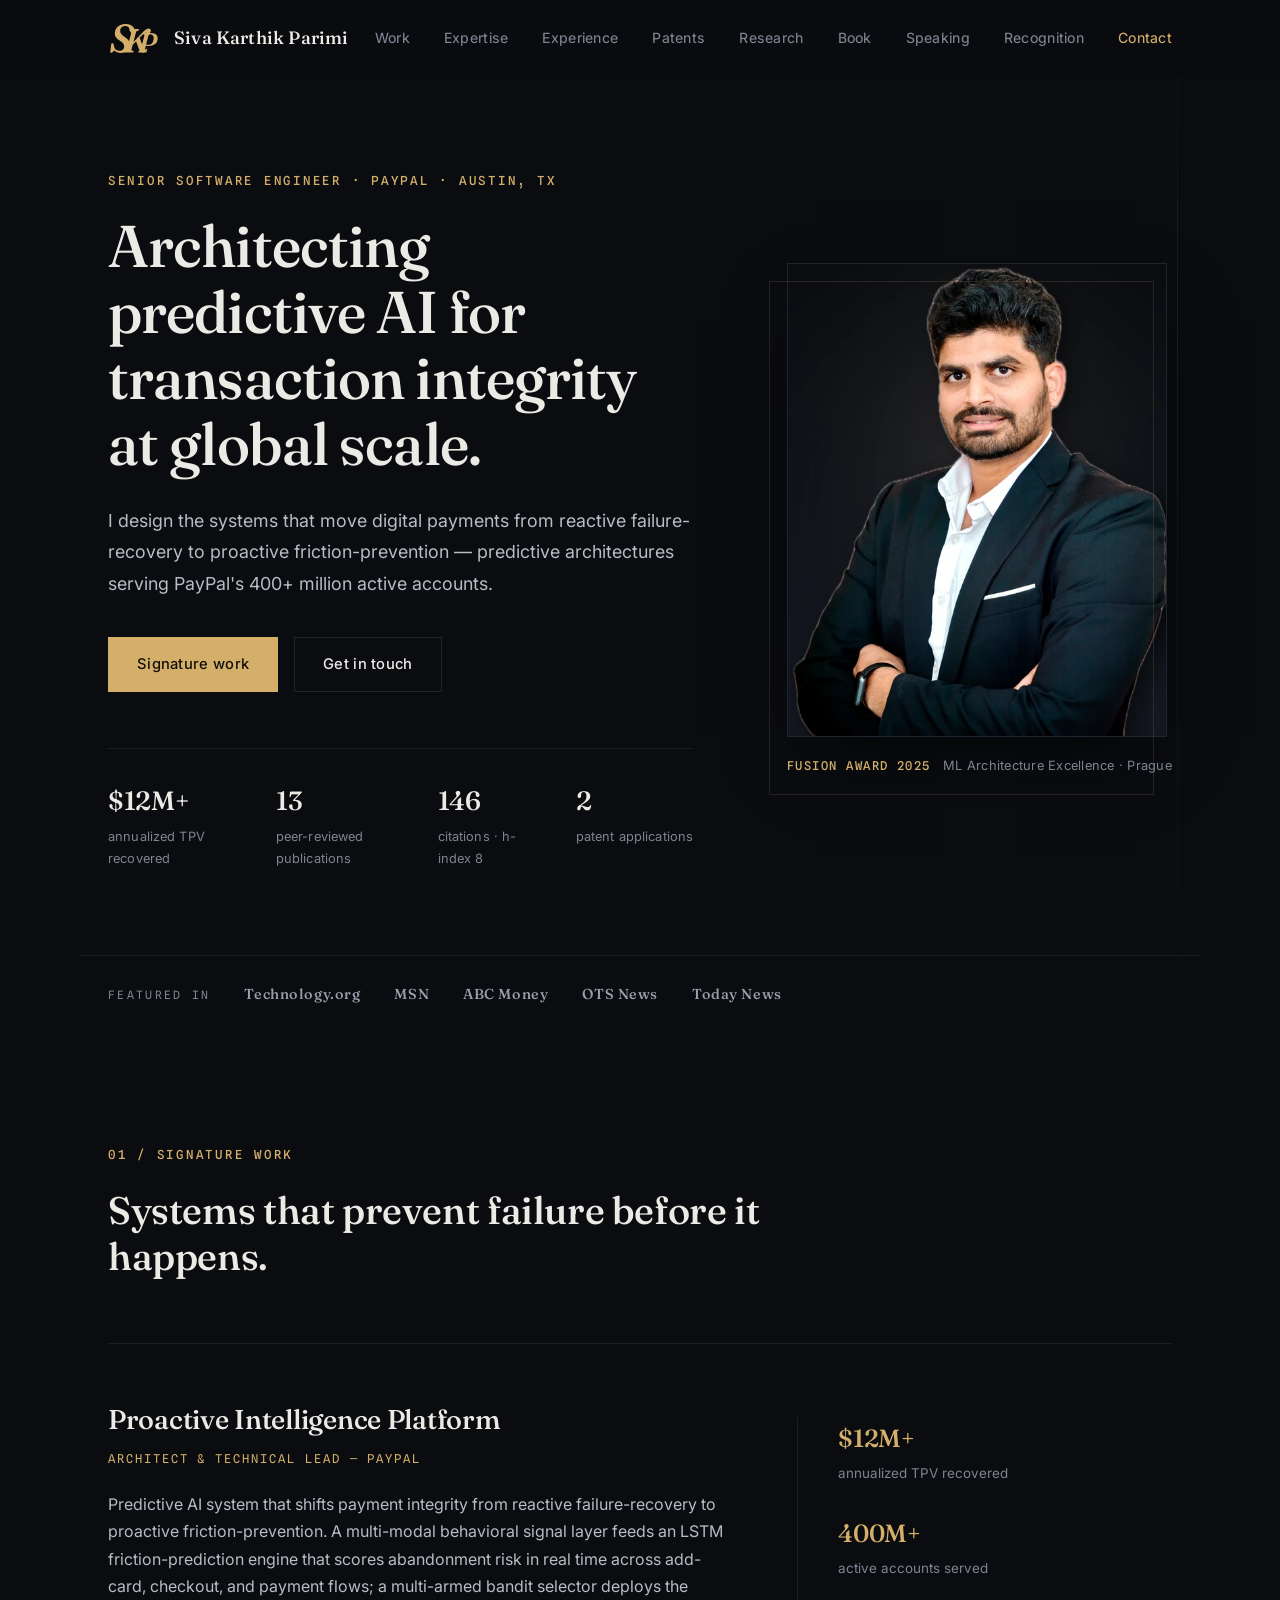
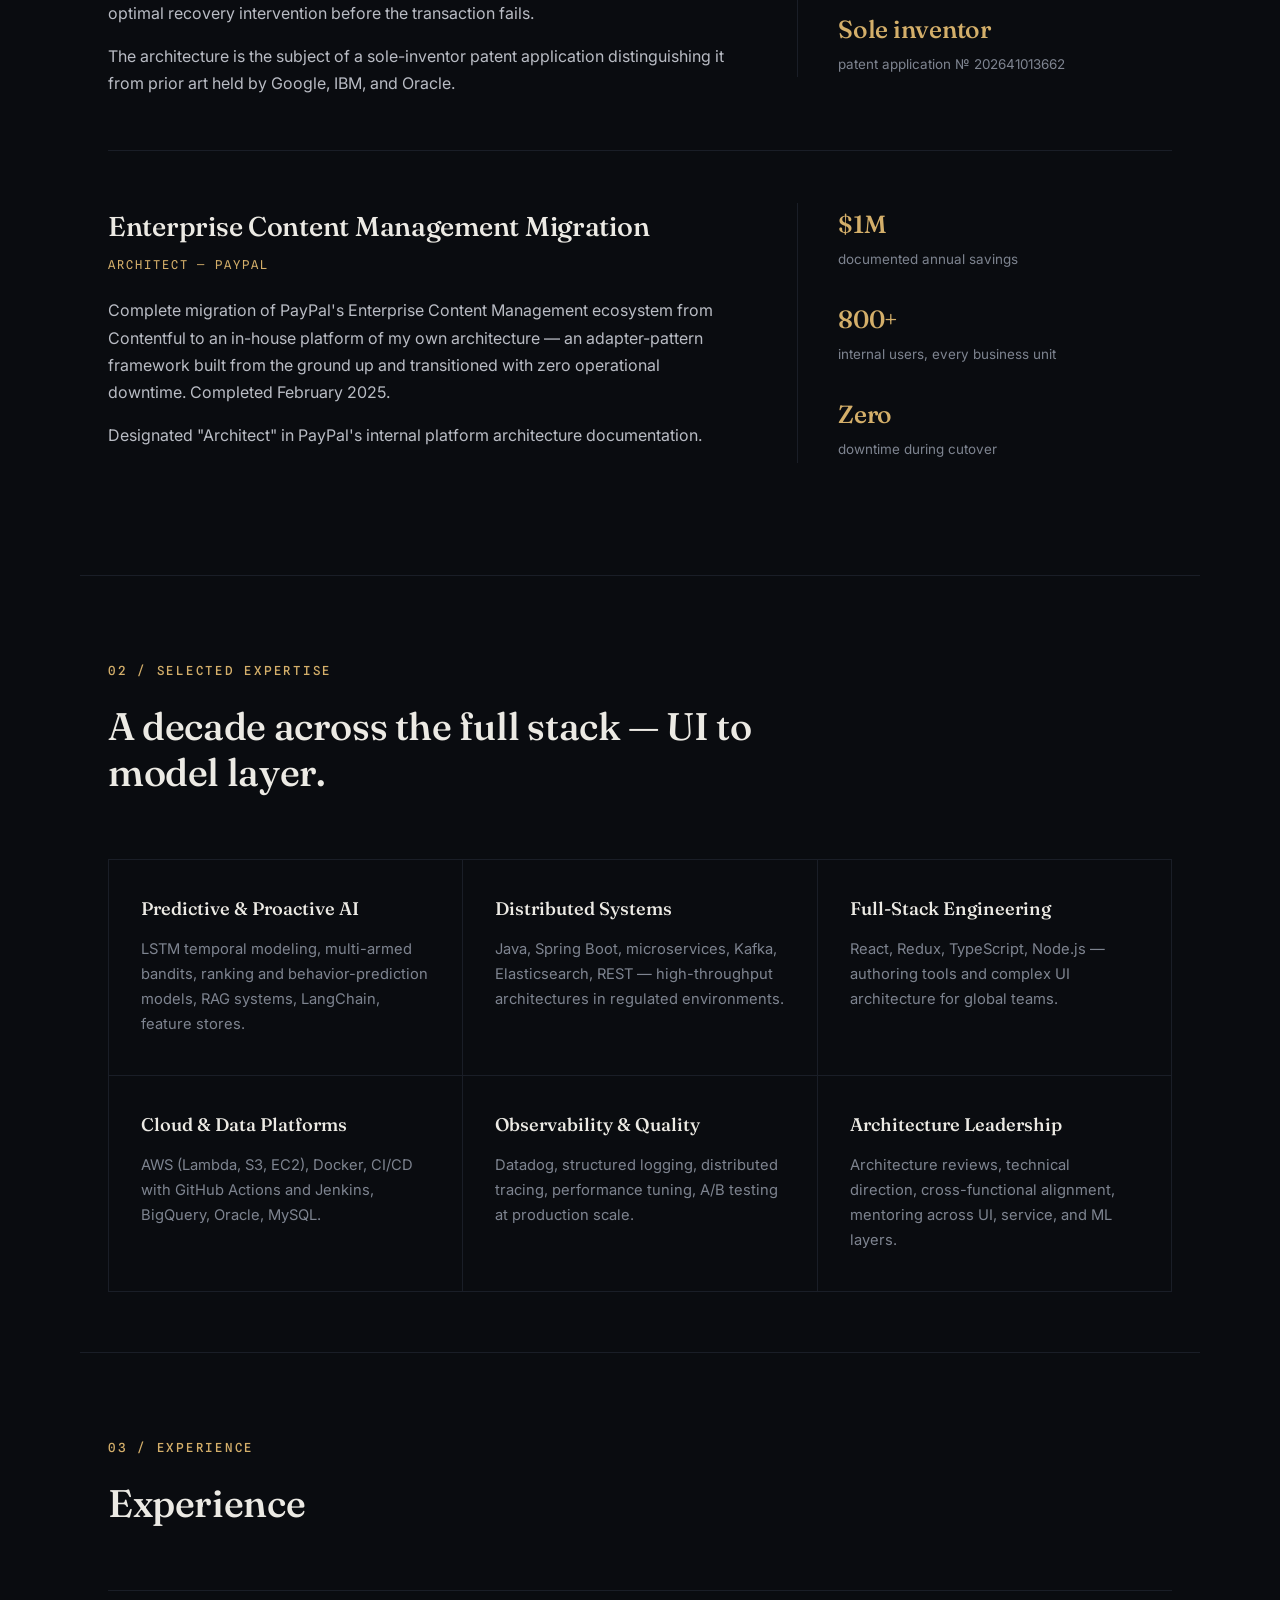
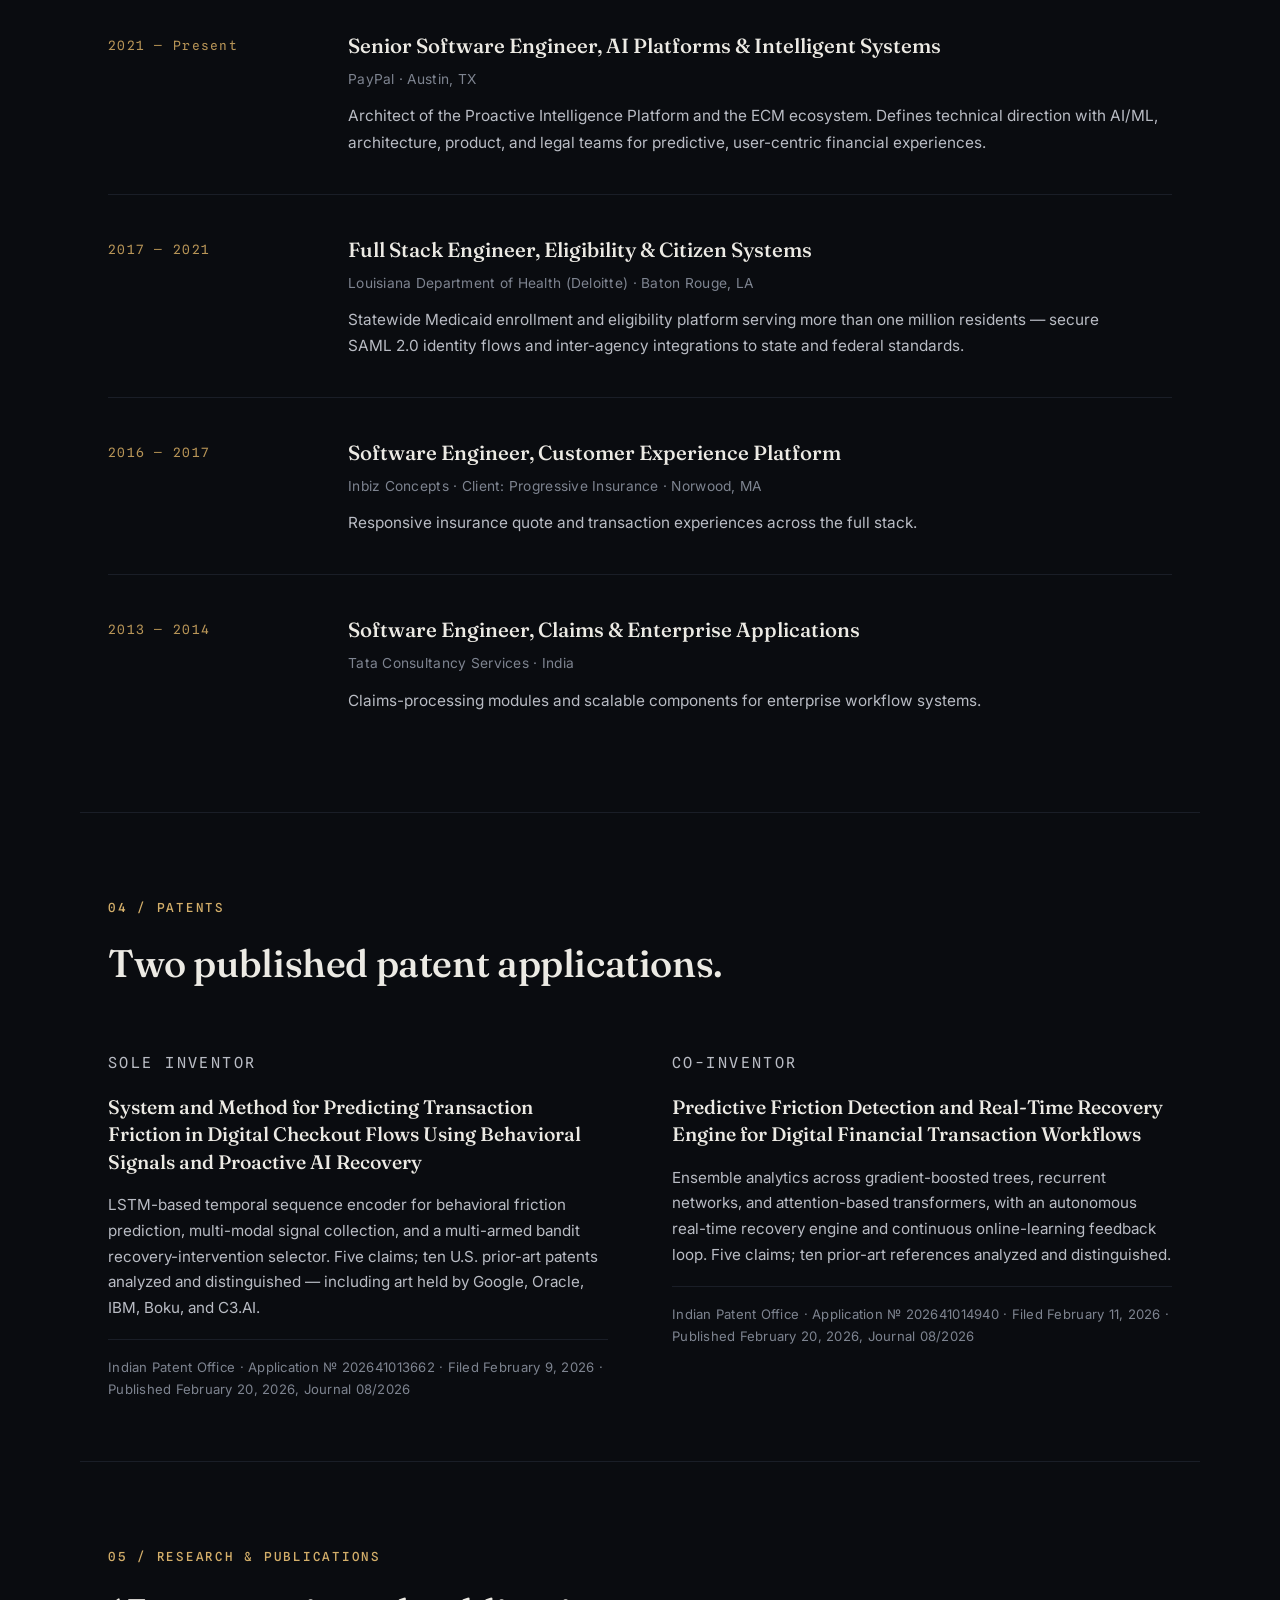
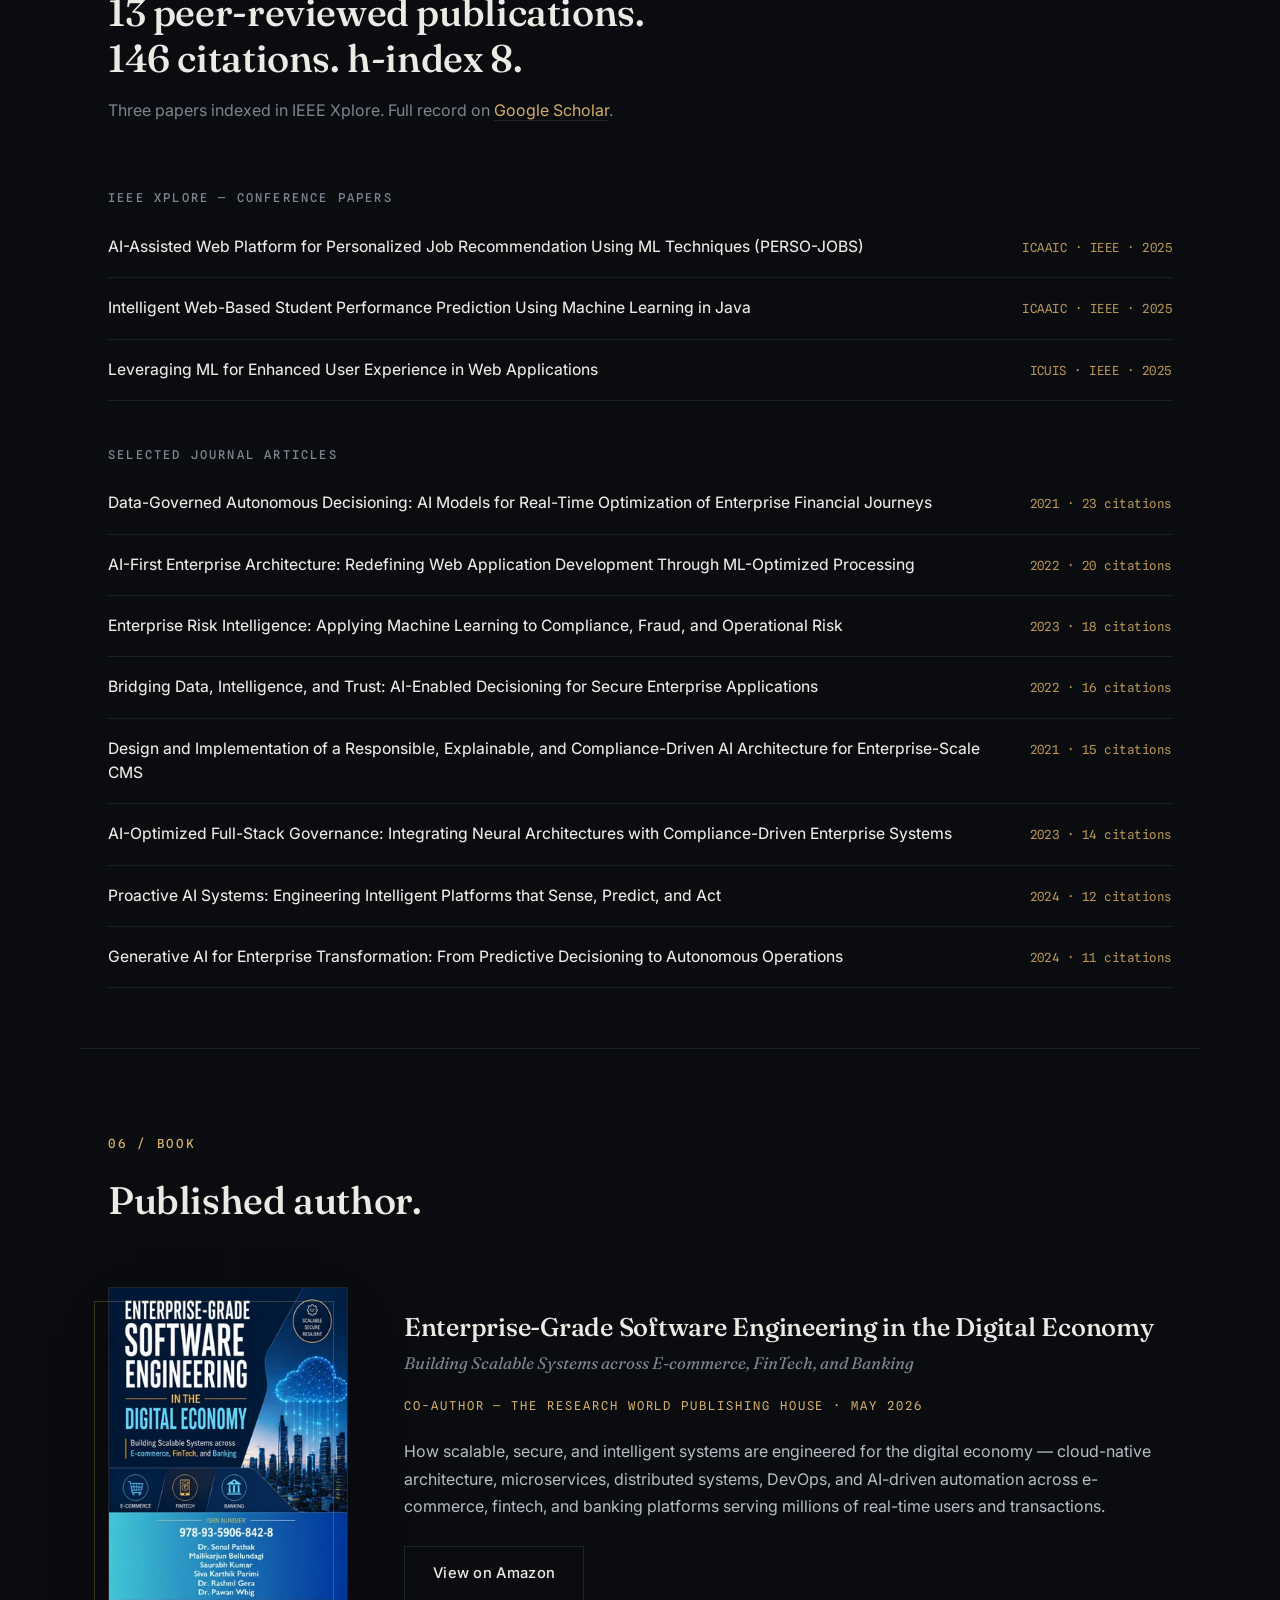
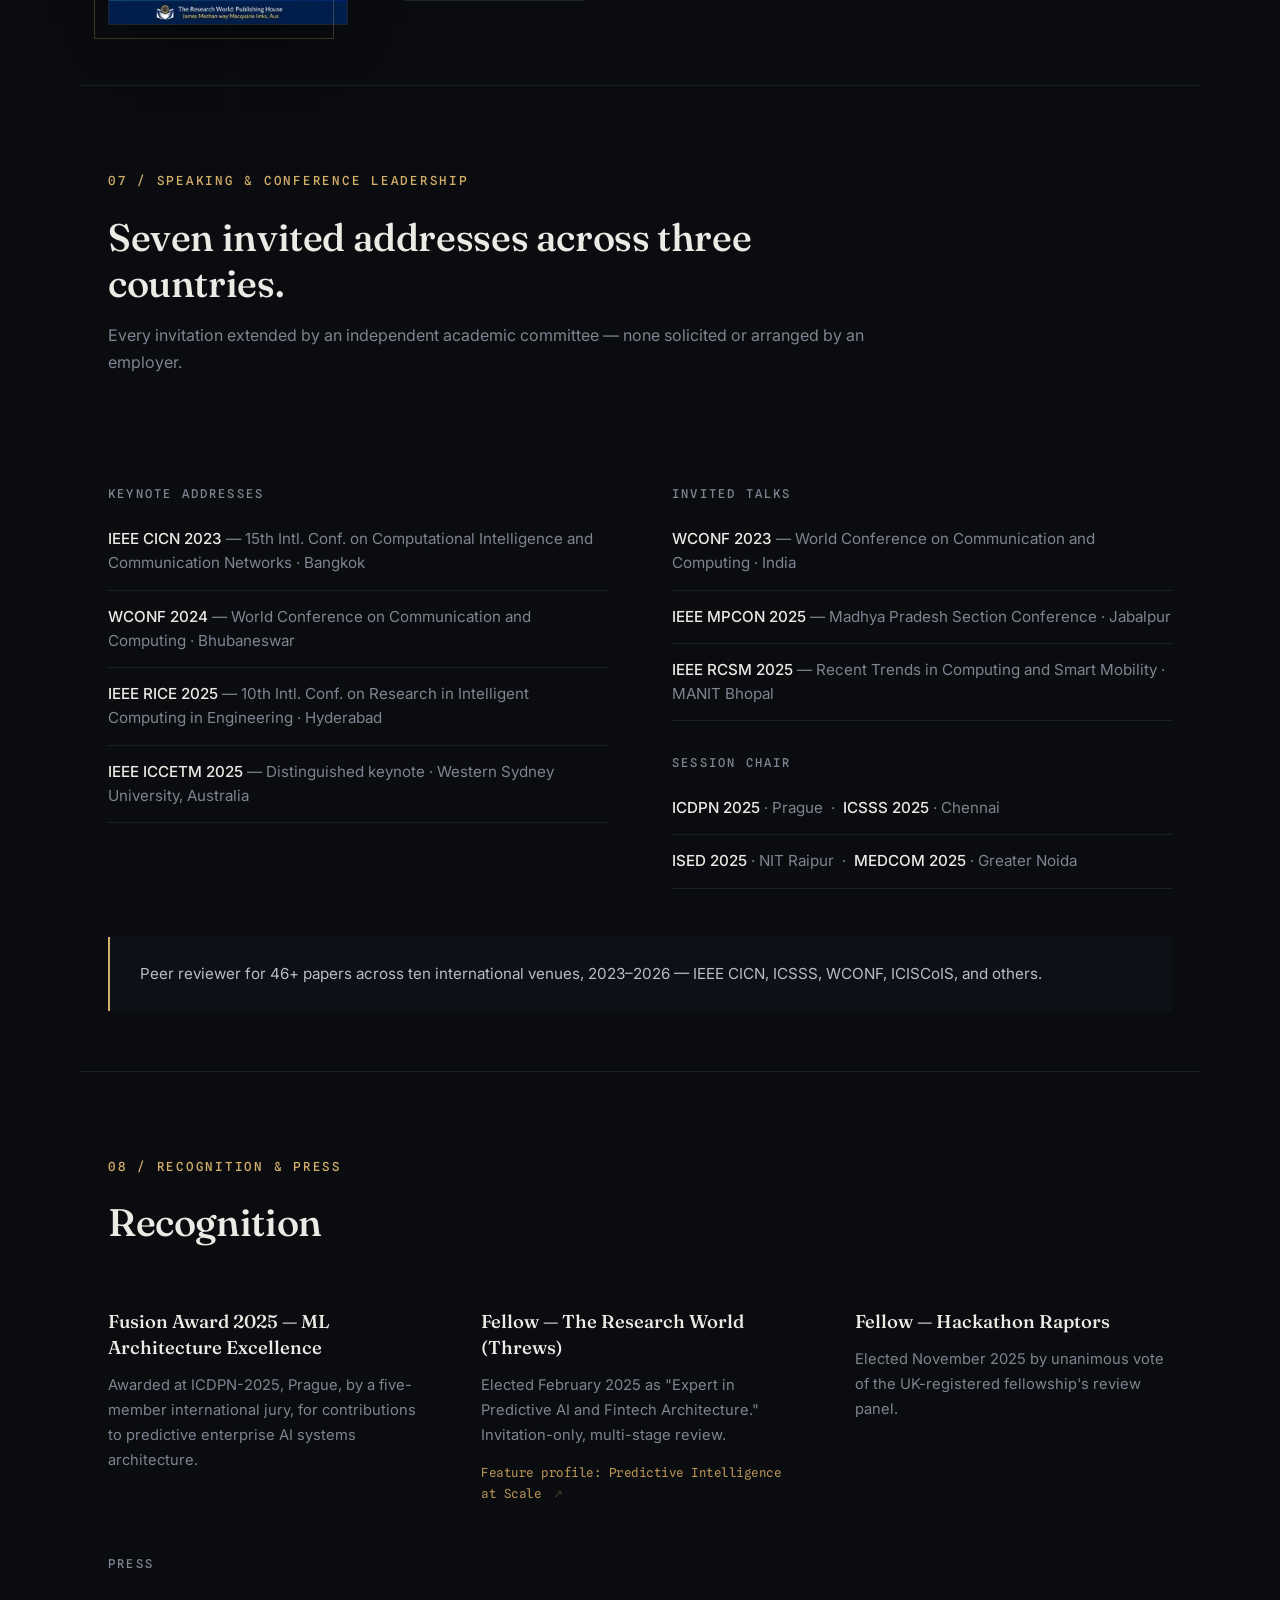
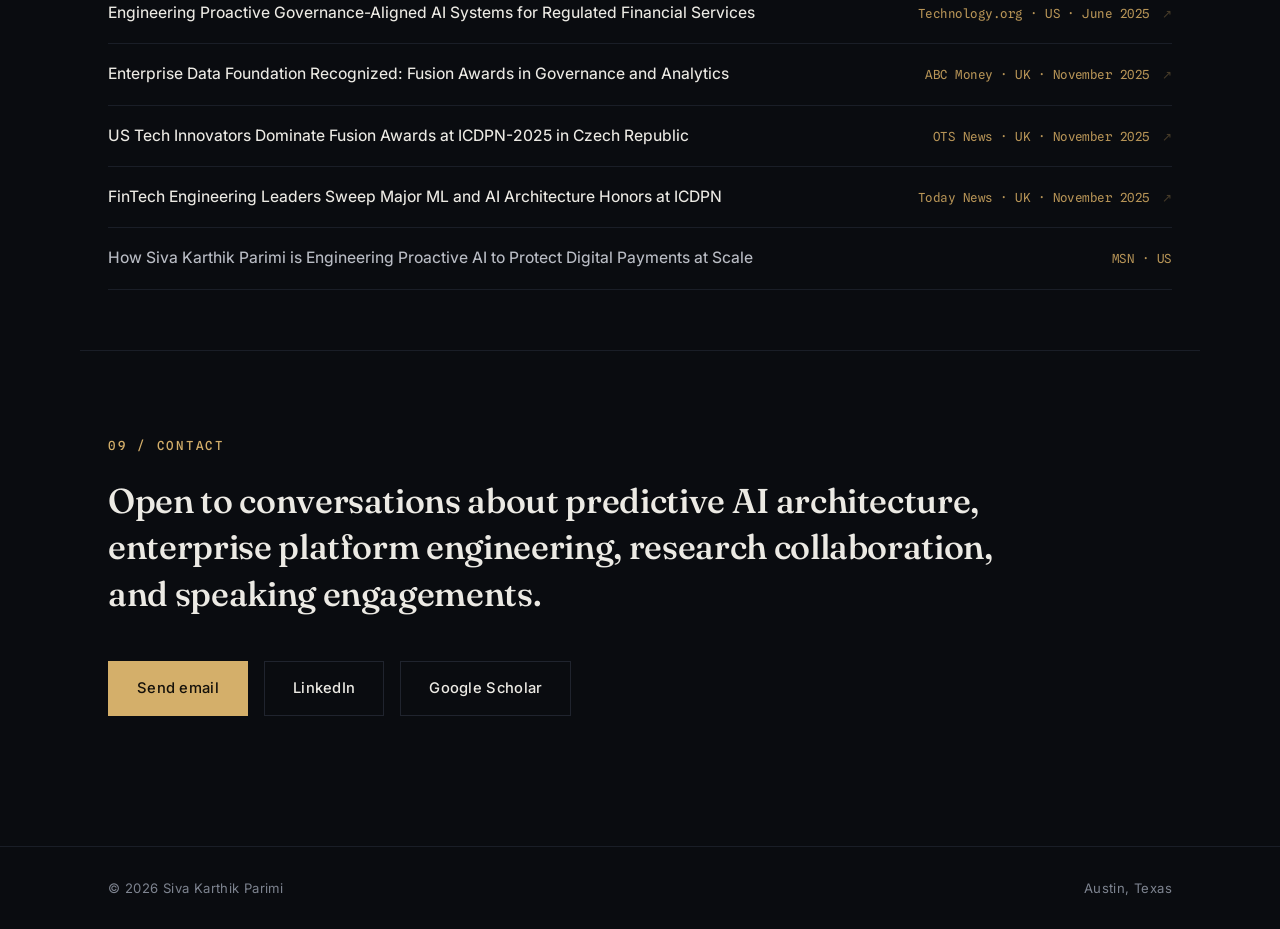
==== index.html @ 46753957 "Logo: seamless single-character SKP fusion — solid union of glyph outlines, no separation lines; fav" ====
<!DOCTYPE html>
<html lang="en">
<head>
  <meta charset="UTF-8" />
  <meta name="viewport" content="width=device-width, initial-scale=1.0" />

  <!-- Primary SEO -->
  <title>Siva Karthik Parimi — Senior Software Engineer &amp; AI Platforms Architect</title>
  <meta name="description" content="Siva Karthik Parimi architects predictive AI for transaction integrity in global payments at PayPal. 13 peer-reviewed publications, 146 citations, 2 patent applications, Fusion Award 2025 for ML Architecture Excellence." />
  <meta name="author" content="Siva Karthik Parimi" />
  <meta name="keywords" content="Siva Karthik Parimi, AI architect, predictive AI, machine learning architecture, PayPal engineer, fintech AI, LSTM, proactive intelligence, enterprise AI, software engineer Austin" />
  <link rel="canonical" href="https://sivakarthikparimi.com/" />
  <meta name="robots" content="index, follow" />
  <meta name="theme-color" content="#0a0c10" />

  <!-- Open Graph -->
  <meta property="og:type" content="profile" />
  <meta property="og:title" content="Siva Karthik Parimi — Senior Software Engineer &amp; AI Platforms Architect" />
  <meta property="og:description" content="Architecting predictive AI for transaction integrity at global scale. 13 publications · 146 citations · 2 patents · Fusion Award 2025." />
  <meta property="og:url" content="https://sivakarthikparimi.com/" />
  <meta property="og:image" content="https://sivakarthikparimi.com/assets/img/og-image.jpg" />
  <meta property="og:image:width" content="1200" />
  <meta property="og:image:height" content="630" />
  <meta property="og:site_name" content="Siva Karthik Parimi" />
  <meta property="profile:first_name" content="Siva Karthik" />
  <meta property="profile:last_name" content="Parimi" />

  <!-- Twitter -->
  <meta name="twitter:card" content="summary_large_image" />
  <meta name="twitter:title" content="Siva Karthik Parimi — Senior Software Engineer &amp; AI Platforms Architect" />
  <meta name="twitter:description" content="Architecting predictive AI for transaction integrity at global scale. 13 publications · 146 citations · 2 patents · Fusion Award 2025." />
  <meta name="twitter:image" content="https://sivakarthikparimi.com/assets/img/og-image.jpg" />

  <!-- Icons / manifest -->
  <link rel="icon" type="image/png" sizes="32x32" href="/assets/img/favicon-32.png" />
  <link rel="apple-touch-icon" href="/assets/img/icon-180.png" />
  <link rel="manifest" href="/site.webmanifest" />

  <!-- Fonts: editorial serif display + neutral grotesque body -->
  <link rel="preconnect" href="https://fonts.googleapis.com" />
  <link rel="preconnect" href="https://fonts.gstatic.com" crossorigin />
  <link href="https://fonts.googleapis.com/css2?family=Fraunces:opsz,wght@9..144,420;9..144,520;9..144,600&family=Inter:wght@400;450;500;600&family=Spline+Sans+Mono:wght@400;500&display=swap" rel="stylesheet" />

  <link rel="stylesheet" href="/assets/css/styles.css" />

  <!-- Structured data: Person (drives Google knowledge panel) -->
  <script type="application/ld+json">
  {
    "@context": "https://schema.org",
    "@type": "Person",
    "name": "Siva Karthik Parimi",
    "givenName": "Siva Karthik",
    "familyName": "Parimi",
    "url": "https://sivakarthikparimi.com/",
    "image": "https://sivakarthikparimi.com/assets/img/headshot-800.jpg",
    "jobTitle": "Senior Software Engineer (Engineering Architecture Capacity)",
    "description": "AI platforms architect specializing in predictive AI systems for financial transaction integrity and digital payment platforms.",
    "worksFor": { "@type": "Organization", "name": "PayPal" },
    "homeLocation": { "@type": "Place", "name": "Austin, Texas, USA" },
    "alumniOf": [
      { "@type": "CollegeOrUniversity", "name": "Sacred Heart University", "location": "Fairfield, Connecticut, USA" },
      { "@type": "CollegeOrUniversity", "name": "Vignan University", "location": "Andhra Pradesh, India" }
    ],
    "knowsAbout": [
      "Predictive AI", "Machine Learning Architecture", "LSTM Neural Networks",
      "Multi-Armed Bandit Algorithms", "Distributed Systems", "Enterprise AI Governance",
      "Full-Stack Engineering", "Digital Payments", "Fintech"
    ],
    "award": [
      "Fusion Award 2025 — ML Architecture Excellence (ICDPN-2025, Prague)",
      "Threws Fellow Membership",
      "Hackathon Raptors Fellowship"
    ],
    "sameAs": [
      "https://www.linkedin.com/in/sivakarthikparimi/",
      "https://scholar.google.com/citations?user=XLJHBDgAAAAJ"
    ]
  }
  </script>
  <script type="application/ld+json">
  {
    "@context": "https://schema.org",
    "@type": "Book",
    "name": "Enterprise-Grade Software Engineering in the Digital Economy: Building Scalable Systems across E-commerce, FinTech, and Banking",
    "author": [
      { "@type": "Person", "name": "Dr. Sonal Pathak" },
      { "@type": "Person", "name": "Mallikarjun Bellundagi" },
      { "@type": "Person", "name": "Saurabh Kumar" },
      { "@type": "Person", "name": "Siva Karthik Parimi", "url": "https://sivakarthikparimi.com/" },
      { "@type": "Person", "name": "Dr. Rashmi Gera" },
      { "@type": "Person", "name": "Dr. Pawan Whig" }
    ],
    "publisher": { "@type": "Organization", "name": "The Research World Publishing House" },
    "datePublished": "2026-05-18",
    "numberOfPages": 116,
    "bookFormat": "https://schema.org/EBook",
    "url": "https://www.amazon.com/dp/B0GX32PMPD",
    "image": "https://sivakarthikparimi.com/assets/img/book-cover-480.jpg"
  }
  </script>
</head>
<body>
  <a class="skip-link" href="#main">Skip to content</a>

  <!-- NAV -->
  <header class="nav" id="nav">
    <div class="container nav__inner">
      <a class="nav__brand" href="#top" aria-label="Siva Karthik Parimi — home">
        <svg class="nav__logo" width="52" height="35" viewBox="0 0 92 62" role="img" aria-hidden="true"><g transform="translate(2.0 -0.6) scale(0.7036)"><path d="M29.0 81.2Q24.7 81.2 21.8 80.3Q18.9 79.5 17.1 78.4Q15.4 77.3 14.3 76.5Q13.3 75.7 12.7 75.7Q12.0 75.7 11.2 76.5Q10.3 77.2 9.4 78.2Q8.4 79.2 7.5 80.0Q6.5 80.8 5.6 80.8Q4.1 80.8 3.4 80.0Q2.7 79.2 2.9 77.5L5.0 60.0Q5.1 58.2 5.9 57.4Q6.8 56.5 8.0 56.5Q9.2 56.5 10.0 57.3Q10.8 58.1 11.4 59.8L12.5 64.8Q13.4 70.3 17.2 73.2Q20.9 76.0 26.1 76.0Q29.2 76.0 31.7 74.9Q34.1 73.8 35.7 71.6Q37.2 69.5 37.6 66.7Q38.4 62.5 36.1 58.7Q33.9 55.0 27.2 50.8Q19.7 46.1 16.5 41.1Q13.4 36.2 14.2 29.5Q14.8 23.9 18.1 19.2Q21.4 14.5 27.3 11.6Q33.2 8.7 41.7 8.7Q48.9 8.7 53.8 11.0Q58.8 13.3 61.2 16.9Q63.7 20.6 63.6 24.6Q63.5 27.4 62.0 29.2Q60.5 31.1 58.0 31.1Q55.9 31.1 54.5 29.9Q53.2 28.8 52.4 26.0L51.4 22.2Q50.2 17.8 47.4 15.5Q44.7 13.3 40.8 13.3Q37.1 13.3 34.2 14.8Q31.5 16.3 29.8 18.7Q28.2 21.2 27.8 24.2Q27.1 28.8 29.5 32.6Q31.9 36.4 38.2 40.8Q44.3 44.8 47.5 48.3Q50.8 51.8 51.8 55.4Q52.9 59.0 52.4 63.2Q51.9 68.6 48.8 72.6Q45.7 76.7 40.6 78.9Q35.5 81.2 29.0 81.2Z M56.3 72.9Q56.1 73.9 56.4 74.5Q56.8 75.0 57.7 75.3L59.8 75.9Q60.6 76.2 61.1 76.6Q61.5 77.1 61.5 77.9Q61.5 78.9 60.8 79.4Q60.0 80.0 58.7 80.0H39.7Q38.2 80.0 37.7 79.5Q37.2 79.0 37.2 78.2Q37.2 77.3 37.8 76.7Q38.3 76.2 39.2 75.9L41.6 75.4Q42.7 75.1 43.3 74.4Q43.9 73.7 44.4 72.4Q44.8 70.9 45.6 68.1Q46.3 65.4 47.3 61.9Q48.3 58.3 49.3 54.4Q50.4 50.5 51.4 46.5Q52.4 42.6 53.4 39.0Q54.3 35.5 55.0 32.7Q55.6 29.9 56.0 28.3Q56.2 27.2 55.9 26.6Q55.5 26.0 54.6 25.7L52.4 25.2Q51.5 24.9 51.1 24.5Q50.7 24.0 50.7 23.3Q50.7 22.3 51.5 21.8Q52.3 21.2 53.8 21.2H73.0Q74.1 21.2 74.7 21.7Q75.2 22.2 75.2 23.0Q75.2 23.9 74.6 24.3Q74.0 24.8 72.9 25.2L70.6 25.9Q69.6 26.1 69.0 26.7Q68.4 27.2 68.0 28.5Q67.5 30.2 66.6 33.1Q65.8 36.1 64.8 39.9Q63.7 43.8 62.6 47.9Q61.5 52.0 60.5 56.1Q59.4 60.1 58.5 63.6Q57.6 67.1 57.1 69.5Q56.5 72.0 56.3 72.9ZM66.9 50.1 76.1 41.9 86.3 68.5Q87.1 70.7 87.9 71.8Q88.7 72.9 90.1 72.9Q90.9 72.9 91.5 72.5Q92.2 72.1 92.8 71.3Q93.8 70.4 94.9 70.7Q95.4 70.8 95.8 71.5Q96.1 72.2 95.6 73.4Q94.6 75.8 92.9 77.5Q91.2 79.2 89.0 80.1Q86.7 81.1 84.2 81.1Q80.9 81.1 79.1 79.5Q77.3 77.9 76.1 74.3ZM57.0 63.1 55.8 59.3 87.0 26.8Q89.4 24.4 91.4 22.9Q93.3 21.4 95.2 20.7Q97.1 20.0 99.1 20.0Q102.1 20.0 103.7 21.7Q105.3 23.4 105.0 25.9Q104.8 28.6 103.0 30.0Q101.2 31.3 98.6 31.3Q96.9 31.3 95.5 30.8Q94.1 30.3 92.5 30.3Q90.8 30.3 89.0 31.2Q87.2 32.2 85.2 34.3Z M121.9 48.1Q121.2 51.8 119.3 54.7Q117.4 57.7 114.5 59.7Q111.6 61.8 108.1 62.8Q104.5 63.9 100.4 63.9Q96.7 63.9 94.3 63.3Q91.8 62.7 89.4 61.5L90.8 58.4Q92.5 59.5 94.5 60.1Q96.4 60.6 98.6 60.6Q102.0 60.6 104.7 59.2Q107.4 57.7 109.3 54.7Q111.1 51.8 111.8 47.4Q112.5 42.9 111.6 40.0Q110.7 37.2 108.6 35.8Q106.5 34.4 103.5 34.4Q101.5 34.4 100.4 35.3Q99.2 36.3 98.6 38.3Q98.5 38.8 98.0 40.6Q97.6 42.5 96.8 45.3Q96.1 48.1 95.3 51.5Q94.4 54.8 93.5 58.3Q92.7 61.7 91.9 64.8Q91.1 67.9 90.5 70.2Q89.9 72.5 89.6 73.5Q89.2 74.8 89.5 75.4Q89.8 76.0 90.5 76.2L93.3 76.7Q94.0 76.8 94.4 77.2Q94.7 77.6 94.7 78.2Q94.7 79.0 94.1 79.5Q93.5 80.0 92.4 80.0H75.1Q74.0 80.0 73.6 79.6Q73.1 79.1 73.1 78.4Q73.1 77.7 73.7 77.3Q74.2 76.8 74.9 76.6L76.6 76.2Q77.7 76.0 78.2 75.4Q78.7 74.9 79.1 73.8Q79.4 72.8 80.1 70.4Q80.7 68.1 81.6 65.0Q82.4 61.9 83.3 58.4Q84.2 54.9 85.1 51.4Q86.0 47.9 86.8 44.9Q87.6 41.9 88.1 39.8Q88.6 37.7 88.8 36.9Q88.9 36.0 88.7 35.5Q88.4 35.0 87.7 34.8L85.7 34.3Q85.0 34.1 84.7 33.7Q84.4 33.4 84.4 32.8Q84.4 31.9 85.0 31.5Q85.6 31.0 86.8 31.0H105.3Q109.7 31.0 113.0 32.2Q116.4 33.5 118.6 35.7Q120.9 38.0 121.7 41.1Q122.6 44.3 121.9 48.1Z" fill="#d4af6a"/></g></svg>
        <span>Siva Karthik Parimi</span>
      </a>
      <nav class="nav__links" id="navLinks" aria-label="Primary">
        <a href="#work">Work</a>
        <a href="#expertise">Expertise</a>
        <a href="#experience">Experience</a>
        <a href="#patents">Patents</a>
        <a href="#research">Research</a>
        <a href="#book">Book</a>
        <a href="#speaking">Speaking</a>
        <a href="#recognition">Recognition</a>
        <a href="#contact" class="nav__contact">Contact</a>
      </nav>
      <button class="nav__toggle" id="navToggle" aria-label="Toggle menu" aria-expanded="false">
        <span></span><span></span>
      </button>
    </div>
  </header>

  <main id="main">
    <!-- HERO -->
    <section class="hero" id="top">
      <div class="container hero__inner">
        <div class="hero__text reveal">
          <p class="kicker">Senior Software Engineer · PayPal · Austin, TX</p>
          <h1 class="hero__title">Architecting predictive&nbsp;AI for transaction integrity at global scale.</h1>
          <p class="hero__lead">
            I design the systems that move digital payments from reactive failure-recovery to
            proactive friction-prevention — predictive architectures serving PayPal's
            400+&nbsp;million active accounts.
          </p>
          <div class="hero__actions">
            <a class="btn btn--solid" href="#work">Signature work</a>
            <a class="btn btn--line" href="#contact">Get in touch</a>
          </div>
          <dl class="hero__stats">
            <div><dt>$12M+</dt><dd>annualized TPV recovered</dd></div>
            <div><dt>13</dt><dd>peer-reviewed publications</dd></div>
            <div><dt>146</dt><dd>citations · h-index 8</dd></div>
            <div><dt>2</dt><dd>patent applications</dd></div>
          </dl>
        </div>
        <figure class="hero__photo reveal">
          <picture>
            <source type="image/webp"
              srcset="/assets/img/portrait-560.webp 560w, /assets/img/portrait-800.webp 800w, /assets/img/portrait-1120.webp 1120w"
              sizes="(max-width: 700px) 72vw, 380px" />
            <img src="/assets/img/portrait-800.jpg"
              srcset="/assets/img/portrait-560.jpg 560w, /assets/img/portrait-800.jpg 800w, /assets/img/portrait-1120.jpg 1120w"
              sizes="(max-width: 700px) 72vw, 380px"
              width="800" height="1000"
              alt="Siva Karthik Parimi" fetchpriority="high" />
          </picture>
          <figcaption class="hero__caption">
            <span>Fusion Award 2025</span> ML Architecture Excellence · Prague
          </figcaption>
        </figure>
      </div>
      <div class="container hero__press reveal" aria-label="Featured in">
        <span class="hero__press-label">Featured in</span>
        <a href="https://www.technology.org/2025/06/26/siva-karthik-parimi-on-engineering-proactive-governance-aligned-ai-systems-for-regulated-financial-services/" target="_blank" rel="noopener">Technology.org</a>
        <span>MSN</span>
        <a href="https://www.abcmoney.co.uk/2025/11/enterprise-data-foundation-recognized-leaders-in-finance-and-insurance-earn-fusion-awards-in-governance-and-analytics-the-hidden-pillars-of-responsible-ai/" target="_blank" rel="noopener">ABC Money</a>
        <a href="https://www.otsnews.co.uk/us-tech-innovators-dominate-fusion-awards-at-icdpn-2025-in-czech-republic-setting-the-global-benchmark-for-ai-and-data-excellence/" target="_blank" rel="noopener">OTS News</a>
        <a href="https://todaynews.co.uk/2025/11/25/fintech-engineering-leaders-sweep-major-ml-and-ai-architecture-honors-at-prestigious-icdpn-conference-a-deep-dive-into-fintech-mlops-mastery/" target="_blank" rel="noopener">Today News</a>
      </div>
    </section>

    <!-- WORK -->
    <section class="section" id="work">
      <div class="container">
        <header class="section__head reveal">
          <p class="kicker">01 / Signature Work</p>
          <h2 class="section__title">Systems that prevent failure before it happens.</h2>
        </header>

        <article class="feature reveal">
          <div class="feature__main">
            <h3>Proactive Intelligence Platform</h3>
            <p class="feature__role">Architect &amp; technical lead — PayPal</p>
            <p>
              Predictive AI system that shifts payment integrity from reactive failure-recovery to
              proactive friction-prevention. A multi-modal behavioral signal layer feeds an
              LSTM friction-prediction engine that scores abandonment risk in real time across
              add-card, checkout, and payment flows; a multi-armed bandit selector deploys the
              optimal recovery intervention before the transaction fails.
            </p>
            <p>
              The architecture is the subject of a sole-inventor patent application distinguishing
              it from prior art held by Google, IBM, and Oracle.
            </p>
          </div>
          <aside class="feature__facts">
            <div><strong>$12M+</strong><span>annualized TPV recovered</span></div>
            <div><strong>400M+</strong><span>active accounts served</span></div>
            <div><strong>Sole inventor</strong><span>patent application №&nbsp;202641013662</span></div>
          </aside>
        </article>

        <article class="feature reveal">
          <div class="feature__main">
            <h3>Enterprise Content Management Migration</h3>
            <p class="feature__role">Architect — PayPal</p>
            <p>
              Complete migration of PayPal's Enterprise Content Management ecosystem from
              Contentful to an in-house platform of my own architecture — an adapter-pattern
              framework built from the ground up and transitioned with zero operational downtime.
              Completed February 2025.
            </p>
            <p>
              Designated "Architect" in PayPal's internal platform architecture documentation.
            </p>
          </div>
          <aside class="feature__facts">
            <div><strong>$1M</strong><span>documented annual savings</span></div>
            <div><strong>800+</strong><span>internal users, every business unit</span></div>
            <div><strong>Zero</strong><span>downtime during cutover</span></div>
          </aside>
        </article>
      </div>
    </section>

    <!-- EXPERTISE -->
    <section class="section section--rule" id="expertise">
      <div class="container">
        <header class="section__head reveal">
          <p class="kicker">02 / Selected Expertise</p>
          <h2 class="section__title">A decade across the full stack — UI to model layer.</h2>
        </header>
        <dl class="expertise reveal">
          <div>
            <dt>Predictive &amp; Proactive AI</dt>
            <dd>LSTM temporal modeling, multi-armed bandits, ranking and behavior-prediction models, RAG systems, LangChain, feature stores.</dd>
          </div>
          <div>
            <dt>Distributed Systems</dt>
            <dd>Java, Spring Boot, microservices, Kafka, Elasticsearch, REST — high-throughput architectures in regulated environments.</dd>
          </div>
          <div>
            <dt>Full-Stack Engineering</dt>
            <dd>React, Redux, TypeScript, Node.js — authoring tools and complex UI architecture for global teams.</dd>
          </div>
          <div>
            <dt>Cloud &amp; Data Platforms</dt>
            <dd>AWS (Lambda, S3, EC2), Docker, CI/CD with GitHub Actions and Jenkins, BigQuery, Oracle, MySQL.</dd>
          </div>
          <div>
            <dt>Observability &amp; Quality</dt>
            <dd>Datadog, structured logging, distributed tracing, performance tuning, A/B testing at production scale.</dd>
          </div>
          <div>
            <dt>Architecture Leadership</dt>
            <dd>Architecture reviews, technical direction, cross-functional alignment, mentoring across UI, service, and ML layers.</dd>
          </div>
        </dl>
      </div>
    </section>

    <!-- EXPERIENCE -->
    <section class="section section--rule" id="experience">
      <div class="container">
        <header class="section__head reveal">
          <p class="kicker">03 / Experience</p>
          <h2 class="section__title">Experience</h2>
        </header>
        <ol class="xp reveal">
          <li>
            <div class="xp__when">2021 — Present</div>
            <div class="xp__what">
              <h3>Senior Software Engineer, AI Platforms &amp; Intelligent Systems</h3>
              <p class="xp__org">PayPal · Austin, TX</p>
              <p>Architect of the Proactive Intelligence Platform and the ECM ecosystem. Defines technical direction with AI/ML, architecture, product, and legal teams for predictive, user-centric financial experiences.</p>
            </div>
          </li>
          <li>
            <div class="xp__when">2017 — 2021</div>
            <div class="xp__what">
              <h3>Full Stack Engineer, Eligibility &amp; Citizen Systems</h3>
              <p class="xp__org">Louisiana Department of Health (Deloitte) · Baton Rouge, LA</p>
              <p>Statewide Medicaid enrollment and eligibility platform serving more than one million residents — secure SAML&nbsp;2.0 identity flows and inter-agency integrations to state and federal standards.</p>
            </div>
          </li>
          <li>
            <div class="xp__when">2016 — 2017</div>
            <div class="xp__what">
              <h3>Software Engineer, Customer Experience Platform</h3>
              <p class="xp__org">Inbiz Concepts · Client: Progressive Insurance · Norwood, MA</p>
              <p>Responsive insurance quote and transaction experiences across the full stack.</p>
            </div>
          </li>
          <li>
            <div class="xp__when">2013 — 2014</div>
            <div class="xp__what">
              <h3>Software Engineer, Claims &amp; Enterprise Applications</h3>
              <p class="xp__org">Tata Consultancy Services · India</p>
              <p>Claims-processing modules and scalable components for enterprise workflow systems.</p>
            </div>
          </li>
        </ol>
      </div>
    </section>

    <!-- PATENTS -->
    <section class="section section--rule" id="patents">
      <div class="container">
        <header class="section__head reveal">
          <p class="kicker">04 / Patents</p>
          <h2 class="section__title">Two published patent applications.</h2>
        </header>
        <div class="patents reveal">
          <article class="patent">
            <p class="patent__role patent__role--sole">Sole inventor</p>
            <h3>System and Method for Predicting Transaction Friction in Digital Checkout Flows Using Behavioral Signals and Proactive AI Recovery</h3>
            <p>LSTM-based temporal sequence encoder for behavioral friction prediction, multi-modal signal collection, and a multi-armed bandit recovery-intervention selector. Five claims; ten U.S. prior-art patents analyzed and distinguished — including art held by Google, Oracle, IBM, Boku, and C3.AI.</p>
            <p class="patent__cite">Indian Patent Office · Application №&nbsp;202641013662 · Filed February&nbsp;9, 2026 · Published February&nbsp;20, 2026, Journal&nbsp;08/2026</p>
          </article>
          <article class="patent">
            <p class="patent__role">Co-inventor</p>
            <h3>Predictive Friction Detection and Real-Time Recovery Engine for Digital Financial Transaction Workflows</h3>
            <p>Ensemble analytics across gradient-boosted trees, recurrent networks, and attention-based transformers, with an autonomous real-time recovery engine and continuous online-learning feedback loop. Five claims; ten prior-art references analyzed and distinguished.</p>
            <p class="patent__cite">Indian Patent Office · Application №&nbsp;202641014940 · Filed February&nbsp;11, 2026 · Published February&nbsp;20, 2026, Journal&nbsp;08/2026</p>
          </article>
        </div>
      </div>
    </section>

    <!-- RESEARCH -->
    <section class="section section--rule" id="research">
      <div class="container">
        <header class="section__head reveal">
          <p class="kicker">05 / Research &amp; Publications</p>
          <h2 class="section__title">13 peer-reviewed publications. 146&nbsp;citations. h-index&nbsp;8.</h2>
          <p class="section__sub">Three papers indexed in IEEE&nbsp;Xplore. Full record on <a href="https://scholar.google.com/citations?user=XLJHBDgAAAAJ" target="_blank" rel="noopener">Google&nbsp;Scholar</a>.</p>
        </header>

        <h3 class="rgroup reveal">IEEE Xplore — conference papers</h3>
        <ol class="pubs reveal">
          <li><span class="pubs__t">AI-Assisted Web Platform for Personalized Job Recommendation Using ML Techniques (PERSO-JOBS)</span><span class="pubs__m">ICAAIC · IEEE · 2025</span></li>
          <li><span class="pubs__t">Intelligent Web-Based Student Performance Prediction Using Machine Learning in Java</span><span class="pubs__m">ICAAIC · IEEE · 2025</span></li>
          <li><span class="pubs__t">Leveraging ML for Enhanced User Experience in Web Applications</span><span class="pubs__m">ICUIS · IEEE · 2025</span></li>
        </ol>

        <h3 class="rgroup reveal">Selected journal articles</h3>
        <ol class="pubs reveal">
          <li><span class="pubs__t">Data-Governed Autonomous Decisioning: AI Models for Real-Time Optimization of Enterprise Financial Journeys</span><span class="pubs__m">2021 · 23 citations</span></li>
          <li><span class="pubs__t">AI-First Enterprise Architecture: Redefining Web Application Development Through ML-Optimized Processing</span><span class="pubs__m">2022 · 20 citations</span></li>
          <li><span class="pubs__t">Enterprise Risk Intelligence: Applying Machine Learning to Compliance, Fraud, and Operational Risk</span><span class="pubs__m">2023 · 18 citations</span></li>
          <li><span class="pubs__t">Bridging Data, Intelligence, and Trust: AI-Enabled Decisioning for Secure Enterprise Applications</span><span class="pubs__m">2022 · 16 citations</span></li>
          <li><span class="pubs__t">Design and Implementation of a Responsible, Explainable, and Compliance-Driven AI Architecture for Enterprise-Scale CMS</span><span class="pubs__m">2021 · 15 citations</span></li>
          <li><span class="pubs__t">AI-Optimized Full-Stack Governance: Integrating Neural Architectures with Compliance-Driven Enterprise Systems</span><span class="pubs__m">2023 · 14 citations</span></li>
          <li><span class="pubs__t">Proactive AI Systems: Engineering Intelligent Platforms that Sense, Predict, and Act</span><span class="pubs__m">2024 · 12 citations</span></li>
          <li><span class="pubs__t">Generative AI for Enterprise Transformation: From Predictive Decisioning to Autonomous Operations</span><span class="pubs__m">2024 · 11 citations</span></li>
        </ol>
      </div>
    </section>


    <!-- BOOK -->
    <section class="section section--rule" id="book">
      <div class="container">
        <header class="section__head reveal">
          <p class="kicker">06 / Book</p>
          <h2 class="section__title">Published author.</h2>
        </header>
        <div class="book reveal">
          <a class="book__cover" href="https://www.amazon.com/dp/B0GX32PMPD" target="_blank" rel="noopener" aria-label="View the book on Amazon">
            <picture>
              <source type="image/webp" srcset="/assets/img/book-cover-320.webp 320w, /assets/img/book-cover-480.webp 480w" sizes="(max-width: 680px) 60vw, 240px" />
              <img src="/assets/img/book-cover-320.jpg" srcset="/assets/img/book-cover-320.jpg 320w, /assets/img/book-cover-480.jpg 480w" sizes="(max-width: 680px) 60vw, 240px" width="320" height="453" alt="Book cover: Enterprise-Grade Software Engineering in the Digital Economy" />
            </picture>
          </a>
          <div class="book__body">
            <h3>Enterprise-Grade Software Engineering in the Digital Economy</h3>
            <p class="book__sub">Building Scalable Systems across E-commerce, FinTech, and Banking</p>
            <p class="feature__role">Co-author &mdash; The Research World Publishing House &middot; May 2026</p>
            <p>
              How scalable, secure, and intelligent systems are engineered for the digital economy &mdash;
              cloud-native architecture, microservices, distributed systems, DevOps, and AI-driven
              automation across e-commerce, fintech, and banking platforms serving millions of
              real-time users and transactions.
            </p>
            <div class="book__actions">
              <a class="btn btn--line" href="https://www.amazon.com/dp/B0GX32PMPD" target="_blank" rel="noopener">View on Amazon</a>
            </div>
          </div>
        </div>
      </div>
    </section>

    <!-- SPEAKING -->
    <section class="section section--rule" id="speaking">
      <div class="container">
        <header class="section__head reveal">
          <p class="kicker">07 / Speaking &amp; Conference Leadership</p>
          <h2 class="section__title">Seven invited addresses across three countries.</h2>
          <p class="section__sub">Every invitation extended by an independent academic committee — none solicited or arranged by an employer.</p>
        </header>
        <div class="cols reveal">
          <div class="col">
            <h3 class="rgroup">Keynote addresses</h3>
            <ul class="rlist">
              <li><strong>IEEE CICN 2023</strong> — 15th Intl. Conf. on Computational Intelligence and Communication Networks · Bangkok</li>
              <li><strong>WCONF 2024</strong> — World Conference on Communication and Computing · Bhubaneswar</li>
              <li><strong>IEEE RICE 2025</strong> — 10th Intl. Conf. on Research in Intelligent Computing in Engineering · Hyderabad</li>
              <li><strong>IEEE ICCETM 2025</strong> — Distinguished keynote · Western Sydney University, Australia</li>
            </ul>
          </div>
          <div class="col">
            <h3 class="rgroup">Invited talks</h3>
            <ul class="rlist">
              <li><strong>WCONF 2023</strong> — World Conference on Communication and Computing · India</li>
              <li><strong>IEEE MPCON 2025</strong> — Madhya Pradesh Section Conference · Jabalpur</li>
              <li><strong>IEEE RCSM 2025</strong> — Recent Trends in Computing and Smart Mobility · MANIT Bhopal</li>
            </ul>
            <h3 class="rgroup" style="margin-top:2rem">Session chair</h3>
            <ul class="rlist">
              <li><strong>ICDPN 2025</strong> · Prague &nbsp;·&nbsp; <strong>ICSSS 2025</strong> · Chennai</li>
              <li><strong>ISED 2025</strong> · NIT Raipur &nbsp;·&nbsp; <strong>MEDCOM 2025</strong> · Greater Noida</li>
            </ul>
          </div>
        </div>
        <p class="note reveal">Peer reviewer for 46+ papers across ten international venues, 2023–2026 — IEEE CICN, ICSSS, WCONF, ICISCoIS, and others.</p>
      </div>
    </section>

    <!-- RECOGNITION -->
    <section class="section section--rule" id="recognition">
      <div class="container">
        <header class="section__head reveal">
          <p class="kicker">08 / Recognition &amp; Press</p>
          <h2 class="section__title">Recognition</h2>
        </header>
        <div class="honors reveal">
          <article class="honor">
            <h3>Fusion Award 2025 — ML Architecture Excellence</h3>
            <p>Awarded at ICDPN-2025, Prague, by a five-member international jury, for contributions to predictive enterprise AI systems architecture.</p>
          </article>
          <article class="honor">
            <h3>Fellow — The Research World (Threws)</h3>
            <p>Elected February 2025 as "Expert in Predictive AI and Fintech Architecture." Invitation-only, multi-stage review.</p>
            <a class="honor__link" href="https://threws.com/predictive-intelligence-at-scale-how-siva-karthik-parimi-is-advancing-trustworthy-ai-in-global-financial-technology/" target="_blank" rel="noopener">Feature profile: Predictive Intelligence at Scale <span class="press__arrow">&#8599;</span></a>
          </article>
          <article class="honor">
            <h3>Fellow — Hackathon Raptors</h3>
            <p>Elected November 2025 by unanimous vote of the UK-registered fellowship's review panel.</p>
          </article>
        </div>

        <h3 class="rgroup reveal" style="margin-top:3rem">Press</h3>
        <div class="press reveal">
          <a class="press__row" href="https://www.technology.org/2025/06/26/siva-karthik-parimi-on-engineering-proactive-governance-aligned-ai-systems-for-regulated-financial-services/" target="_blank" rel="noopener">
            <span class="press__t">Engineering Proactive Governance-Aligned AI Systems for Regulated Financial Services</span>
            <span class="press__m">Technology.org &middot; US &middot; June 2025 <span class="press__arrow">&#8599;</span></span>
          </a>
          
          <a class="press__row" href="https://www.abcmoney.co.uk/2025/11/enterprise-data-foundation-recognized-leaders-in-finance-and-insurance-earn-fusion-awards-in-governance-and-analytics-the-hidden-pillars-of-responsible-ai/" target="_blank" rel="noopener">
            <span class="press__t">Enterprise Data Foundation Recognized: Fusion Awards in Governance and Analytics</span>
            <span class="press__m">ABC Money &middot; UK &middot; November 2025 <span class="press__arrow">&#8599;</span></span>
          </a>
          <a class="press__row" href="https://www.otsnews.co.uk/us-tech-innovators-dominate-fusion-awards-at-icdpn-2025-in-czech-republic-setting-the-global-benchmark-for-ai-and-data-excellence/" target="_blank" rel="noopener">
            <span class="press__t">US Tech Innovators Dominate Fusion Awards at ICDPN-2025 in Czech Republic</span>
            <span class="press__m">OTS News &middot; UK &middot; November 2025 <span class="press__arrow">&#8599;</span></span>
          </a>
          <a class="press__row" href="https://todaynews.co.uk/2025/11/25/fintech-engineering-leaders-sweep-major-ml-and-ai-architecture-honors-at-prestigious-icdpn-conference-a-deep-dive-into-fintech-mlops-mastery/" target="_blank" rel="noopener">
            <span class="press__t">FinTech Engineering Leaders Sweep Major ML and AI Architecture Honors at ICDPN</span>
            <span class="press__m">Today News &middot; UK &middot; November 2025 <span class="press__arrow">&#8599;</span></span>
          </a>
          <div class="press__row press__row--static">
            <span class="press__t">How Siva Karthik Parimi is Engineering Proactive AI to Protect Digital Payments at Scale</span>
            <span class="press__m">MSN &middot; US</span>
          </div>
        </div>
      </div>
    </section>

    <!-- CONTACT -->
    <section class="section section--rule section--contact" id="contact">
      <div class="container reveal">
        <p class="kicker">09 / Contact</p>
        <h2 class="contact__title">Open to conversations about predictive AI architecture, enterprise platform engineering, research collaboration, and speaking engagements.</h2>
        <div class="contact__row">
          <a class="btn btn--solid" href="mailto:sivakarthik.parimi@gmail.com">Send email</a>
          <a class="btn btn--line" href="https://www.linkedin.com/in/sivakarthikparimi/" target="_blank" rel="noopener">LinkedIn</a>
          <a class="btn btn--line" href="https://scholar.google.com/citations?user=XLJHBDgAAAAJ" target="_blank" rel="noopener">Google Scholar</a>
        </div>
      </div>
    </section>
  </main>

  <footer class="footer">
    <div class="container footer__inner">
      <span>© <span id="year"></span> Siva Karthik Parimi</span>
      <span>Austin, Texas</span>
    </div>
  </footer>

  <script src="/assets/js/main.js" defer></script>
</body>
</html>
---- assets/css/styles.css ----
/* ============================================================
   Siva Karthik Parimi — executive editorial
   Palette: ink · warm ivory · muted gold
   Type:    Fraunces (display) · Inter (text) · Spline Sans Mono (labels)
   ============================================================ */
:root {
  --bg:        #0a0c10;
  --bg-soft:   #0d1016;
  --surface:   #12151d;
  --line:      #20242e;
  --line-soft: #1a1e27;
  --text:      #eceae4;
  --body:      #b9bcc4;
  --muted:     #82879273;
  --muted-2:   #7e8490;
  --gold:      #d4af6a;
  --gold-soft: #b89557;
  --gold-dim:  rgba(212, 175, 106, .14);
  --maxw:      1120px;
  --serif:     'Fraunces', Georgia, serif;
  --sans:      'Inter', system-ui, -apple-system, sans-serif;
  --mono:      'Spline Sans Mono', ui-monospace, monospace;
}

* { box-sizing: border-box; margin: 0; padding: 0; }
html { scroll-behavior: smooth; scroll-padding-top: 92px; }
body {
  font-family: var(--sans);
  font-weight: 400;
  background: var(--bg);
  color: var(--body);
  line-height: 1.7;
  font-size: 1.0rem;
  -webkit-font-smoothing: antialiased;
  text-rendering: optimizeLegibility;
  overflow-x: hidden;
}
a { color: inherit; text-decoration: none; }
img { max-width: 100%; height: auto; display: block; }
::selection { background: var(--gold); color: #14100a; }

.container { width: 100%; max-width: var(--maxw); margin: 0 auto; padding: 0 28px; }

.skip-link { position: absolute; left: -999px; top: 0; z-index: 100; background: var(--gold); color: #14100a; padding: 10px 16px; }
.skip-link:focus { left: 0; }

/* ---------- KICKER (mono section label) ---------- */
.kicker {
  font-family: var(--mono);
  font-size: .78rem;
  font-weight: 500;
  letter-spacing: .22em;
  text-transform: uppercase;
  color: var(--gold);
  margin-bottom: 22px;
}

/* ---------- NAV ---------- */
.nav {
  position: fixed; inset: 0 0 auto 0; z-index: 50;
  background: color-mix(in srgb, var(--bg) 86%, transparent);
  backdrop-filter: blur(16px) saturate(1.2);
  border-bottom: 1px solid transparent;
  transition: border-color .35s;
}
.nav.is-scrolled { border-bottom-color: var(--line-soft); }
.nav__inner { display: flex; align-items: center; justify-content: space-between; height: 76px; }
.nav__brand {
  display: flex; align-items: center; gap: 14px;
  font-family: var(--serif);
  font-weight: 520;
  font-size: 1.12rem;
  letter-spacing: .01em;
  color: var(--text);
}
.nav__logo { color: var(--gold); flex-shrink: 0; }
.nav__links { display: flex; align-items: center; gap: 34px; }
.nav__links a {
  font-size: .88rem; font-weight: 450; color: var(--muted-2);
  letter-spacing: .02em; transition: color .2s;
}
.nav__links a:hover { color: var(--text); }
.nav__contact { color: var(--gold) !important; }
.nav__contact:hover { color: var(--text) !important; }
.nav__toggle { display: none; flex-direction: column; gap: 6px; background: none; border: 0; cursor: pointer; padding: 8px; }
.nav__toggle span { width: 22px; height: 1.5px; background: var(--text); transition: .3s; }
.nav__toggle[aria-expanded="true"] span:nth-child(1) { transform: translateY(4px) rotate(45deg); }
.nav__toggle[aria-expanded="true"] span:nth-child(2) { transform: translateY(-3.5px) rotate(-45deg); }

/* ---------- BUTTONS ---------- */
.btn {
  display: inline-flex; align-items: center;
  padding: 14px 28px;
  font-size: .92rem; font-weight: 500; letter-spacing: .02em;
  border: 1px solid transparent;
  transition: background .25s, border-color .25s, color .25s;
}
.btn--solid { background: var(--gold); color: #15110a; }
.btn--solid:hover { background: var(--text); }
.btn--line { border-color: var(--line); color: var(--text); }
.btn--line:hover { border-color: var(--gold); color: var(--gold); }

/* ---------- HERO ---------- */
.hero { padding: 170px 0 0; position: relative; }
.hero::before {
  content: ""; position: absolute; top: 0; right: 8%; width: 1px; height: 100%;
  background: linear-gradient(180deg, transparent, var(--line-soft) 30%, transparent);
  pointer-events: none;
}
.hero__inner {
  display: grid; grid-template-columns: 1.18fr .82fr;
  gap: 72px; align-items: center;
}
.hero__title {
  font-family: var(--serif);
  font-weight: 520;
  font-size: clamp(2.4rem, 4.6vw, 3.7rem);
  line-height: 1.12;
  letter-spacing: -.015em;
  color: var(--text);
  margin-bottom: 28px;
}
.hero__lead {
  font-size: 1.12rem; line-height: 1.75; max-width: 33em;
  color: var(--body); margin-bottom: 38px;
}
.hero__actions { display: flex; gap: 16px; flex-wrap: wrap; margin-bottom: 56px; }
.hero__stats {
  display: grid; grid-template-columns: repeat(4, auto);
  gap: 40px; padding-top: 30px;
  border-top: 1px solid var(--line-soft);
}
.hero__stats div { display: flex; flex-direction: column; gap: 2px; }
.hero__stats dt {
  font-family: var(--serif); font-weight: 520; font-size: 1.65rem;
  color: var(--text); letter-spacing: -.01em;
}
.hero__stats dd { font-size: .8rem; color: var(--muted-2); letter-spacing: .01em; }

.hero__photo { justify-self: end; margin: 0; position: relative; }
.hero__photo picture { display: block; }
.hero__photo img {
  width: 100%; max-width: 380px;
  border: 1px solid var(--line);
  box-shadow: 0 30px 80px -30px rgba(0,0,0,.8);
}
.hero__photo::before {
  content: ""; position: absolute; top: 18px; left: -18px; right: 18px; bottom: -18px;
  border: 1px solid var(--gold-dim); pointer-events: none;
}
.hero__caption {
  margin-top: 18px;
  font-size: .8rem; color: var(--muted-2); letter-spacing: .02em;
}
.hero__caption span {
  color: var(--gold); font-weight: 500; margin-right: 8px;
  font-family: var(--mono); font-size: .76rem; letter-spacing: .12em; text-transform: uppercase;
}

.hero__press {
  display: flex; align-items: baseline; gap: 34px; flex-wrap: wrap;
  margin-top: 86px; padding: 26px 28px;
  border-top: 1px solid var(--line-soft);
}
.hero__press span, .hero__press a { color: var(--muted-2); font-size: .9rem; letter-spacing: .04em; }
.hero__press span:not(.hero__press-label), .hero__press a { font-family: var(--serif); font-weight: 520; color: #9aa0ab; }
.hero__press a { transition: color .2s; border-bottom: 1px solid transparent; }
.hero__press a:hover { color: var(--gold); border-bottom-color: var(--gold-dim); }
.hero__press-label {
  font-family: var(--mono); font-size: .72rem !important; letter-spacing: .2em !important;
  text-transform: uppercase; color: var(--muted-2);
}

/* ---------- SECTIONS ---------- */
.section { padding: 110px 0 30px; }
.section--rule .container { border-top: 1px solid var(--line-soft); padding-top: 84px; }
.section--rule { padding-top: 30px; }
.section__head { max-width: 760px; margin-bottom: 64px; }
.section__title {
  font-family: var(--serif); font-weight: 520;
  font-size: clamp(1.7rem, 3.2vw, 2.4rem);
  line-height: 1.2; letter-spacing: -.01em; color: var(--text);
}
.section__sub { margin-top: 16px; color: var(--muted-2); font-size: 1rem; }
.section__sub a { color: var(--gold); border-bottom: 1px solid var(--gold-dim); }
.section__sub a:hover { border-bottom-color: var(--gold); }

/* ---------- FEATURE (signature work) ---------- */
.feature {
  display: grid; grid-template-columns: 1.5fr .9fr; gap: 64px;
  padding: 52px 0; border-top: 1px solid var(--line-soft);
}
.feature:last-child { border-bottom: 0; }
.feature__main h3 {
  font-family: var(--serif); font-weight: 520; font-size: 1.7rem;
  color: var(--text); letter-spacing: -.01em; margin-bottom: 6px;
}
.feature__role {
  font-family: var(--mono); font-size: .76rem; letter-spacing: .16em;
  text-transform: uppercase; color: var(--gold); margin-bottom: 22px;
}
.feature__main p + p { margin-top: 16px; }
.feature__facts {
  display: flex; flex-direction: column; gap: 26px;
  padding-left: 40px; border-left: 1px solid var(--line-soft);
  align-self: center;
}
.feature__facts strong {
  display: block; font-family: var(--serif); font-weight: 520;
  font-size: 1.55rem; color: var(--gold); letter-spacing: -.01em;
}
.feature__facts span { font-size: .84rem; color: var(--muted-2); }

/* ---------- EXPERTISE ---------- */
.expertise {
  display: grid; grid-template-columns: repeat(3, 1fr);
  gap: 0; border-top: 1px solid var(--line-soft); border-left: 1px solid var(--line-soft);
}
.expertise > div {
  padding: 34px 32px 38px;
  border-right: 1px solid var(--line-soft); border-bottom: 1px solid var(--line-soft);
}
.expertise dt {
  font-family: var(--serif); font-weight: 520; font-size: 1.14rem;
  color: var(--text); margin-bottom: 12px;
}
.expertise dd { font-size: .92rem; line-height: 1.7; color: var(--muted-2); }

/* ---------- EXPERIENCE ---------- */
.xp { list-style: none; }
.xp li {
  display: grid; grid-template-columns: 200px 1fr; gap: 40px;
  padding: 38px 0; border-top: 1px solid var(--line-soft);
}
.xp__when {
  font-family: var(--mono); font-size: .8rem; letter-spacing: .1em;
  color: var(--gold-soft); padding-top: 6px;
}
.xp__what h3 {
  font-family: var(--serif); font-weight: 520; font-size: 1.28rem;
  color: var(--text); margin-bottom: 4px;
}
.xp__org { font-size: .86rem; color: var(--muted-2); margin-bottom: 12px; letter-spacing: .02em; }
.xp__what p:last-child { font-size: .96rem; color: var(--body); max-width: 56em; }

/* ---------- PATENTS ---------- */
.patents { display: grid; grid-template-columns: 1fr 1fr; gap: 64px; }
.patent__role {
  font-family: var(--mono); font-size: .76rem; letter-spacing: .16em;
  text-transform: uppercase; color: var(--muted-2); margin-bottom: 18px;
}
.patent__role--sole { color: var(--gold); }
.patent h3 {
  font-family: var(--serif); font-weight: 520; font-size: 1.22rem; line-height: 1.4;
  color: var(--text); margin-bottom: 16px;
}
.patent p { font-size: .95rem; color: var(--body); }
.patent__cite {
  margin-top: 18px; padding-top: 16px; border-top: 1px solid var(--line-soft);
  font-size: .82rem !important; color: var(--muted-2) !important; letter-spacing: .02em;
}

/* ---------- RESEARCH ---------- */
.rgroup {
  font-family: var(--mono); font-size: .76rem; font-weight: 500;
  letter-spacing: .18em; text-transform: uppercase; color: var(--muted-2);
  margin: 44px 0 8px;
}
.pubs { list-style: none; counter-reset: pub; }
.pubs li {
  display: grid; grid-template-columns: 1fr auto; gap: 30px; align-items: baseline;
  padding: 18px 0; border-bottom: 1px solid var(--line-soft);
}
.pubs__t { color: var(--text); font-size: .98rem; font-weight: 450; line-height: 1.55; }
.pubs__m { font-family: var(--mono); font-size: .78rem; color: var(--gold-soft); letter-spacing: .04em; white-space: nowrap; }

/* ---------- BOOK ---------- */
.book { display: grid; grid-template-columns: 240px 1fr; gap: 56px; align-items: center; }
.book__cover { position: relative; display: block; }
.book__cover img {
  width: 100%; border: 1px solid var(--line);
  box-shadow: 0 24px 60px -24px rgba(0,0,0,.8);
  transition: transform .3s;
}
.book__cover:hover img { transform: translateY(-4px); }
.book__cover::before {
  content: ""; position: absolute; top: 14px; left: -14px; right: 14px; bottom: -14px;
  border: 1px solid rgba(212, 175, 106, .25); pointer-events: none;
}
.book__body h3 {
  font-family: var(--serif); font-weight: 520; font-size: 1.6rem; line-height: 1.25;
  color: var(--text); margin-bottom: 6px; letter-spacing: -.01em;
}
.book__sub {
  font-family: var(--serif); font-size: 1.05rem; color: var(--muted-2);
  font-style: italic; margin-bottom: 18px;
}
.book__body > p:not(.book__sub):not(.feature__role) { max-width: 54em; }
.book__actions { margin-top: 26px; }

/* ---------- SPEAKING ---------- */
.cols { display: grid; grid-template-columns: 1fr 1fr; gap: 64px; }
.rlist { list-style: none; }
.rlist li { padding: 14px 0; border-bottom: 1px solid var(--line-soft); font-size: .95rem; color: var(--muted-2); line-height: 1.6; }
.rlist strong { color: var(--text); font-weight: 500; }
.note {
  margin-top: 48px; padding: 24px 30px;
  border-left: 2px solid var(--gold); background: var(--bg-soft);
  font-size: .95rem; color: var(--body);
}

/* ---------- RECOGNITION ---------- */
.honors { display: grid; grid-template-columns: repeat(3, 1fr); gap: 56px; }
.honor h3 {
  font-family: var(--serif); font-weight: 520; font-size: 1.16rem; line-height: 1.4;
  color: var(--text); margin-bottom: 12px;
}
.honor p { font-size: .92rem; color: var(--muted-2); }
.honor__link {
  display: inline-block; margin-top: 14px;
  font-family: var(--mono); font-size: .78rem; letter-spacing: .04em;
  color: var(--gold-soft); transition: color .2s;
}
.honor__link:hover { color: var(--gold); }
.honor__link:hover .press__arrow { opacity: 1; transform: translate(2px, -2px); }

/* ---------- PRESS ---------- */
.press { display: grid; }
.press__row {
  display: grid; grid-template-columns: 1fr auto; gap: 30px; align-items: baseline;
  padding: 18px 0; border-bottom: 1px solid var(--line-soft);
  transition: padding-left .25s;
}
a.press__row:hover { padding-left: 10px; }
a.press__row:hover .press__t { color: var(--gold); }
a.press__row:hover .press__arrow { opacity: 1; transform: translate(2px, -2px); }
.press__t { color: var(--text); font-size: .98rem; font-weight: 450; line-height: 1.55; transition: color .2s; }
.press__m { font-family: var(--mono); font-size: .78rem; color: var(--gold-soft); letter-spacing: .04em; white-space: nowrap; }
.press__arrow { display: inline-block; opacity: .35; transition: opacity .2s, transform .2s; margin-left: 4px; }
.press__row--static .press__t { color: var(--body); }

/* ---------- CONTACT ---------- */
.section--contact { padding-bottom: 130px; }
.contact__title {
  font-family: var(--serif); font-weight: 520;
  font-size: clamp(1.5rem, 2.9vw, 2.15rem);
  line-height: 1.35; letter-spacing: -.01em; color: var(--text);
  max-width: 26em; margin-bottom: 44px;
}
.contact__row { display: flex; gap: 16px; flex-wrap: wrap; }

/* ---------- FOOTER ---------- */
.footer { border-top: 1px solid var(--line-soft); padding: 30px 0; }
.footer__inner {
  display: flex; justify-content: space-between;
  font-size: .82rem; color: var(--muted-2); letter-spacing: .03em;
}

/* ---------- REVEAL ---------- */
.reveal { opacity: 0; transform: translateY(18px); transition: opacity .8s cubic-bezier(.2,.6,.2,1), transform .8s cubic-bezier(.2,.6,.2,1); }
.reveal.is-visible { opacity: 1; transform: none; }
@media (prefers-reduced-motion: reduce) {
  .reveal { opacity: 1; transform: none; transition: none; }
  html { scroll-behavior: auto; }
}

/* ---------- RESPONSIVE ---------- */
@media (max-width: 980px) {
  .hero__inner { grid-template-columns: 1fr; gap: 56px; }
  .hero__photo { justify-self: start; }
  .feature { grid-template-columns: 1fr; gap: 34px; }
  .feature__facts { flex-direction: row; gap: 40px; padding-left: 0; border-left: 0; padding-top: 26px; border-top: 1px solid var(--line-soft); }
  .expertise { grid-template-columns: 1fr 1fr; }
  .patents { grid-template-columns: 1fr; gap: 48px; }
  .book { grid-template-columns: 1fr; gap: 40px; }
  .book__cover { max-width: 240px; }
  .honors { grid-template-columns: 1fr; gap: 36px; }
  .cols { grid-template-columns: 1fr; gap: 40px; }
}
@media (max-width: 680px) {
  .nav__links {
    position: fixed; top: 76px; left: 0; right: 0; flex-direction: column; align-items: stretch; gap: 0;
    background: var(--bg-soft); border-bottom: 1px solid var(--line);
    padding: 10px 0; transform: translateY(-130%); transition: transform .35s;
  }
  .nav__links.is-open { transform: translateY(0); }
  .nav__links a { padding: 15px 28px; }
  .nav__toggle { display: flex; }
  .hero { padding-top: 130px; }
  .hero__stats { grid-template-columns: 1fr 1fr; gap: 26px; }
  .hero__photo img { max-width: 100%; }
  .hero__photo::before { display: none; }
  .hero__press { gap: 18px; margin-top: 60px; }
  .expertise { grid-template-columns: 1fr; }
  .xp li { grid-template-columns: 1fr; gap: 8px; padding: 30px 0; }
  .feature__facts { flex-direction: column; gap: 22px; }
  .pubs li { grid-template-columns: 1fr; gap: 4px; }
  .pubs__m { white-space: normal; }
  .press__row { grid-template-columns: 1fr; gap: 4px; }
  .press__m { white-space: normal; }
  .section { padding: 80px 0 20px; }
  .section--rule .container { padding-top: 64px; }
  .footer__inner { flex-direction: column; gap: 6px; }
}
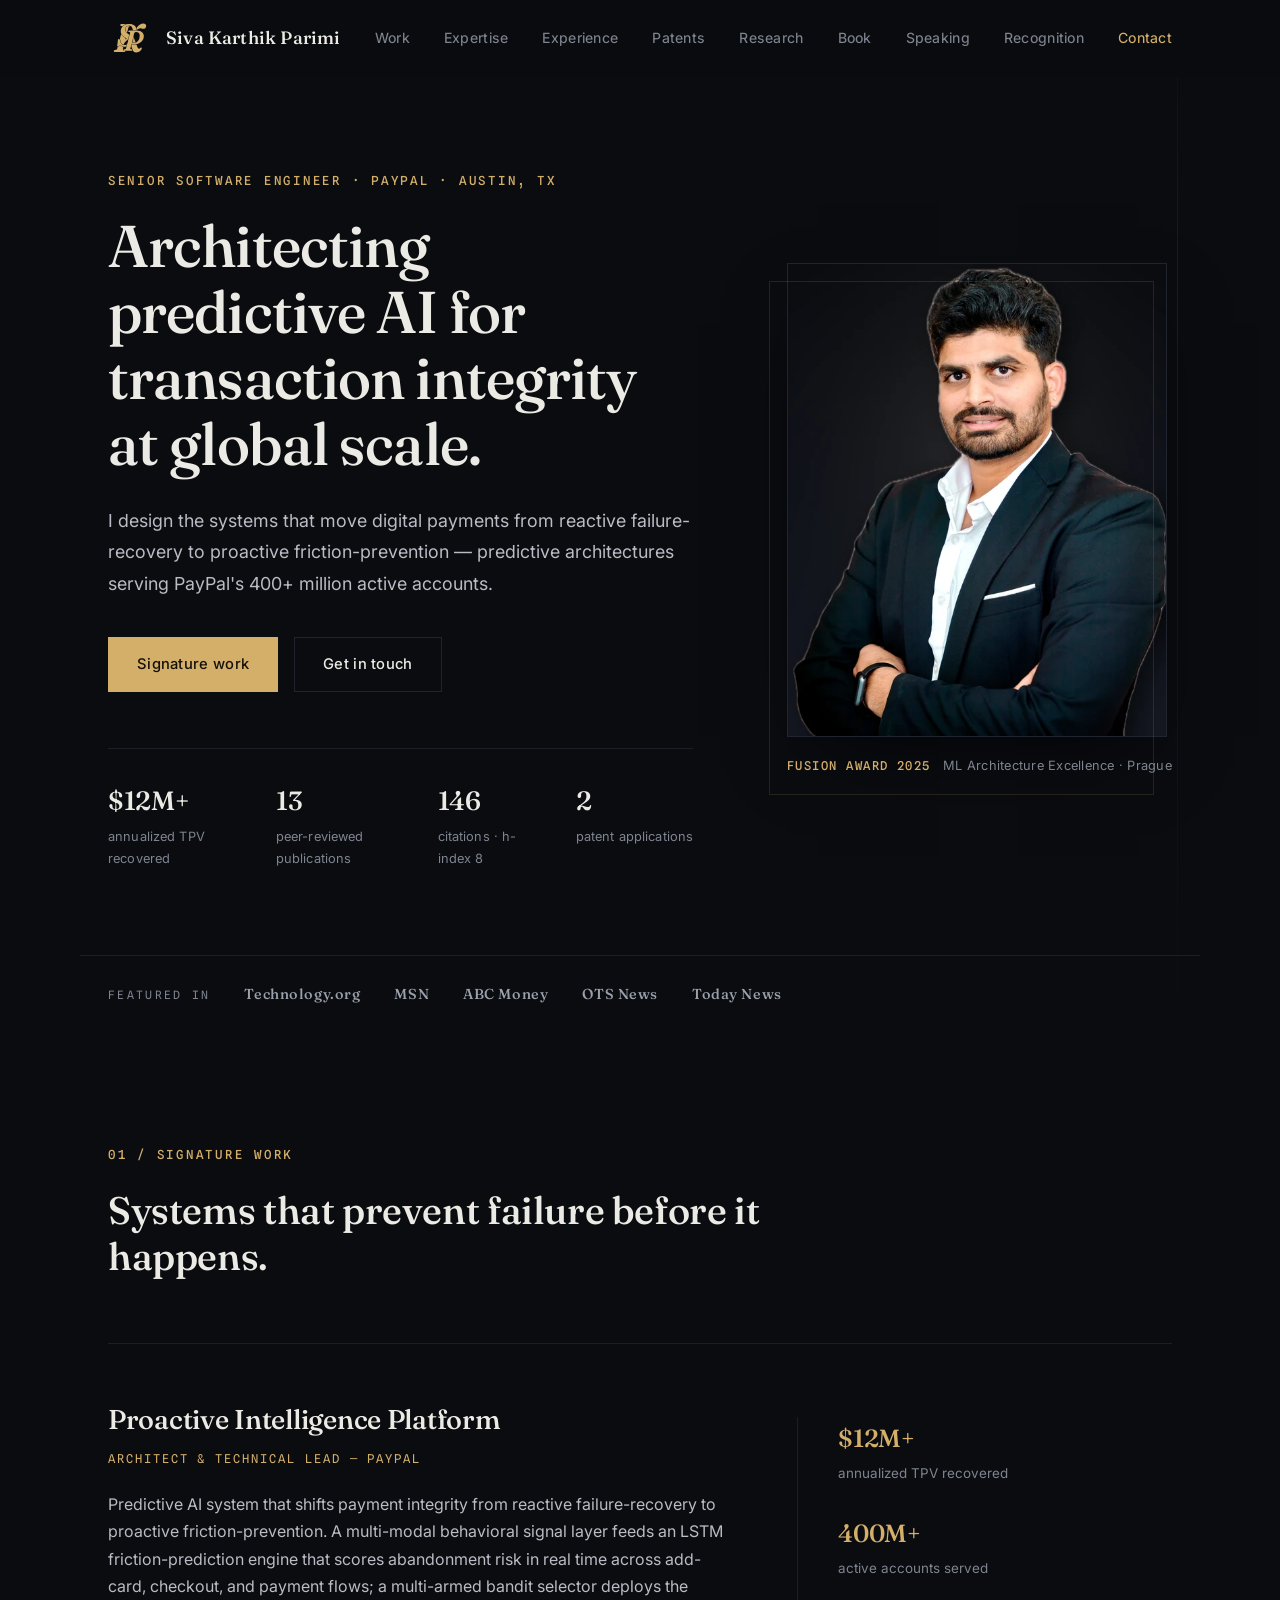
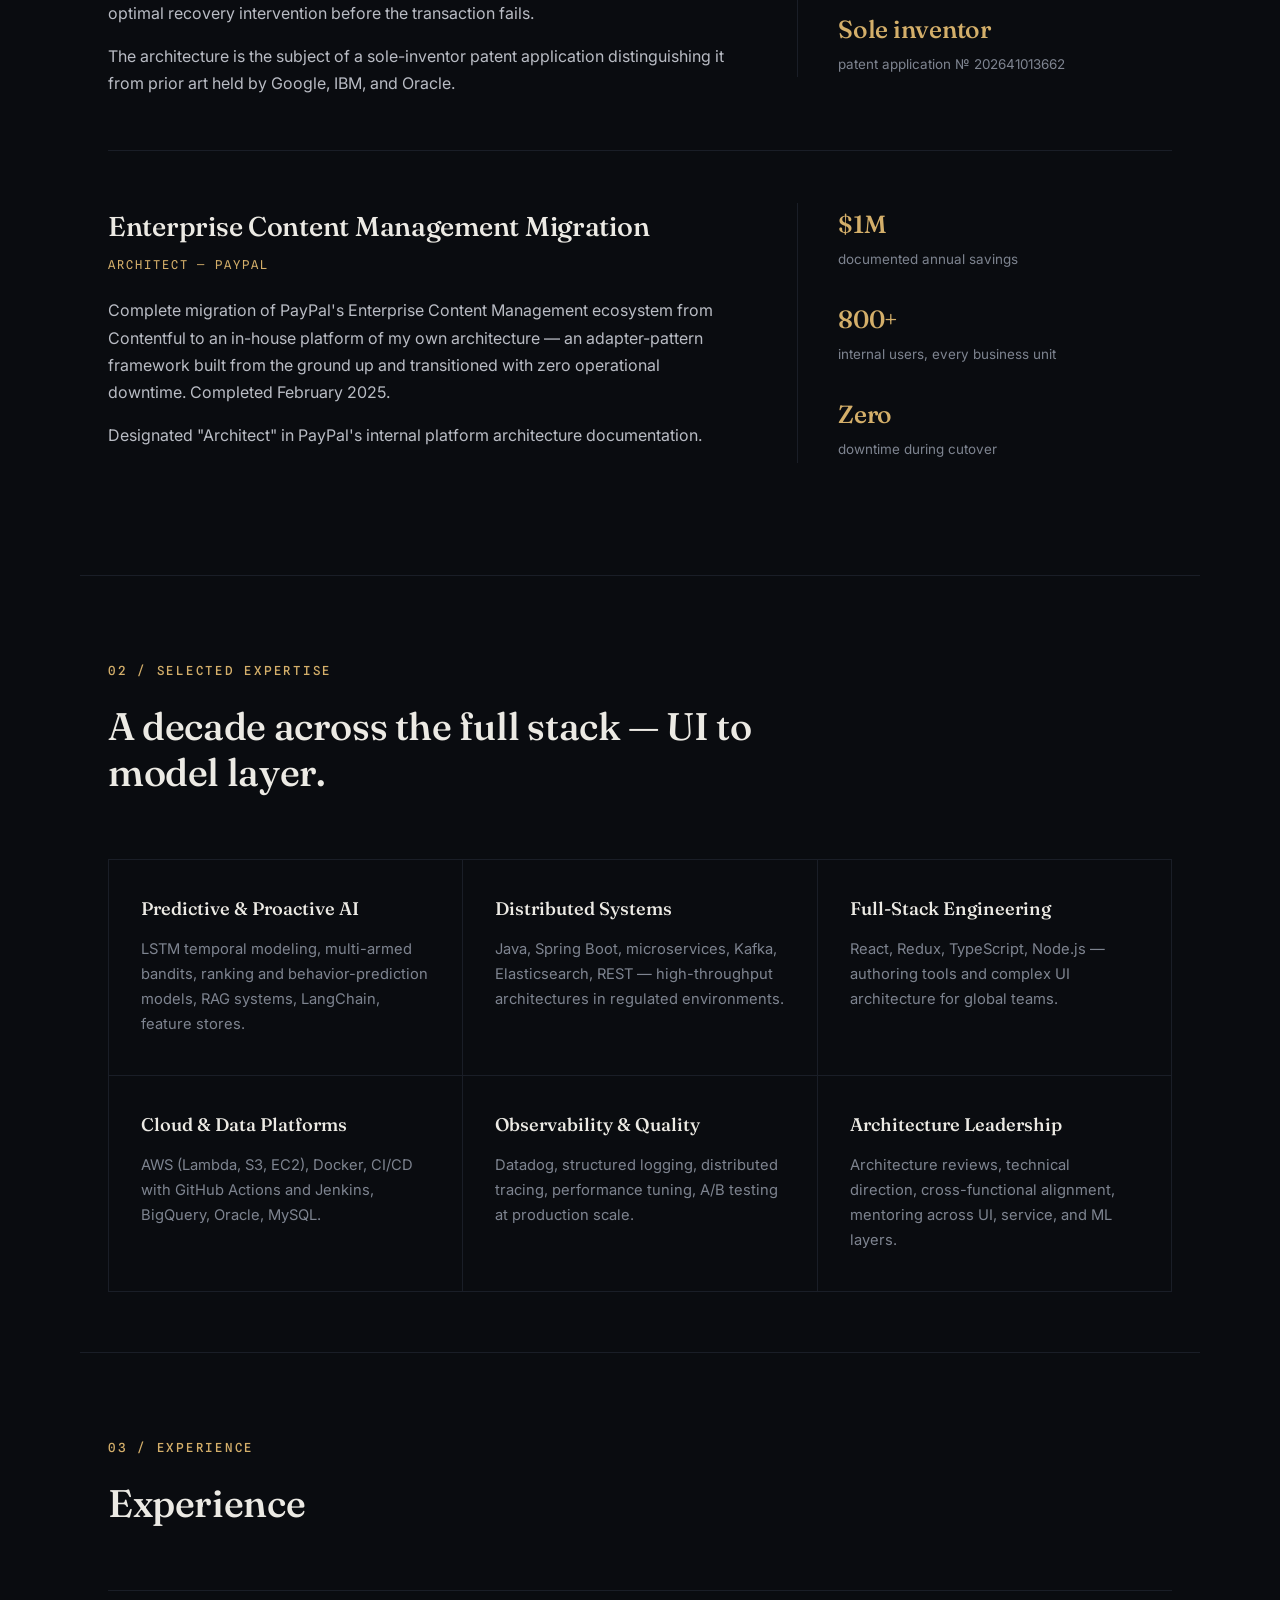
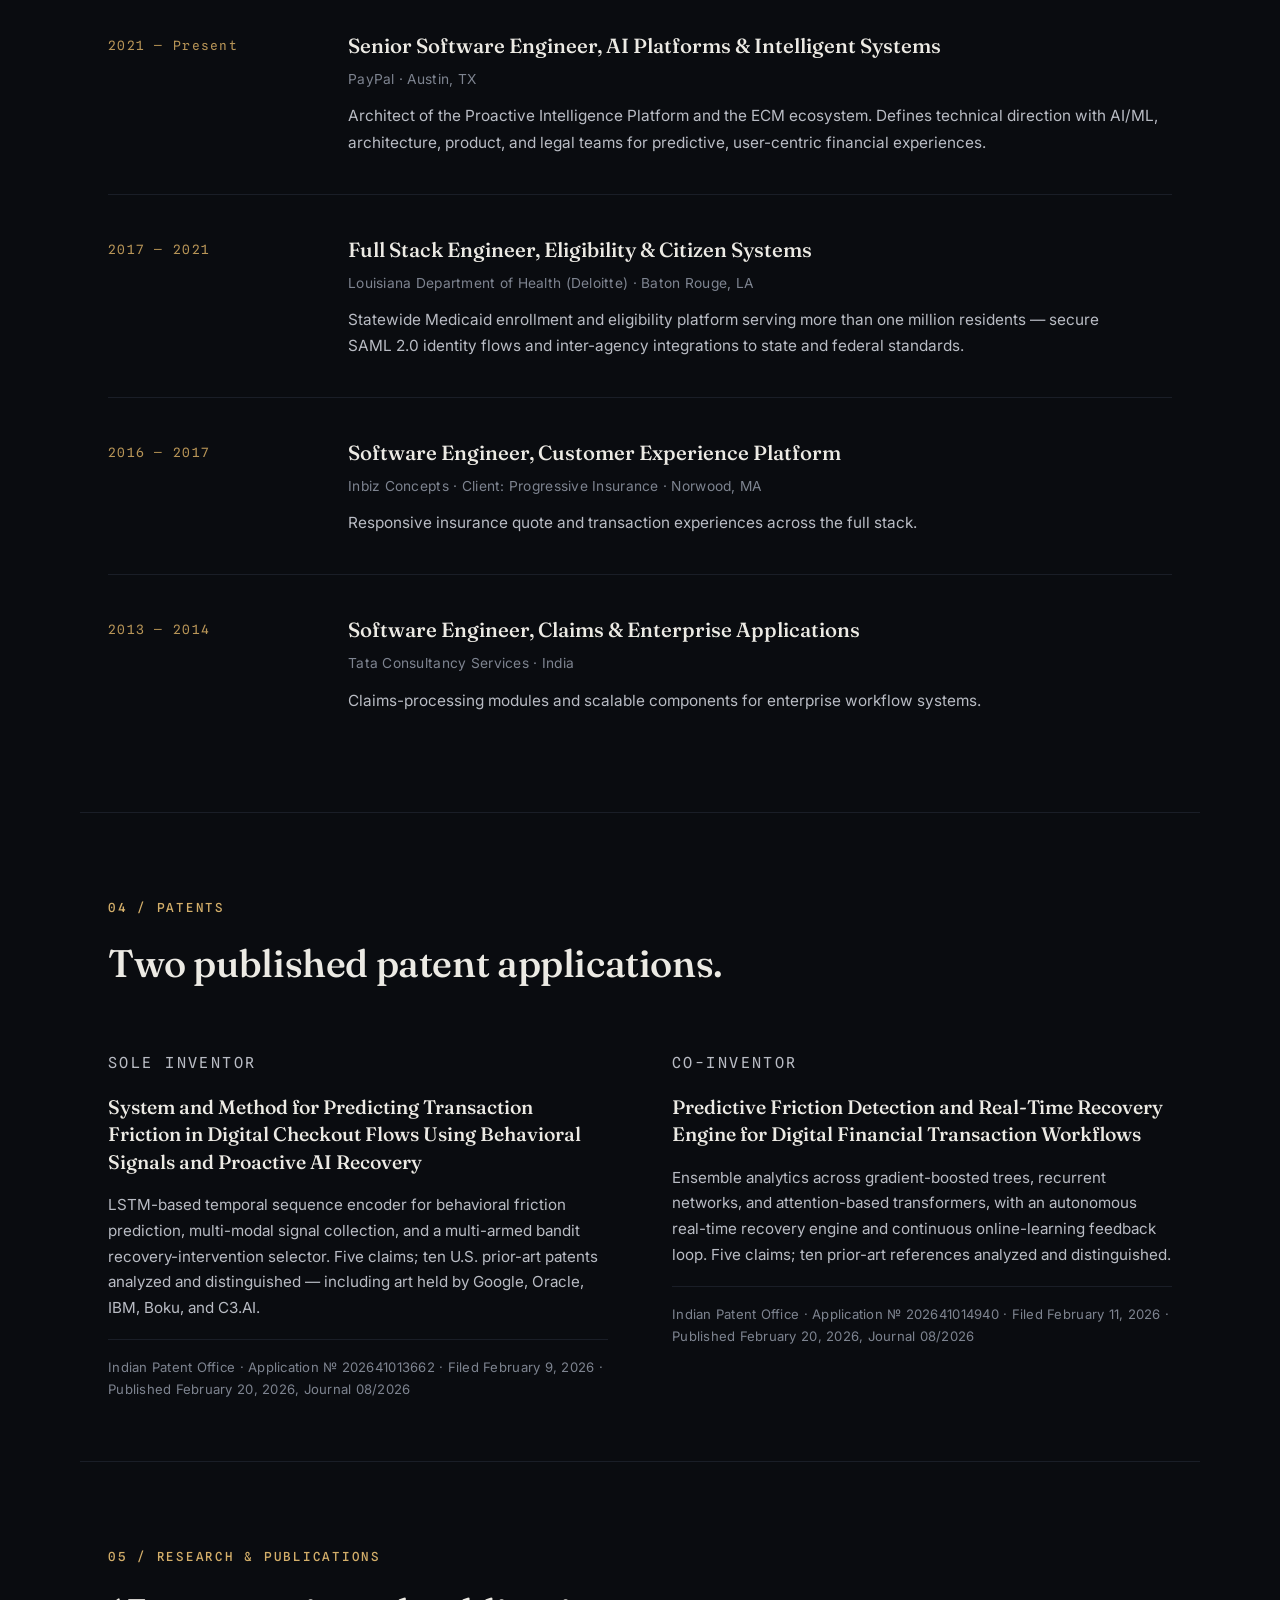
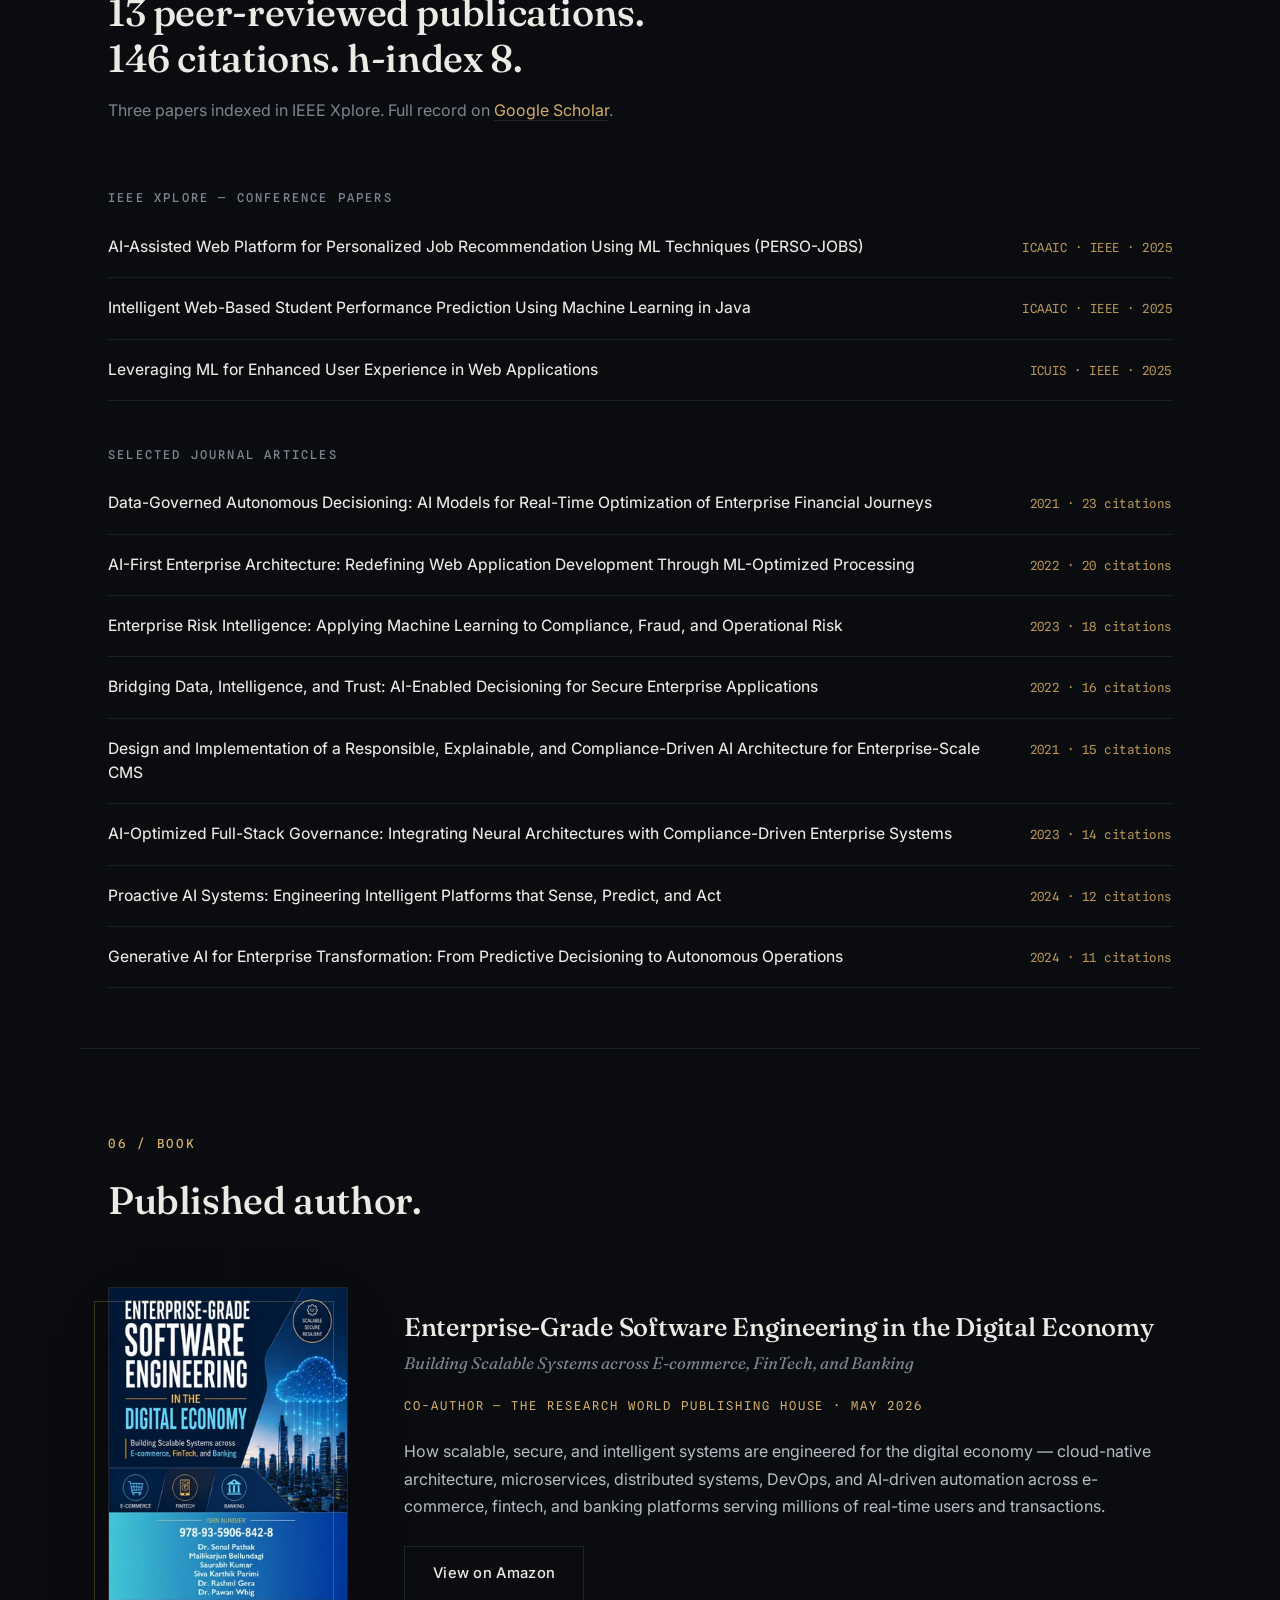
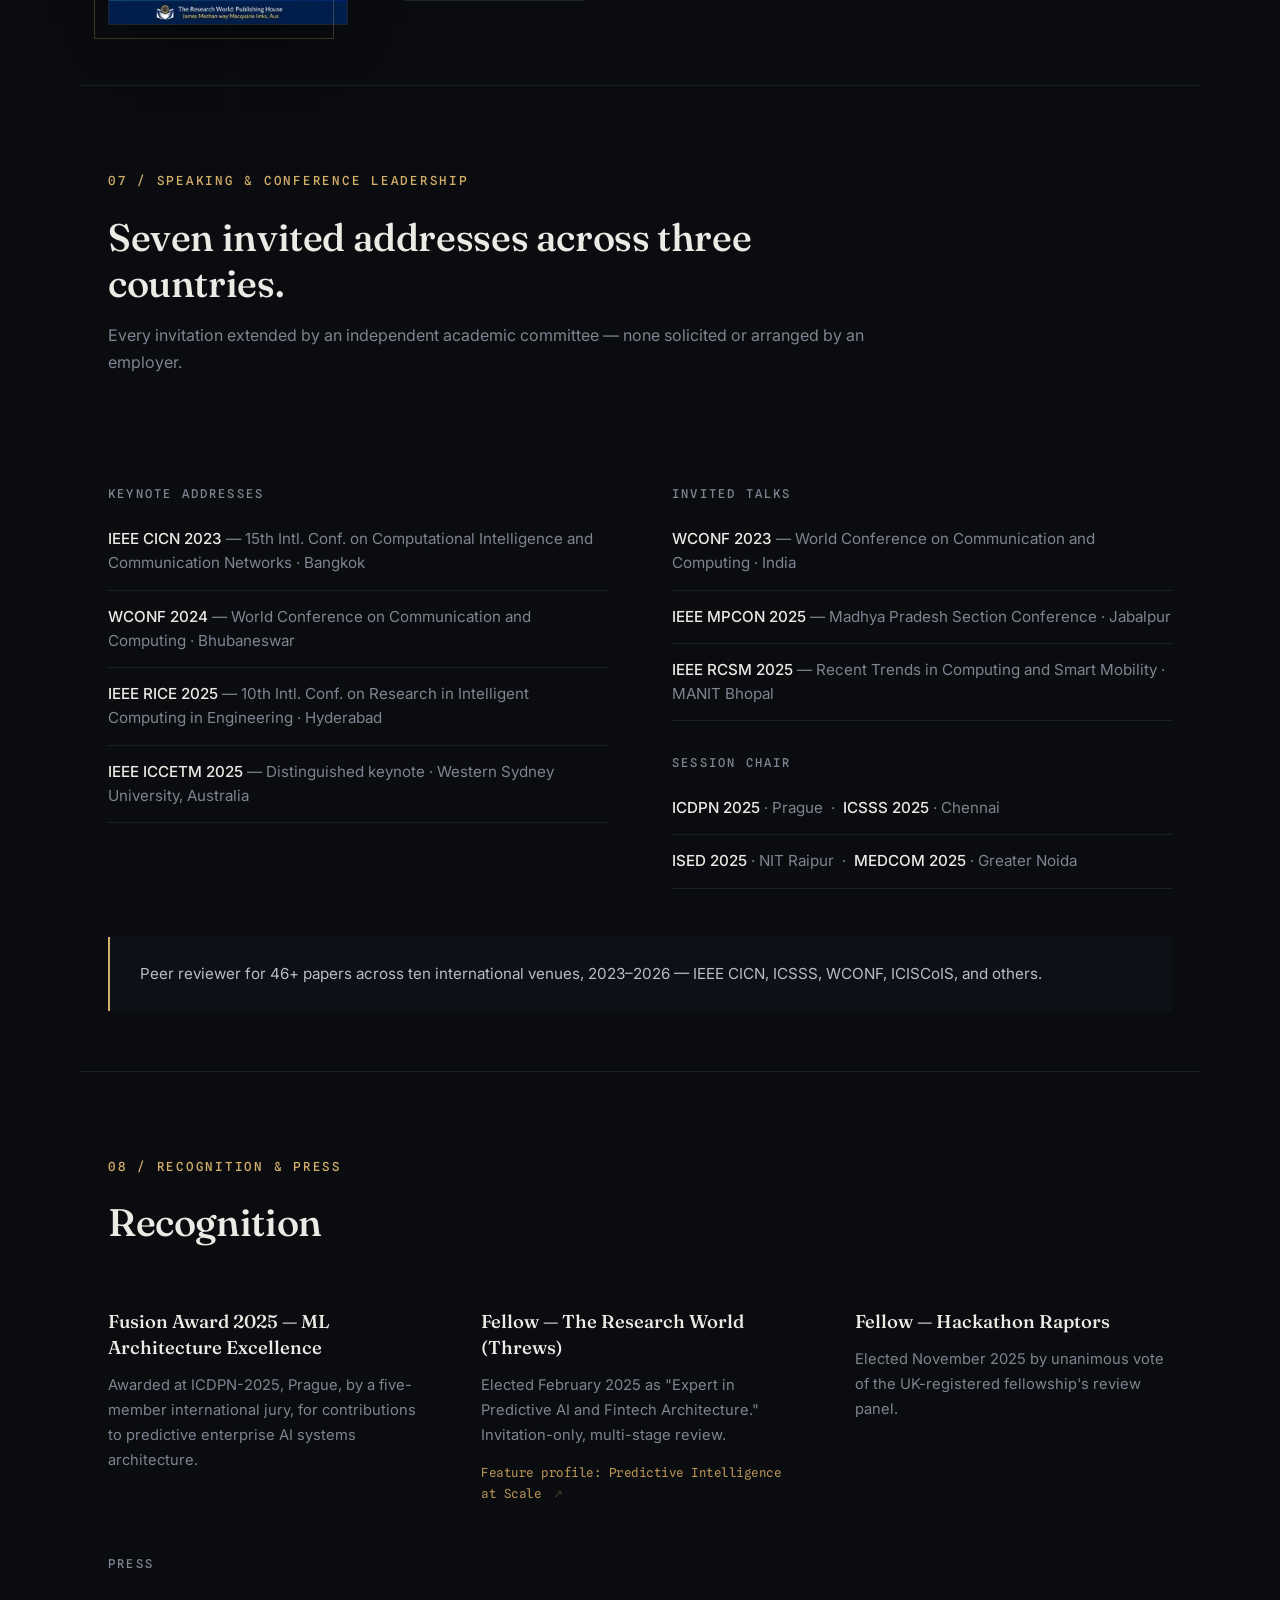
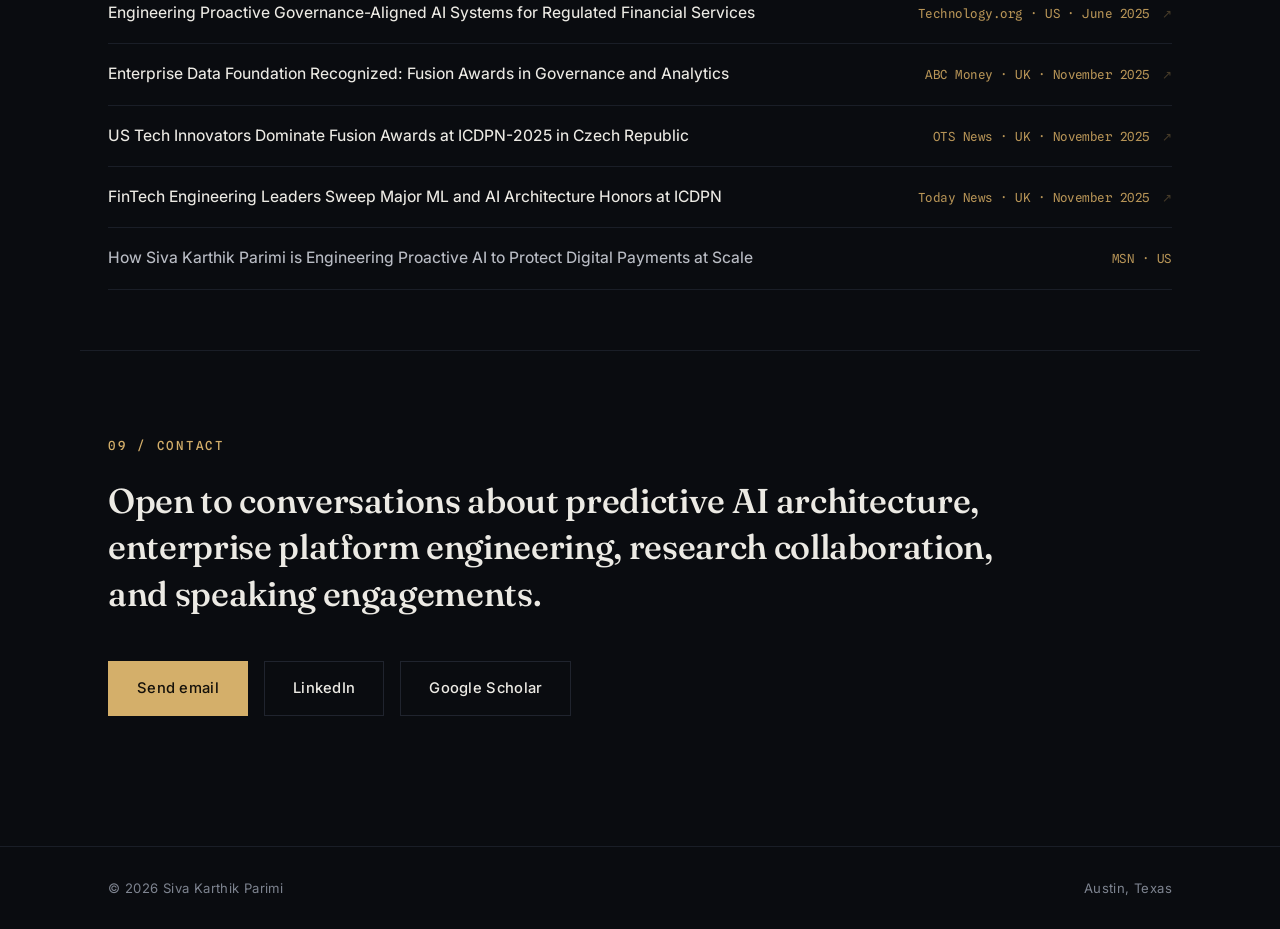
==== commit f9dbac6a: "Logo: superimposed crest-stack monogram — S, K, P overlapped in one character cell; same mark in fav" ====
--- a/index.html
+++ b/index.html
@@ -106,7 +106,7 @@
   <header class="nav" id="nav">
     <div class="container nav__inner">
       <a class="nav__brand" href="#top" aria-label="Siva Karthik Parimi — home">
-        <svg class="nav__logo" width="52" height="35" viewBox="0 0 92 62" role="img" aria-hidden="true"><g transform="translate(2.0 -0.6) scale(0.7036)"><path d="M29.0 81.2Q24.7 81.2 21.8 80.3Q18.9 79.5 17.1 78.4Q15.4 77.3 14.3 76.5Q13.3 75.7 12.7 75.7Q12.0 75.7 11.2 76.5Q10.3 77.2 9.4 78.2Q8.4 79.2 7.5 80.0Q6.5 80.8 5.6 80.8Q4.1 80.8 3.4 80.0Q2.7 79.2 2.9 77.5L5.0 60.0Q5.1 58.2 5.9 57.4Q6.8 56.5 8.0 56.5Q9.2 56.5 10.0 57.3Q10.8 58.1 11.4 59.8L12.5 64.8Q13.4 70.3 17.2 73.2Q20.9 76.0 26.1 76.0Q29.2 76.0 31.7 74.9Q34.1 73.8 35.7 71.6Q37.2 69.5 37.6 66.7Q38.4 62.5 36.1 58.7Q33.9 55.0 27.2 50.8Q19.7 46.1 16.5 41.1Q13.4 36.2 14.2 29.5Q14.8 23.9 18.1 19.2Q21.4 14.5 27.3 11.6Q33.2 8.7 41.7 8.7Q48.9 8.7 53.8 11.0Q58.8 13.3 61.2 16.9Q63.7 20.6 63.6 24.6Q63.5 27.4 62.0 29.2Q60.5 31.1 58.0 31.1Q55.9 31.1 54.5 29.9Q53.2 28.8 52.4 26.0L51.4 22.2Q50.2 17.8 47.4 15.5Q44.7 13.3 40.8 13.3Q37.1 13.3 34.2 14.8Q31.5 16.3 29.8 18.7Q28.2 21.2 27.8 24.2Q27.1 28.8 29.5 32.6Q31.9 36.4 38.2 40.8Q44.3 44.8 47.5 48.3Q50.8 51.8 51.8 55.4Q52.9 59.0 52.4 63.2Q51.9 68.6 48.8 72.6Q45.7 76.7 40.6 78.9Q35.5 81.2 29.0 81.2Z M56.3 72.9Q56.1 73.9 56.4 74.5Q56.8 75.0 57.7 75.3L59.8 75.9Q60.6 76.2 61.1 76.6Q61.5 77.1 61.5 77.9Q61.5 78.9 60.8 79.4Q60.0 80.0 58.7 80.0H39.7Q38.2 80.0 37.7 79.5Q37.2 79.0 37.2 78.2Q37.2 77.3 37.8 76.7Q38.3 76.2 39.2 75.9L41.6 75.4Q42.7 75.1 43.3 74.4Q43.9 73.7 44.4 72.4Q44.8 70.9 45.6 68.1Q46.3 65.4 47.3 61.9Q48.3 58.3 49.3 54.4Q50.4 50.5 51.4 46.5Q52.4 42.6 53.4 39.0Q54.3 35.5 55.0 32.7Q55.6 29.9 56.0 28.3Q56.2 27.2 55.9 26.6Q55.5 26.0 54.6 25.7L52.4 25.2Q51.5 24.9 51.1 24.5Q50.7 24.0 50.7 23.3Q50.7 22.3 51.5 21.8Q52.3 21.2 53.8 21.2H73.0Q74.1 21.2 74.7 21.7Q75.2 22.2 75.2 23.0Q75.2 23.9 74.6 24.3Q74.0 24.8 72.9 25.2L70.6 25.9Q69.6 26.1 69.0 26.7Q68.4 27.2 68.0 28.5Q67.5 30.2 66.6 33.1Q65.8 36.1 64.8 39.9Q63.7 43.8 62.6 47.9Q61.5 52.0 60.5 56.1Q59.4 60.1 58.5 63.6Q57.6 67.1 57.1 69.5Q56.5 72.0 56.3 72.9ZM66.9 50.1 76.1 41.9 86.3 68.5Q87.1 70.7 87.9 71.8Q88.7 72.9 90.1 72.9Q90.9 72.9 91.5 72.5Q92.2 72.1 92.8 71.3Q93.8 70.4 94.9 70.7Q95.4 70.8 95.8 71.5Q96.1 72.2 95.6 73.4Q94.6 75.8 92.9 77.5Q91.2 79.2 89.0 80.1Q86.7 81.1 84.2 81.1Q80.9 81.1 79.1 79.5Q77.3 77.9 76.1 74.3ZM57.0 63.1 55.8 59.3 87.0 26.8Q89.4 24.4 91.4 22.9Q93.3 21.4 95.2 20.7Q97.1 20.0 99.1 20.0Q102.1 20.0 103.7 21.7Q105.3 23.4 105.0 25.9Q104.8 28.6 103.0 30.0Q101.2 31.3 98.6 31.3Q96.9 31.3 95.5 30.8Q94.1 30.3 92.5 30.3Q90.8 30.3 89.0 31.2Q87.2 32.2 85.2 34.3Z M121.9 48.1Q121.2 51.8 119.3 54.7Q117.4 57.7 114.5 59.7Q111.6 61.8 108.1 62.8Q104.5 63.9 100.4 63.9Q96.7 63.9 94.3 63.3Q91.8 62.7 89.4 61.5L90.8 58.4Q92.5 59.5 94.5 60.1Q96.4 60.6 98.6 60.6Q102.0 60.6 104.7 59.2Q107.4 57.7 109.3 54.7Q111.1 51.8 111.8 47.4Q112.5 42.9 111.6 40.0Q110.7 37.2 108.6 35.8Q106.5 34.4 103.5 34.4Q101.5 34.4 100.4 35.3Q99.2 36.3 98.6 38.3Q98.5 38.8 98.0 40.6Q97.6 42.5 96.8 45.3Q96.1 48.1 95.3 51.5Q94.4 54.8 93.5 58.3Q92.7 61.7 91.9 64.8Q91.1 67.9 90.5 70.2Q89.9 72.5 89.6 73.5Q89.2 74.8 89.5 75.4Q89.8 76.0 90.5 76.2L93.3 76.7Q94.0 76.8 94.4 77.2Q94.7 77.6 94.7 78.2Q94.7 79.0 94.1 79.5Q93.5 80.0 92.4 80.0H75.1Q74.0 80.0 73.6 79.6Q73.1 79.1 73.1 78.4Q73.1 77.7 73.7 77.3Q74.2 76.8 74.9 76.6L76.6 76.2Q77.7 76.0 78.2 75.4Q78.7 74.9 79.1 73.8Q79.4 72.8 80.1 70.4Q80.7 68.1 81.6 65.0Q82.4 61.9 83.3 58.4Q84.2 54.9 85.1 51.4Q86.0 47.9 86.8 44.9Q87.6 41.9 88.1 39.8Q88.6 37.7 88.8 36.9Q88.9 36.0 88.7 35.5Q88.4 35.0 87.7 34.8L85.7 34.3Q85.0 34.1 84.7 33.7Q84.4 33.4 84.4 32.8Q84.4 31.9 85.0 31.5Q85.6 31.0 86.8 31.0H105.3Q109.7 31.0 113.0 32.2Q116.4 33.5 118.6 35.7Q120.9 38.0 121.7 41.1Q122.6 44.3 121.9 48.1Z" fill="#d4af6a"/></g></svg>
+        <svg class="nav__logo" width="44" height="44" viewBox="0 0 100 100" role="img" aria-hidden="true"><path d="M33.9 74.2Q33.7 75.3 34.1 75.9Q34.5 76.5 35.5 76.8L37.7 77.4Q38.6 77.8 39.1 78.3Q39.6 78.8 39.6 79.7Q39.6 80.7 38.8 81.3Q38.0 81.9 36.5 81.9H15.9Q14.3 81.9 13.8 81.3Q13.2 80.8 13.2 79.9Q13.2 78.9 13.9 78.3Q14.5 77.8 15.4 77.5L18.0 76.9Q19.2 76.6 19.9 75.9Q20.6 75.1 21.1 73.7Q21.5 72.0 22.3 69.0Q23.2 66.1 24.2 62.2Q25.3 58.4 26.4 54.2Q27.5 49.9 28.6 45.6Q29.8 41.4 30.8 37.5Q31.8 33.7 32.5 30.6Q33.2 27.6 33.6 25.9Q33.9 24.7 33.5 24.0Q33.1 23.4 32.1 23.1L29.7 22.5Q28.8 22.2 28.3 21.7Q27.8 21.2 27.8 20.5Q27.8 19.4 28.8 18.8Q29.7 18.2 31.3 18.2H52.0Q53.3 18.2 53.8 18.7Q54.4 19.2 54.4 20.2Q54.4 21.1 53.8 21.6Q53.1 22.1 52.0 22.6L49.4 23.2Q48.4 23.5 47.7 24.1Q47.0 24.7 46.6 26.1Q46.0 27.9 45.1 31.1Q44.2 34.3 43.1 38.5Q42.0 42.6 40.8 47.1Q39.6 51.6 38.5 56.0Q37.3 60.3 36.4 64.1Q35.4 67.9 34.8 70.5Q34.1 73.2 33.9 74.2ZM45.4 49.5 55.4 40.6 66.4 69.4Q67.3 71.8 68.2 73.0Q69.1 74.3 70.6 74.3Q71.4 74.3 72.1 73.8Q72.8 73.3 73.5 72.4Q74.6 71.5 75.7 71.8Q76.3 72.0 76.7 72.7Q77.0 73.5 76.5 74.8Q75.4 77.3 73.6 79.2Q71.8 81.0 69.3 82.1Q66.9 83.1 64.2 83.1Q60.6 83.1 58.7 81.3Q56.7 79.6 55.4 75.8ZM34.7 63.6 33.4 59.5 67.2 24.3Q69.8 21.7 72.0 20.0Q74.1 18.4 76.1 17.6Q78.1 16.9 80.3 16.9Q83.5 16.9 85.3 18.7Q87.0 20.6 86.7 23.3Q86.5 26.2 84.6 27.7Q82.6 29.2 79.8 29.2Q77.9 29.2 76.4 28.6Q74.9 28.1 73.1 28.1Q71.3 28.1 69.3 29.1Q67.4 30.1 65.2 32.3Z" fill="#d4af6a"/><path d="M39.5 69.7Q36.4 69.7 34.4 69.1Q32.4 68.5 31.1 67.8Q29.8 67.0 29.1 66.4Q28.4 65.8 27.9 65.8Q27.5 65.8 26.9 66.4Q26.3 66.9 25.6 67.6Q24.9 68.3 24.2 68.9Q23.6 69.4 22.9 69.4Q21.9 69.4 21.4 68.9Q20.9 68.3 21.0 67.1L22.5 54.7Q22.6 53.4 23.1 52.8Q23.7 52.2 24.6 52.2Q25.5 52.2 26.0 52.7Q26.6 53.3 27.0 54.5L27.8 58.1Q28.5 62.0 31.1 64.0Q33.8 66.1 37.4 66.1Q39.7 66.1 41.4 65.3Q43.2 64.4 44.3 62.9Q45.3 61.4 45.6 59.4Q46.2 56.4 44.6 53.8Q43.0 51.1 38.3 48.2Q32.9 44.8 30.7 41.3Q28.4 37.8 29.0 33.0Q29.4 29.1 31.8 25.7Q34.1 22.4 38.3 20.3Q42.5 18.3 48.5 18.3Q53.7 18.3 57.1 19.9Q60.6 21.5 62.4 24.1Q64.2 26.7 64.0 29.6Q64.0 31.5 62.9 32.9Q61.9 34.2 60.1 34.2Q58.6 34.2 57.7 33.3Q56.7 32.5 56.1 30.6L55.4 27.9Q54.5 24.7 52.6 23.1Q50.7 21.6 47.9 21.6Q45.2 21.6 43.3 22.6Q41.3 23.7 40.1 25.4Q38.9 27.1 38.6 29.3Q38.2 32.6 39.9 35.3Q41.6 38.0 46.1 41.0Q50.4 43.9 52.7 46.4Q55.0 48.9 55.7 51.4Q56.5 54.0 56.1 57.0Q55.7 60.8 53.5 63.6Q51.3 66.5 47.7 68.1Q44.1 69.7 39.5 69.7Z" fill="#d4af6a" stroke="#0a0c10" stroke-width="1.7" paint-order="stroke" stroke-linejoin="round"/><path d="M81.1 49.1Q80.5 52.5 78.7 55.3Q76.9 58.0 74.2 59.9Q71.6 61.9 68.2 62.8Q64.9 63.8 61.0 63.8Q57.6 63.8 55.3 63.3Q53.0 62.7 50.7 61.6L52.0 58.7Q53.7 59.8 55.5 60.3Q57.3 60.8 59.3 60.8Q62.6 60.8 65.1 59.4Q67.6 58.1 69.3 55.3Q71.1 52.5 71.7 48.4Q72.4 44.2 71.6 41.5Q70.7 38.9 68.8 37.5Q66.8 36.2 64.0 36.2Q62.1 36.2 61.0 37.1Q59.9 38.0 59.4 39.9Q59.3 40.3 58.8 42.1Q58.4 43.8 57.7 46.5Q57.0 49.1 56.2 52.2Q55.4 55.4 54.6 58.6Q53.8 61.8 53.1 64.7Q52.3 67.6 51.8 69.7Q51.2 71.9 50.9 72.8Q50.6 74.1 50.9 74.7Q51.1 75.2 51.8 75.4L54.4 75.8Q55.1 76.0 55.4 76.3Q55.7 76.7 55.7 77.2Q55.7 77.9 55.1 78.4Q54.6 78.9 53.5 78.9H37.4Q36.3 78.9 35.9 78.5Q35.5 78.1 35.5 77.5Q35.5 76.8 36.0 76.4Q36.5 75.9 37.2 75.7L38.8 75.4Q39.8 75.2 40.3 74.7Q40.7 74.2 41.1 73.1Q41.4 72.2 42.0 70.0Q42.6 67.8 43.4 64.9Q44.2 62.0 45.1 58.7Q45.9 55.4 46.8 52.2Q47.6 48.9 48.3 46.1Q49.0 43.3 49.5 41.3Q50.0 39.3 50.2 38.6Q50.3 37.7 50.1 37.3Q49.8 36.8 49.1 36.6L47.3 36.2Q46.7 36.0 46.4 35.6Q46.1 35.3 46.1 34.8Q46.1 34.0 46.6 33.5Q47.2 33.1 48.3 33.1H65.6Q69.7 33.1 72.9 34.2Q76.0 35.4 78.1 37.5Q80.2 39.6 81.0 42.6Q81.8 45.5 81.1 49.1Z" fill="#d4af6a" stroke="#0a0c10" stroke-width="1.7" paint-order="stroke" stroke-linejoin="round"/></svg>
         <span>Siva Karthik Parimi</span>
       </a>
       <nav class="nav__links" id="navLinks" aria-label="Primary">
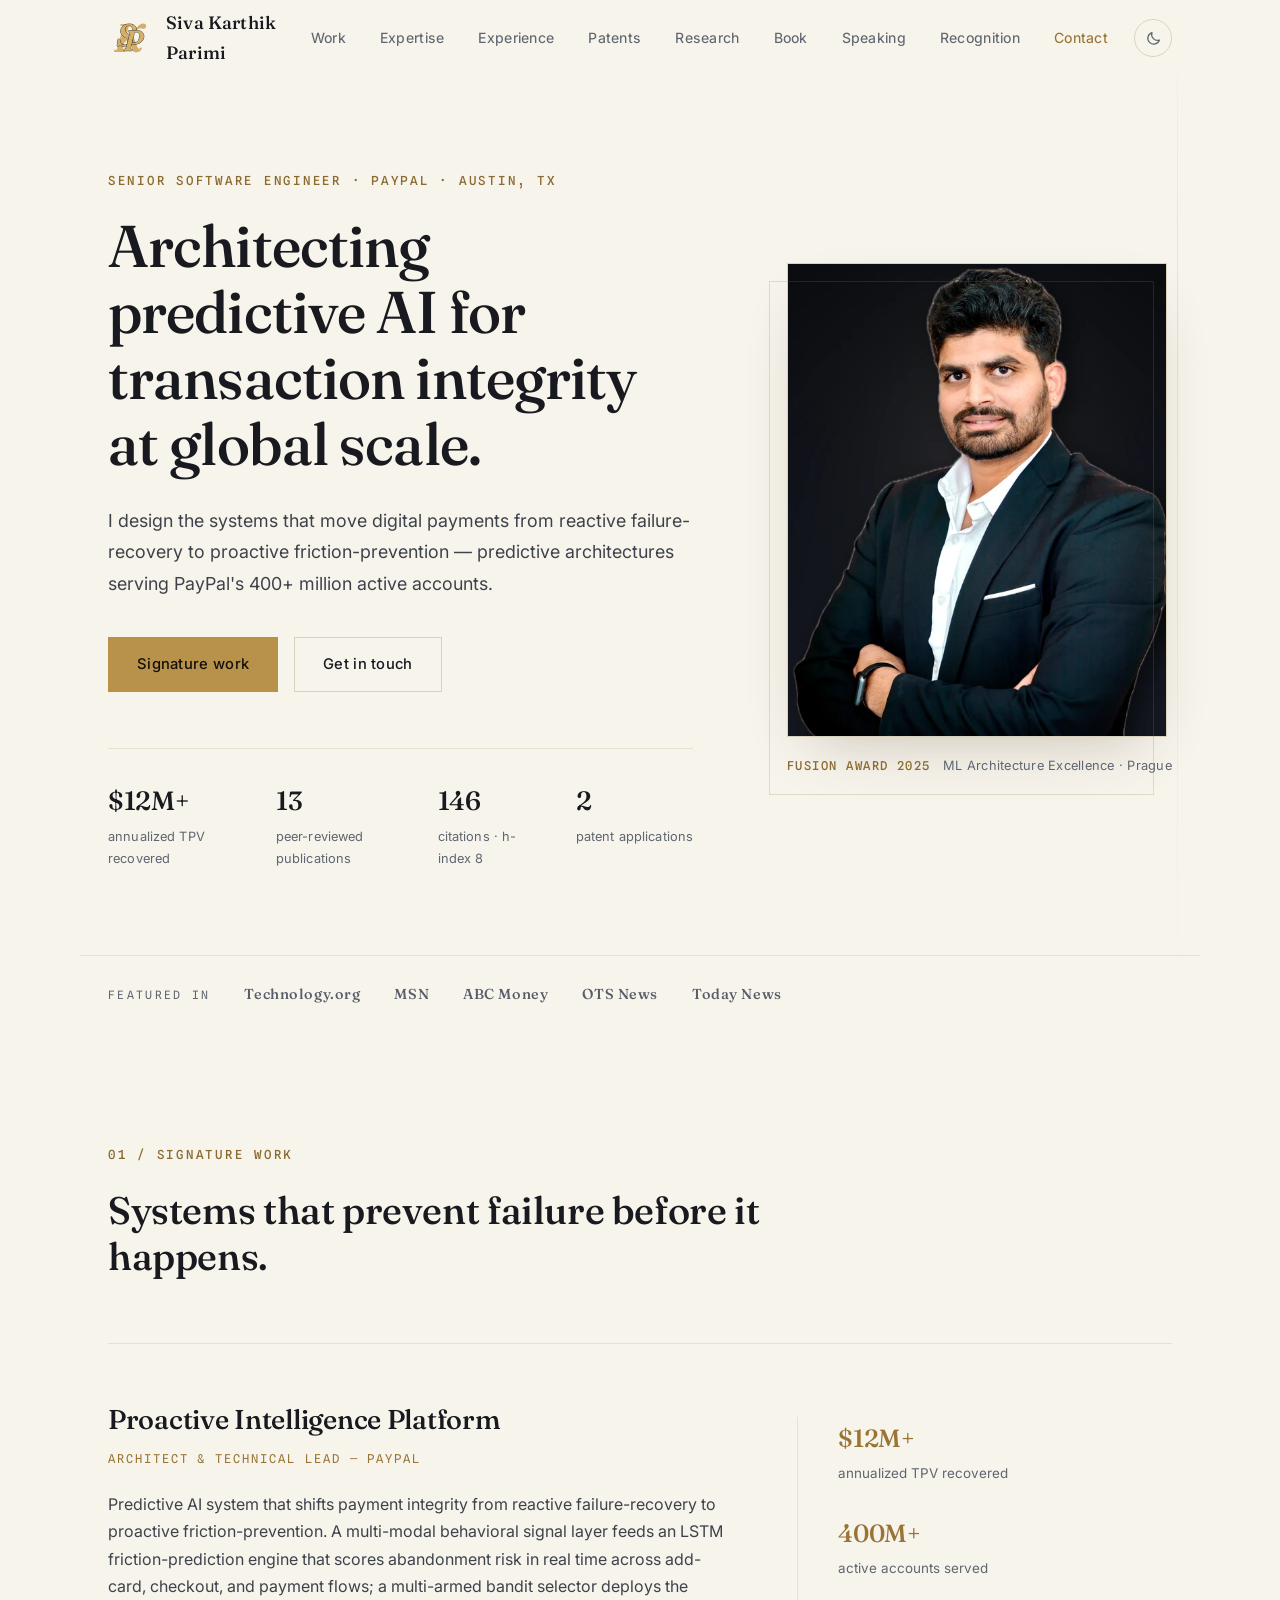
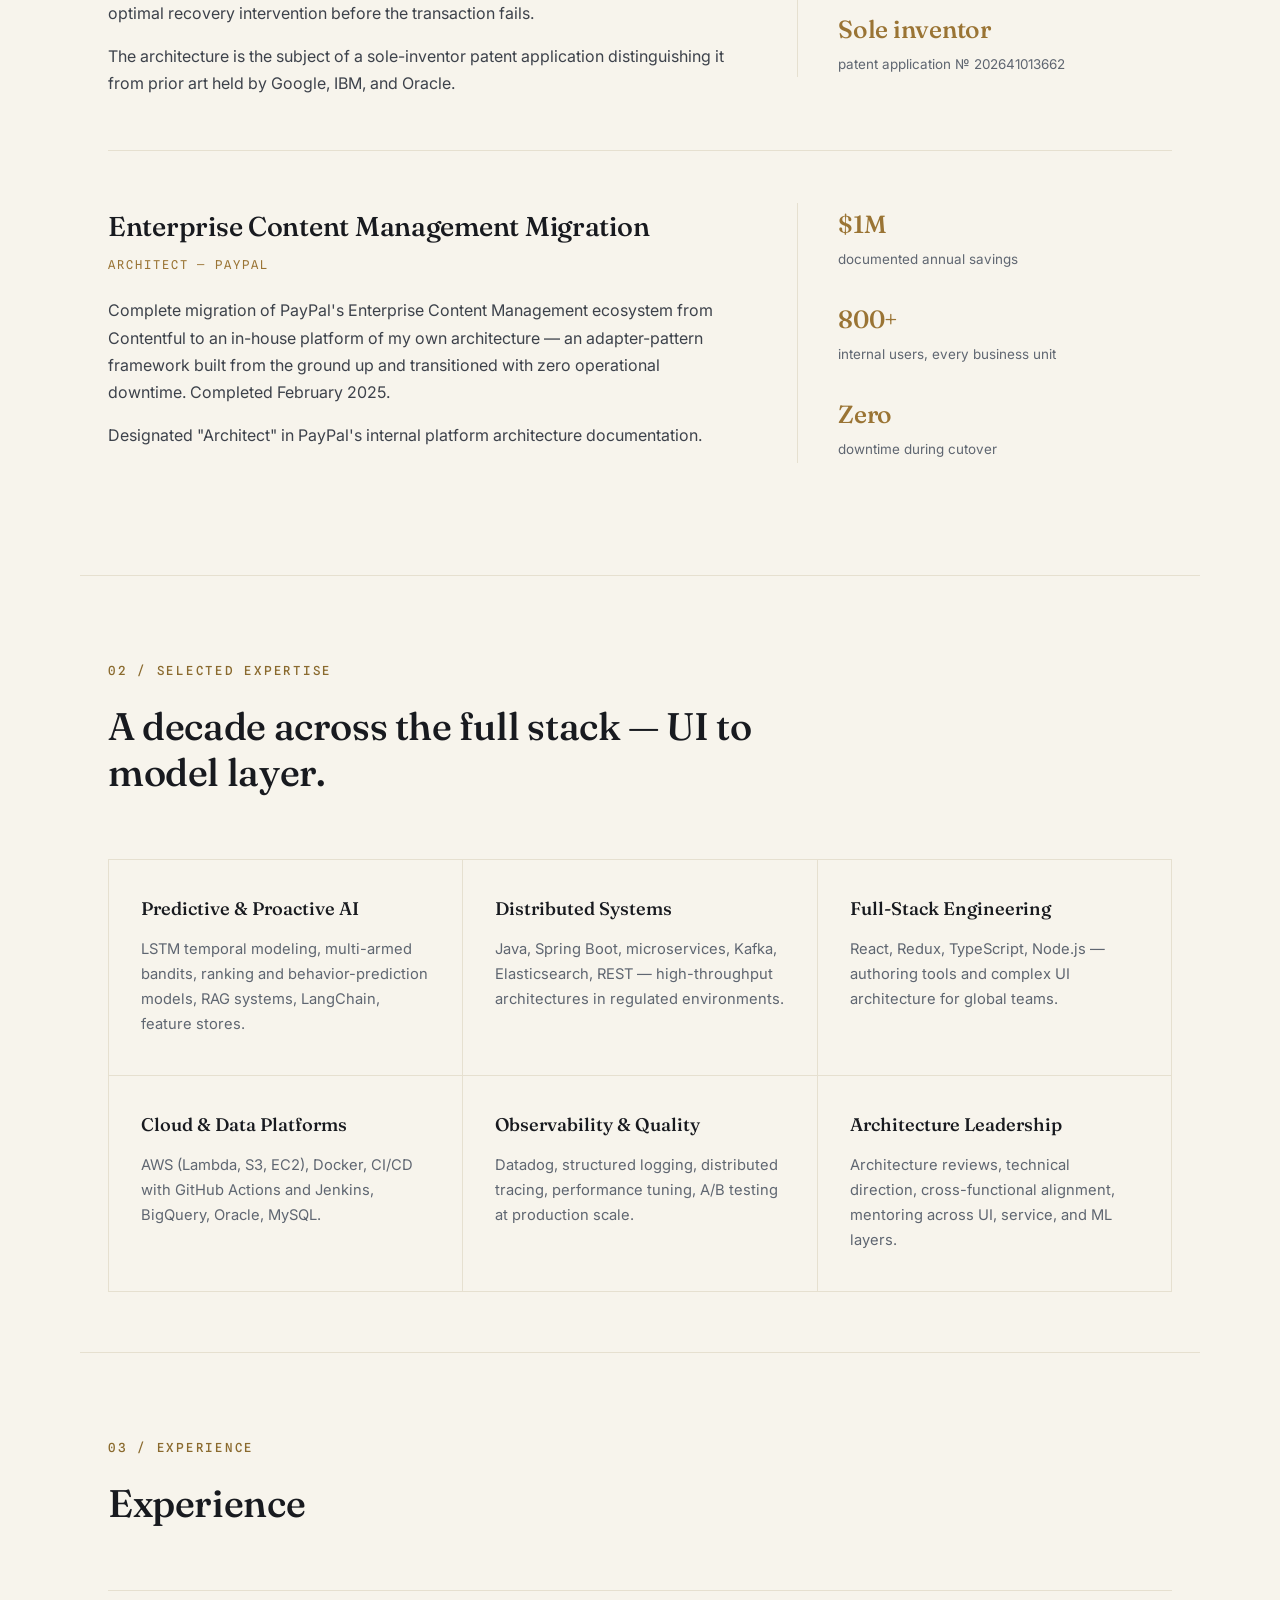
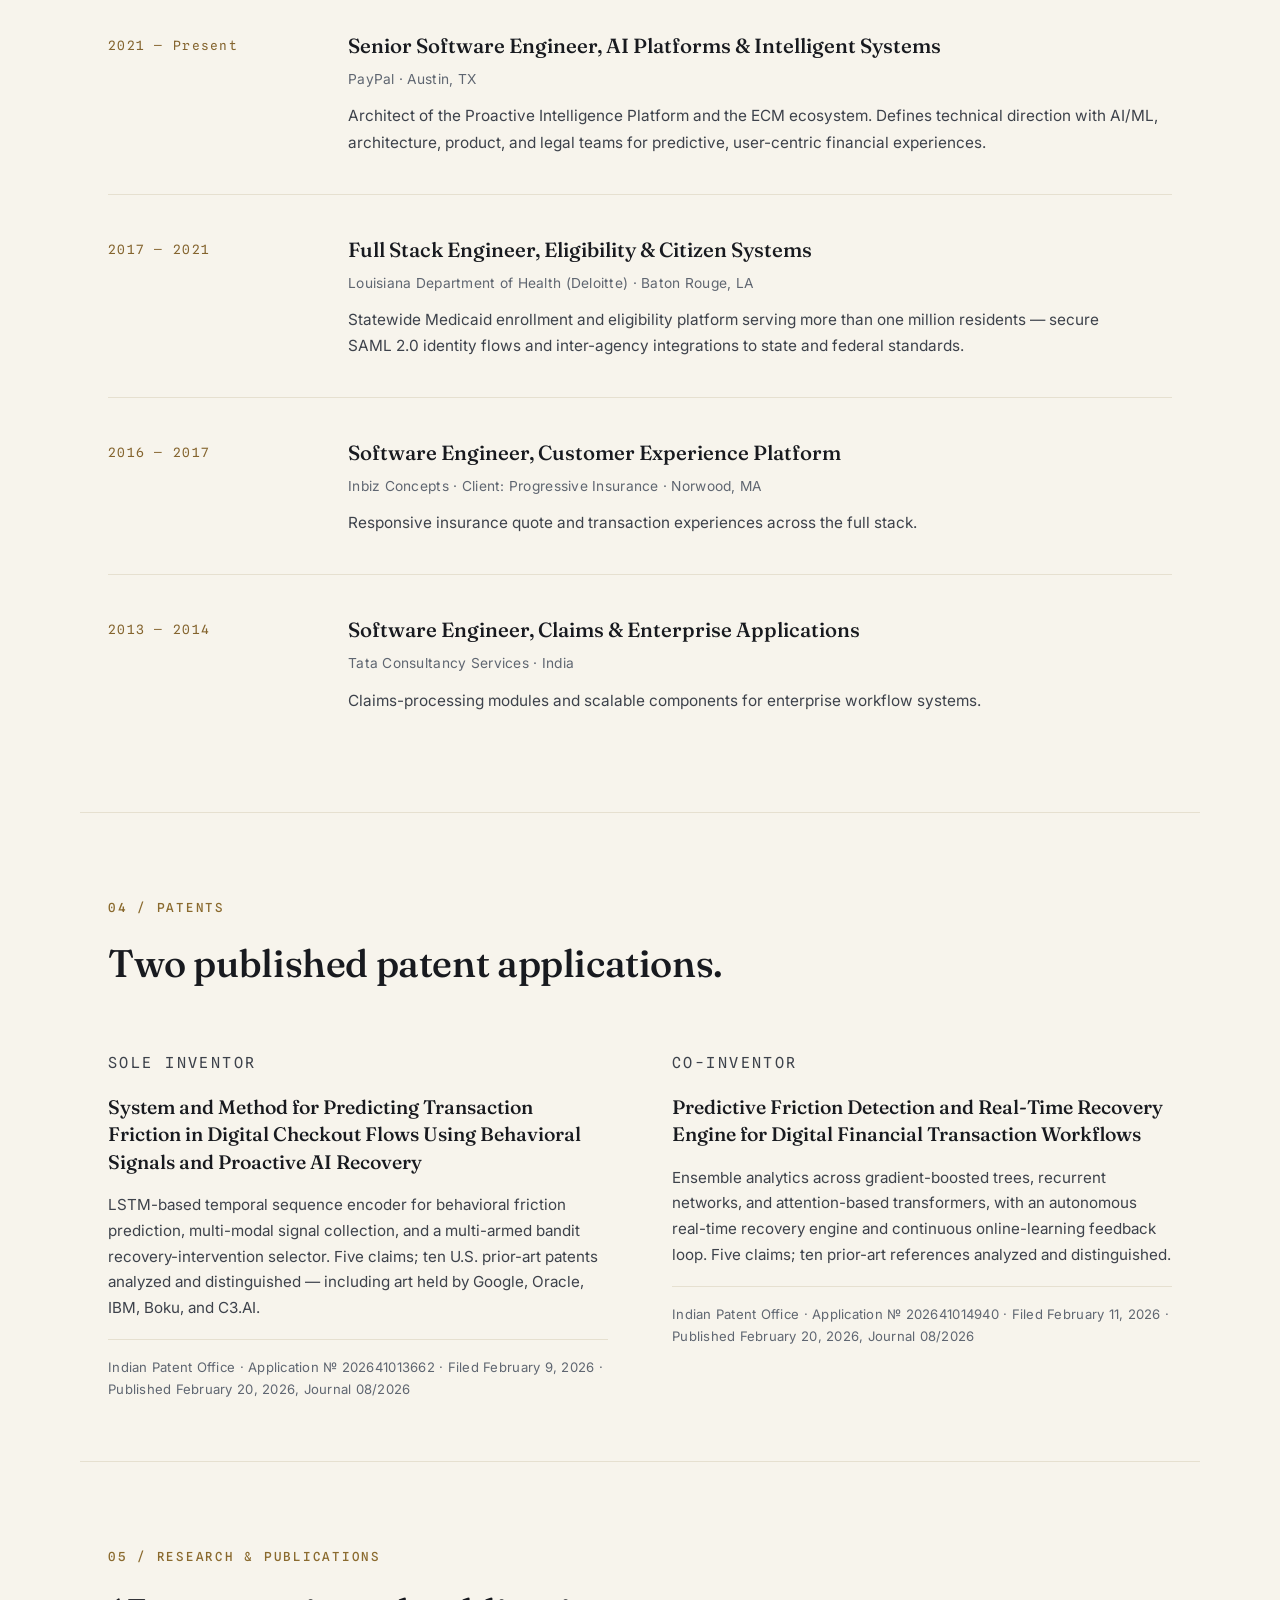
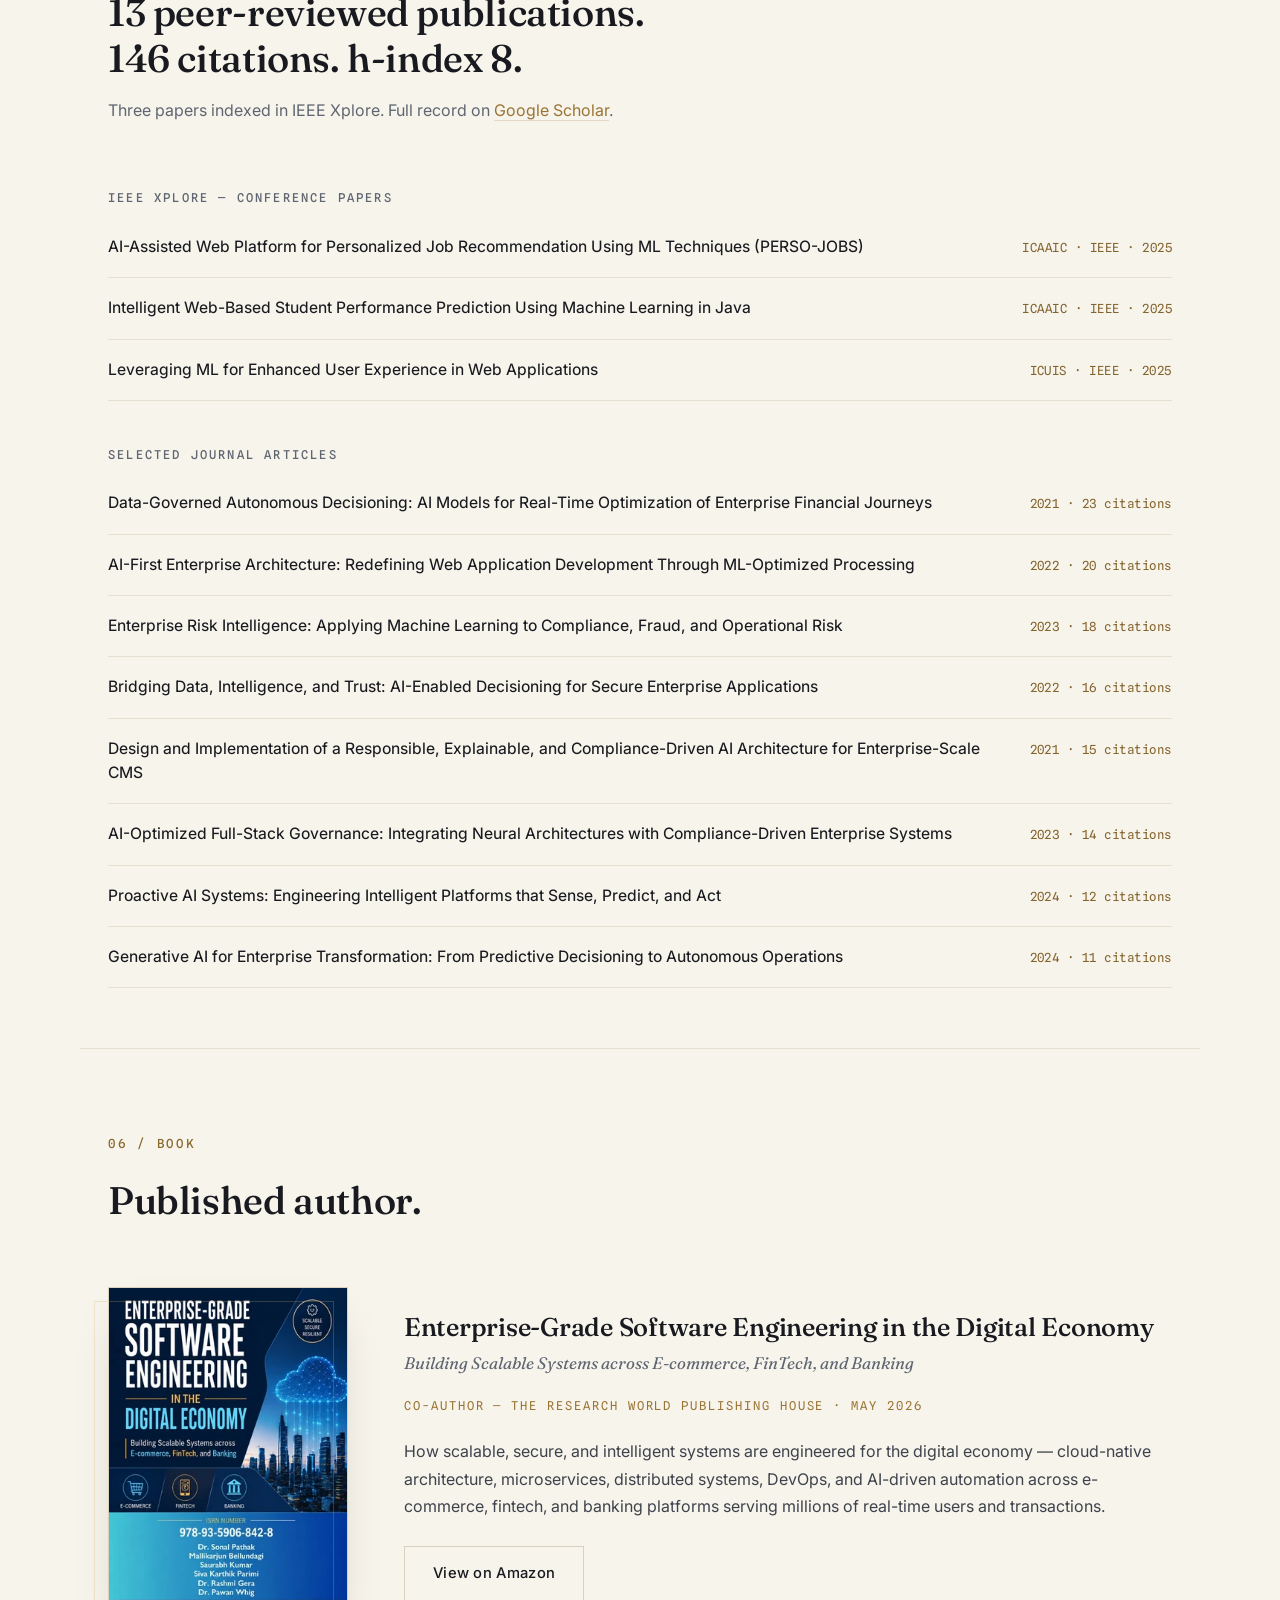
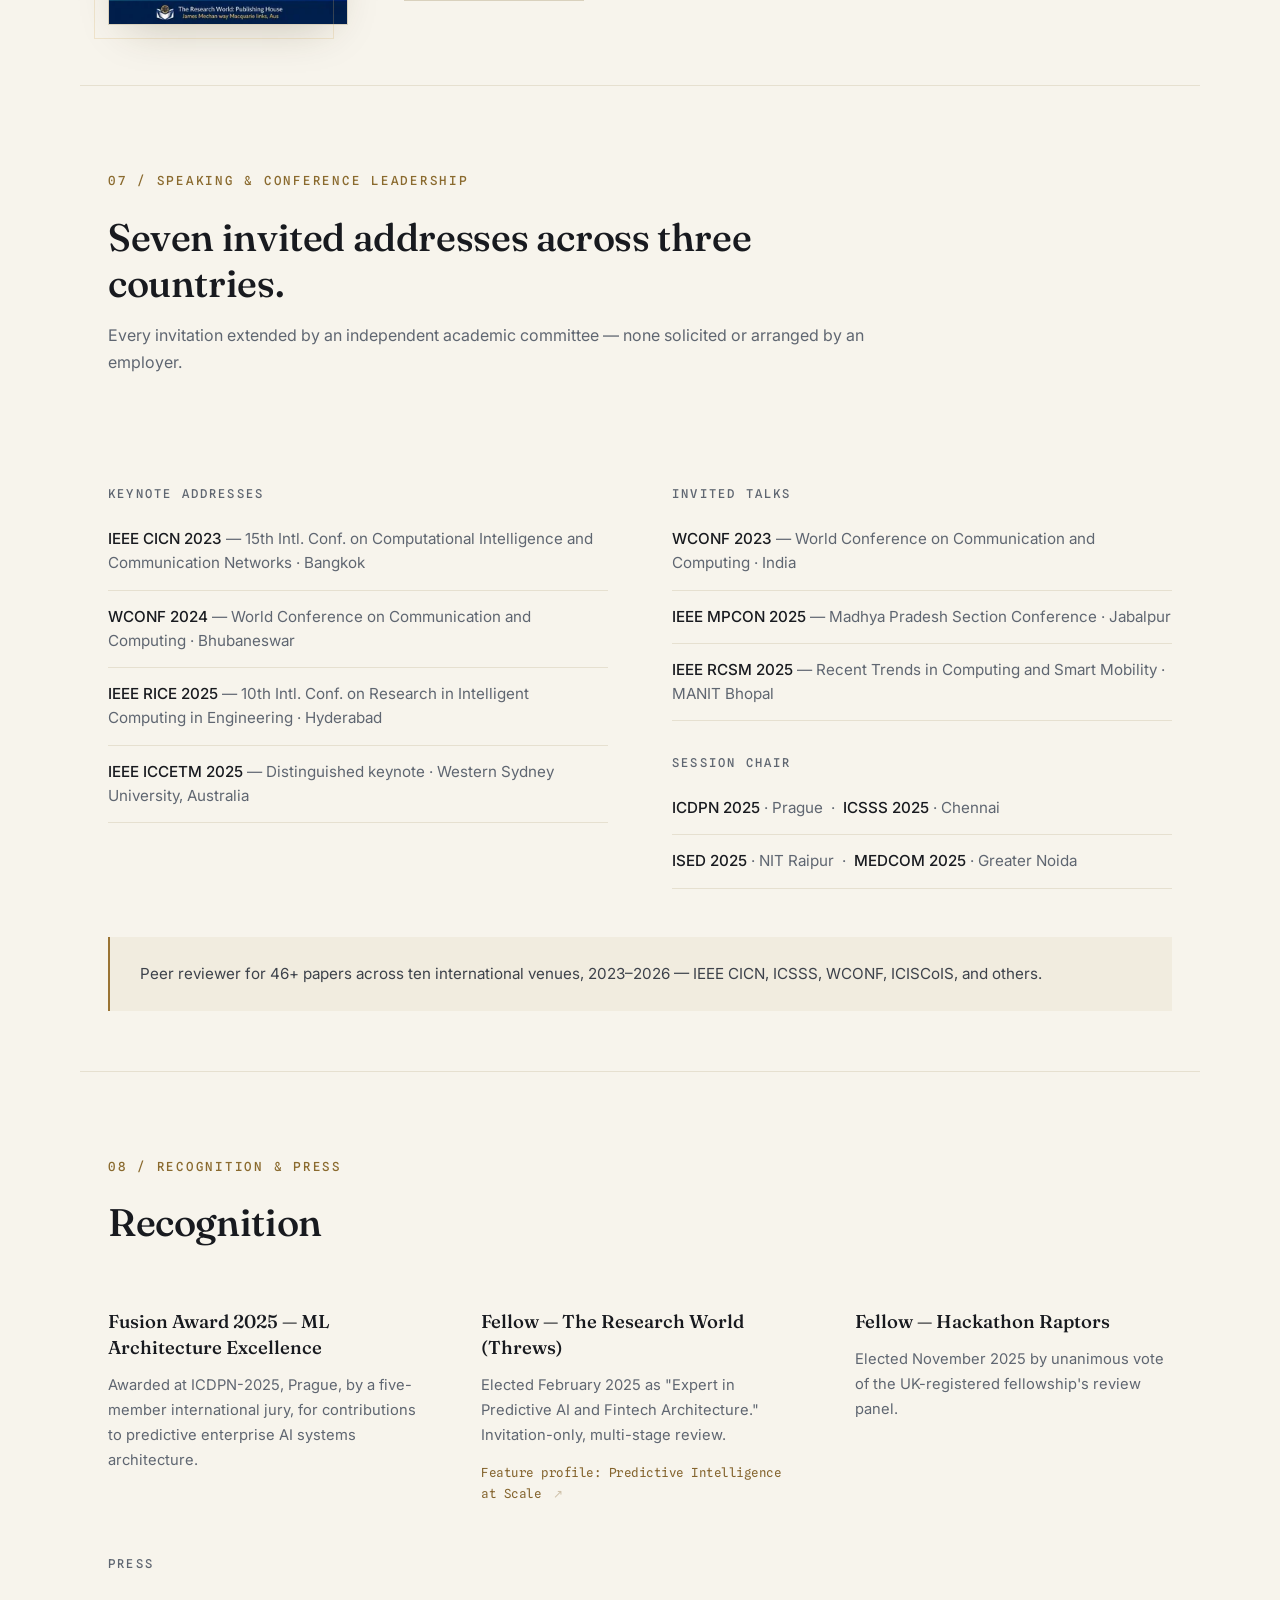
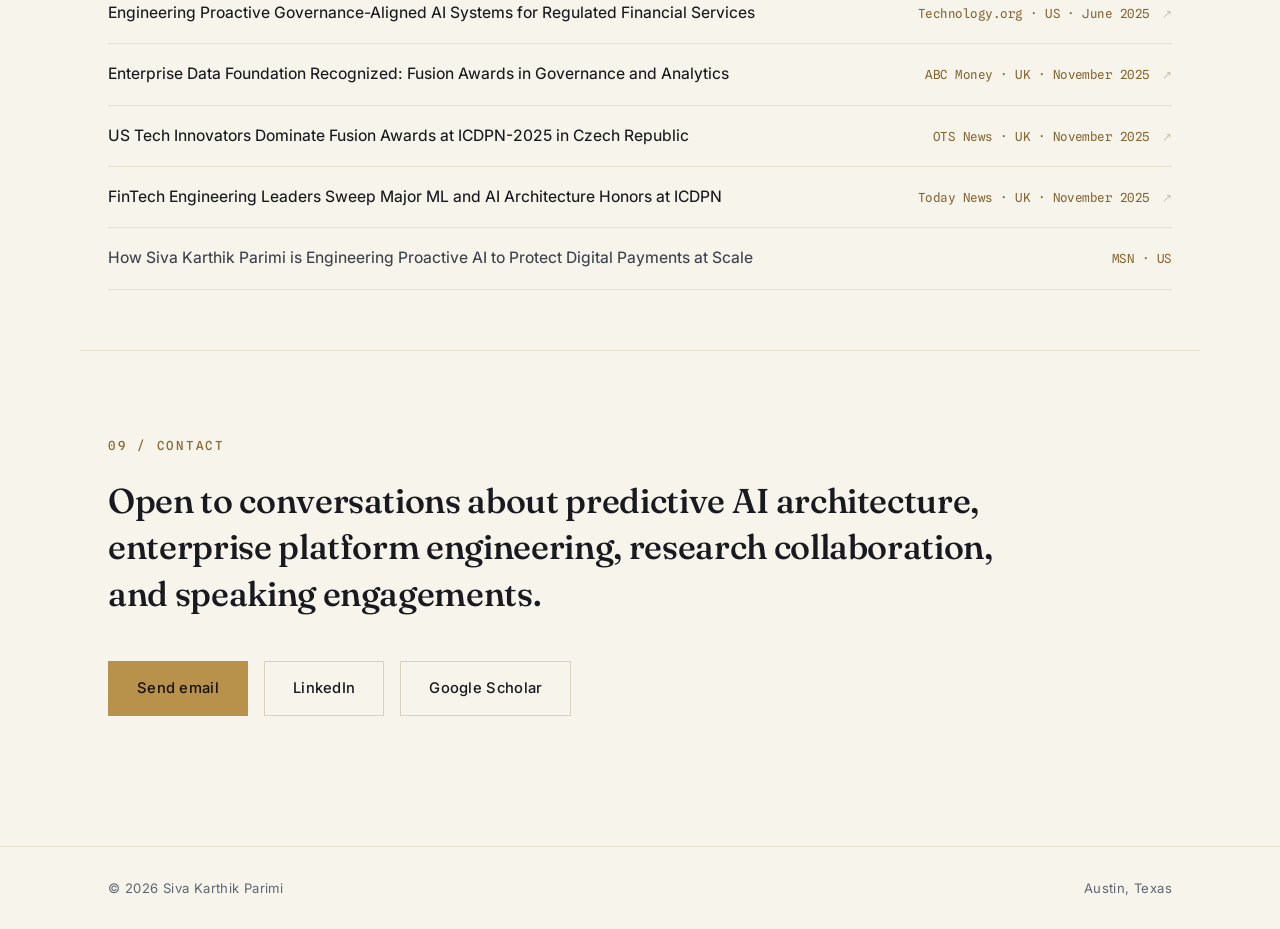
==== commit faf04100: "Add dark/light mode: ivory light palette, nav sun/moon toggle, localStorage persistence, system-pref" ====
--- a/index.html
+++ b/index.html
@@ -10,7 +10,7 @@
   <meta name="author" content="Siva Karthik Parimi" />
   <meta name="keywords" content="Siva Karthik Parimi, AI architect, predictive AI, machine learning architecture, PayPal engineer, fintech AI, LSTM, proactive intelligence, enterprise AI, software engineer Austin" />
   <link rel="canonical" href="https://sivakarthikparimi.com/" />
-  <meta name="robots" content="index, follow" />
+  <meta name="robots" content="index, follow, max-image-preview:large" />
   <meta name="theme-color" content="#0a0c10" />
 
   <!-- Open Graph -->
@@ -22,6 +22,7 @@
   <meta property="og:image:width" content="1200" />
   <meta property="og:image:height" content="630" />
   <meta property="og:site_name" content="Siva Karthik Parimi" />
+  <meta property="og:locale" content="en_US" />
   <meta property="profile:first_name" content="Siva Karthik" />
   <meta property="profile:last_name" content="Parimi" />
 
@@ -41,6 +42,13 @@
   <link rel="preconnect" href="https://fonts.gstatic.com" crossorigin />
   <link href="https://fonts.googleapis.com/css2?family=Fraunces:opsz,wght@9..144,420;9..144,520;9..144,600&family=Inter:wght@400;450;500;600&family=Spline+Sans+Mono:wght@400;500&display=swap" rel="stylesheet" />
 
+  <script>
+    (function () {
+      var t = localStorage.getItem("theme");
+      if (!t) t = window.matchMedia && window.matchMedia("(prefers-color-scheme: light)").matches ? "light" : "dark";
+      document.documentElement.dataset.theme = t;
+    })();
+  </script>
   <link rel="stylesheet" href="/assets/css/styles.css" />
 
   <!-- Structured data: Person (drives Google knowledge panel) -->
@@ -49,6 +57,7 @@
     "@context": "https://schema.org",
     "@type": "Person",
     "name": "Siva Karthik Parimi",
+    "alternateName": ["Siva Parimi", "Siva K. Parimi", "Parimi Siva Karthik"],
     "givenName": "Siva Karthik",
     "familyName": "Parimi",
     "url": "https://sivakarthikparimi.com/",
@@ -120,6 +129,15 @@
         <a href="#recognition">Recognition</a>
         <a href="#contact" class="nav__contact">Contact</a>
       </nav>
+      <button class="theme-toggle" id="themeToggle" aria-label="Switch between dark and light mode">
+        <svg class="icon-sun" viewBox="0 0 24 24" fill="none" stroke="currentColor" stroke-width="1.8" stroke-linecap="round" aria-hidden="true">
+          <circle cx="12" cy="12" r="4.4" />
+          <path d="M12 2.5v2.4M12 19.1v2.4M2.5 12h2.4M19.1 12h2.4M5.3 5.3l1.7 1.7M17 17l1.7 1.7M18.7 5.3L17 7M7 17l-1.7 1.7" />
+        </svg>
+        <svg class="icon-moon" viewBox="0 0 24 24" fill="none" stroke="currentColor" stroke-width="1.8" stroke-linecap="round" stroke-linejoin="round" aria-hidden="true">
+          <path d="M20.4 14.2A8.4 8.4 0 0 1 9.8 3.6a8.4 8.4 0 1 0 10.6 10.6Z" />
+        </svg>
+      </button>
       <button class="nav__toggle" id="navToggle" aria-label="Toggle menu" aria-expanded="false">
         <span></span><span></span>
       </button>
--- a/assets/css/styles.css
+++ b/assets/css/styles.css
@@ -17,14 +17,39 @@
   --gold-soft: #b89557;
   --gold-dim:  rgba(212, 175, 106, .14);
   --maxw:      1120px;
+  --shadow-photo: 0 30px 80px -30px rgba(0,0,0,.8);
+  --shadow-book:  0 24px 60px -24px rgba(0,0,0,.8);
+  --press-name: #9aa0ab;
   --serif:     'Fraunces', Georgia, serif;
   --sans:      'Inter', system-ui, -apple-system, sans-serif;
   --mono:      'Spline Sans Mono', ui-monospace, monospace;
 }
 
+html[data-theme="light"] {
+  --bg:        #f7f4ec;
+  --bg-soft:   #f1ecdf;
+  --surface:   #fdfbf6;
+  --line:      #d9d1bd;
+  --line-soft: #e6e0d0;
+  --text:      #181a1f;
+  --body:      #3d424b;
+  --muted:     #6b7280;
+  --muted-2:   #5f6671;
+  --gold:      #9a7434;
+  --gold-soft: #84642e;
+  --gold-dim:  rgba(154, 116, 52, .22);
+  --shadow-photo: 0 24px 60px -28px rgba(60, 45, 15, .30);
+  --shadow-book:  0 18px 44px -20px rgba(60, 45, 15, .28);
+  --press-name: #565d68;
+}
+html[data-theme="light"] .btn--solid { background: #b8924a; color: #14100a; }
+html[data-theme="light"] .hero__caption span,
+html[data-theme="light"] .kicker { color: #8a6a2e; }
+
 * { box-sizing: border-box; margin: 0; padding: 0; }
 html { scroll-behavior: smooth; scroll-padding-top: 92px; }
 body {
+  transition: background .35s ease, color .35s ease;
   font-family: var(--sans);
   font-weight: 400;
   background: var(--bg);
@@ -87,6 +112,21 @@
 .nav__toggle[aria-expanded="true"] span:nth-child(1) { transform: translateY(4px) rotate(45deg); }
 .nav__toggle[aria-expanded="true"] span:nth-child(2) { transform: translateY(-3.5px) rotate(-45deg); }
 
+/* ---------- THEME TOGGLE ---------- */
+.theme-toggle {
+  display: inline-flex; align-items: center; justify-content: center;
+  width: 38px; height: 38px; border-radius: 999px;
+  background: none; border: 1px solid var(--line); color: var(--muted-2);
+  cursor: pointer; transition: color .2s, border-color .2s, transform .3s;
+  margin-left: 26px; flex-shrink: 0;
+}
+.theme-toggle:hover { color: var(--gold); border-color: var(--gold); transform: rotate(15deg); }
+.theme-toggle svg { width: 17px; height: 17px; }
+.theme-toggle .icon-sun { display: block; }
+.theme-toggle .icon-moon { display: none; }
+html[data-theme="light"] .theme-toggle .icon-sun { display: none; }
+html[data-theme="light"] .theme-toggle .icon-moon { display: block; }
+
 /* ---------- BUTTONS ---------- */
 .btn {
   display: inline-flex; align-items: center;
@@ -142,7 +182,7 @@
 .hero__photo img {
   width: 100%; max-width: 380px;
   border: 1px solid var(--line);
-  box-shadow: 0 30px 80px -30px rgba(0,0,0,.8);
+  box-shadow: var(--shadow-photo);
 }
 .hero__photo::before {
   content: ""; position: absolute; top: 18px; left: -18px; right: 18px; bottom: -18px;
@@ -163,7 +203,7 @@
   border-top: 1px solid var(--line-soft);
 }
 .hero__press span, .hero__press a { color: var(--muted-2); font-size: .9rem; letter-spacing: .04em; }
-.hero__press span:not(.hero__press-label), .hero__press a { font-family: var(--serif); font-weight: 520; color: #9aa0ab; }
+.hero__press span:not(.hero__press-label), .hero__press a { font-family: var(--serif); font-weight: 520; color: var(--press-name); }
 .hero__press a { transition: color .2s; border-bottom: 1px solid transparent; }
 .hero__press a:hover { color: var(--gold); border-bottom-color: var(--gold-dim); }
 .hero__press-label {
@@ -279,7 +319,7 @@
 .book__cover { position: relative; display: block; }
 .book__cover img {
   width: 100%; border: 1px solid var(--line);
-  box-shadow: 0 24px 60px -24px rgba(0,0,0,.8);
+  box-shadow: var(--shadow-book);
   transition: transform .3s;
 }
 .book__cover:hover img { transform: translateY(-4px); }
@@ -386,6 +426,7 @@
   .nav__links.is-open { transform: translateY(0); }
   .nav__links a { padding: 15px 28px; }
   .nav__toggle { display: flex; }
+  .theme-toggle { margin-left: auto; margin-right: 14px; }
   .hero { padding-top: 130px; }
   .hero__stats { grid-template-columns: 1fr 1fr; gap: 26px; }
   .hero__photo img { max-width: 100%; }
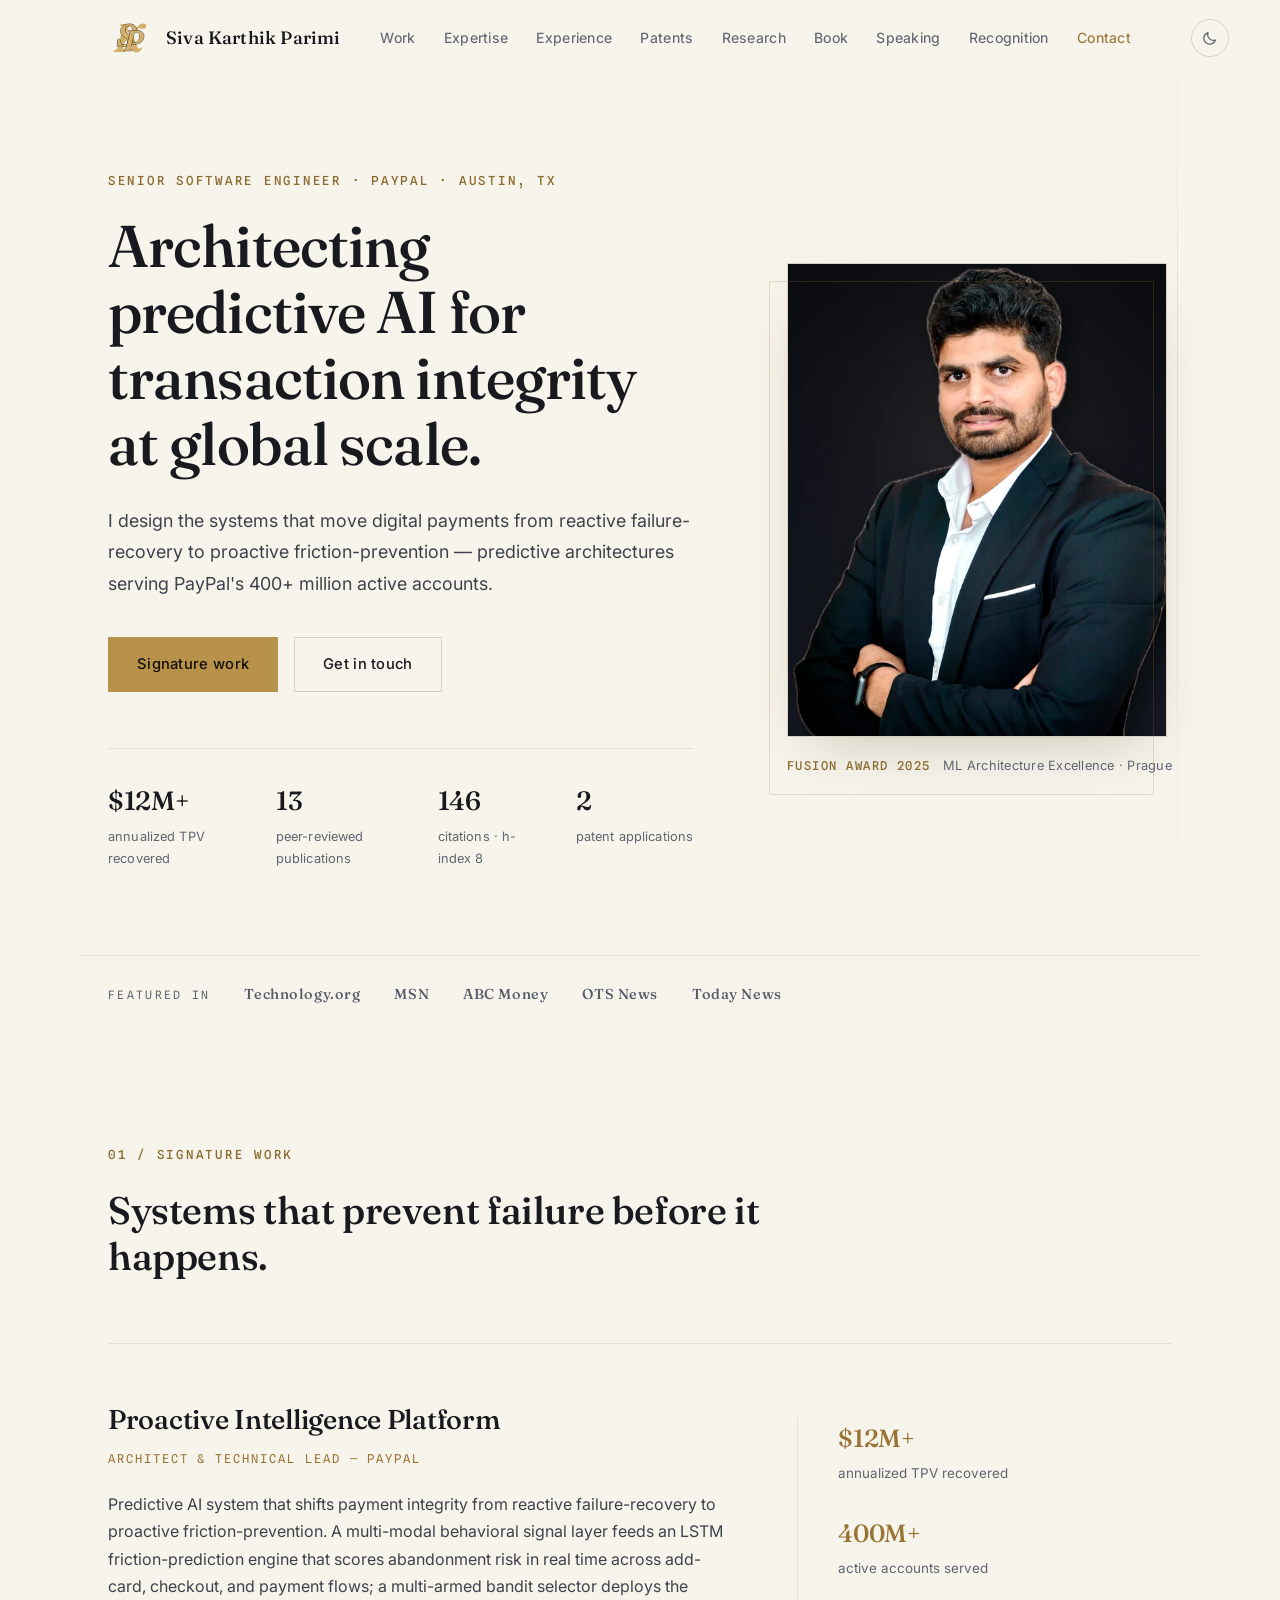
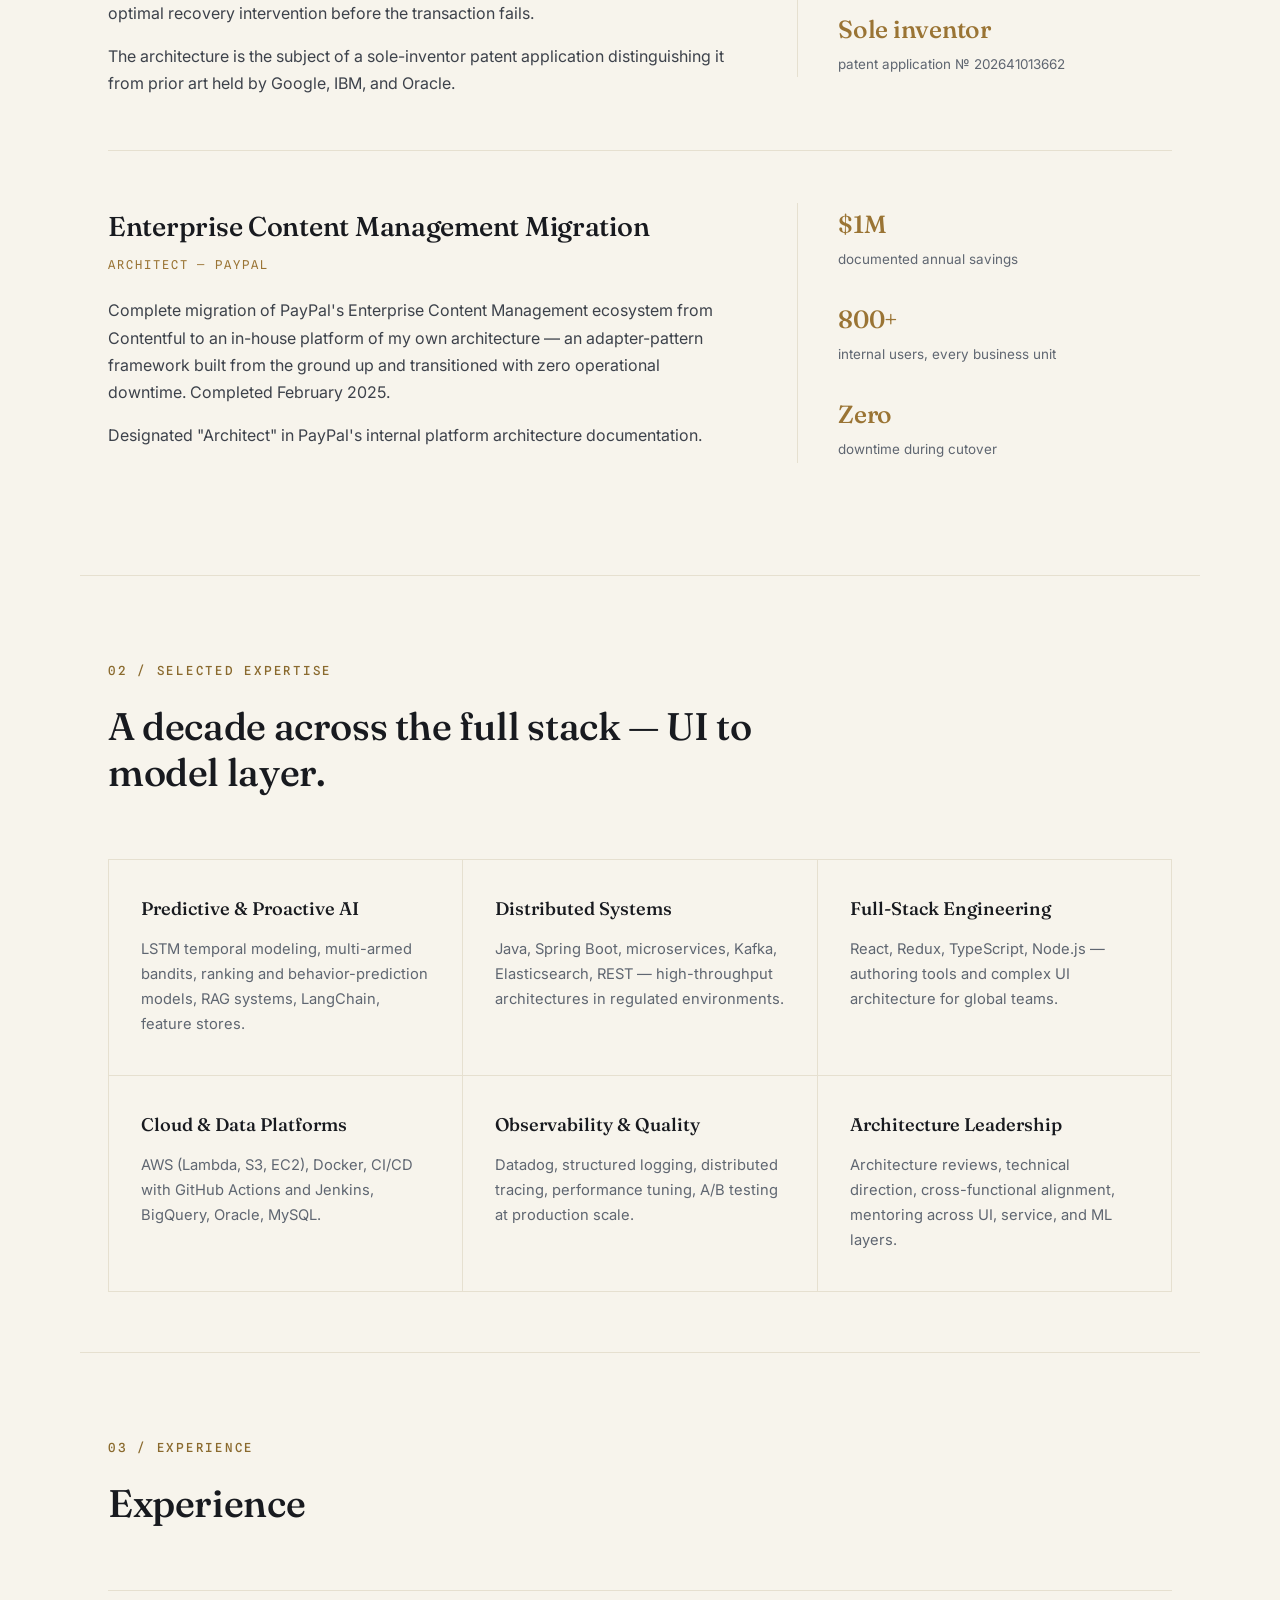
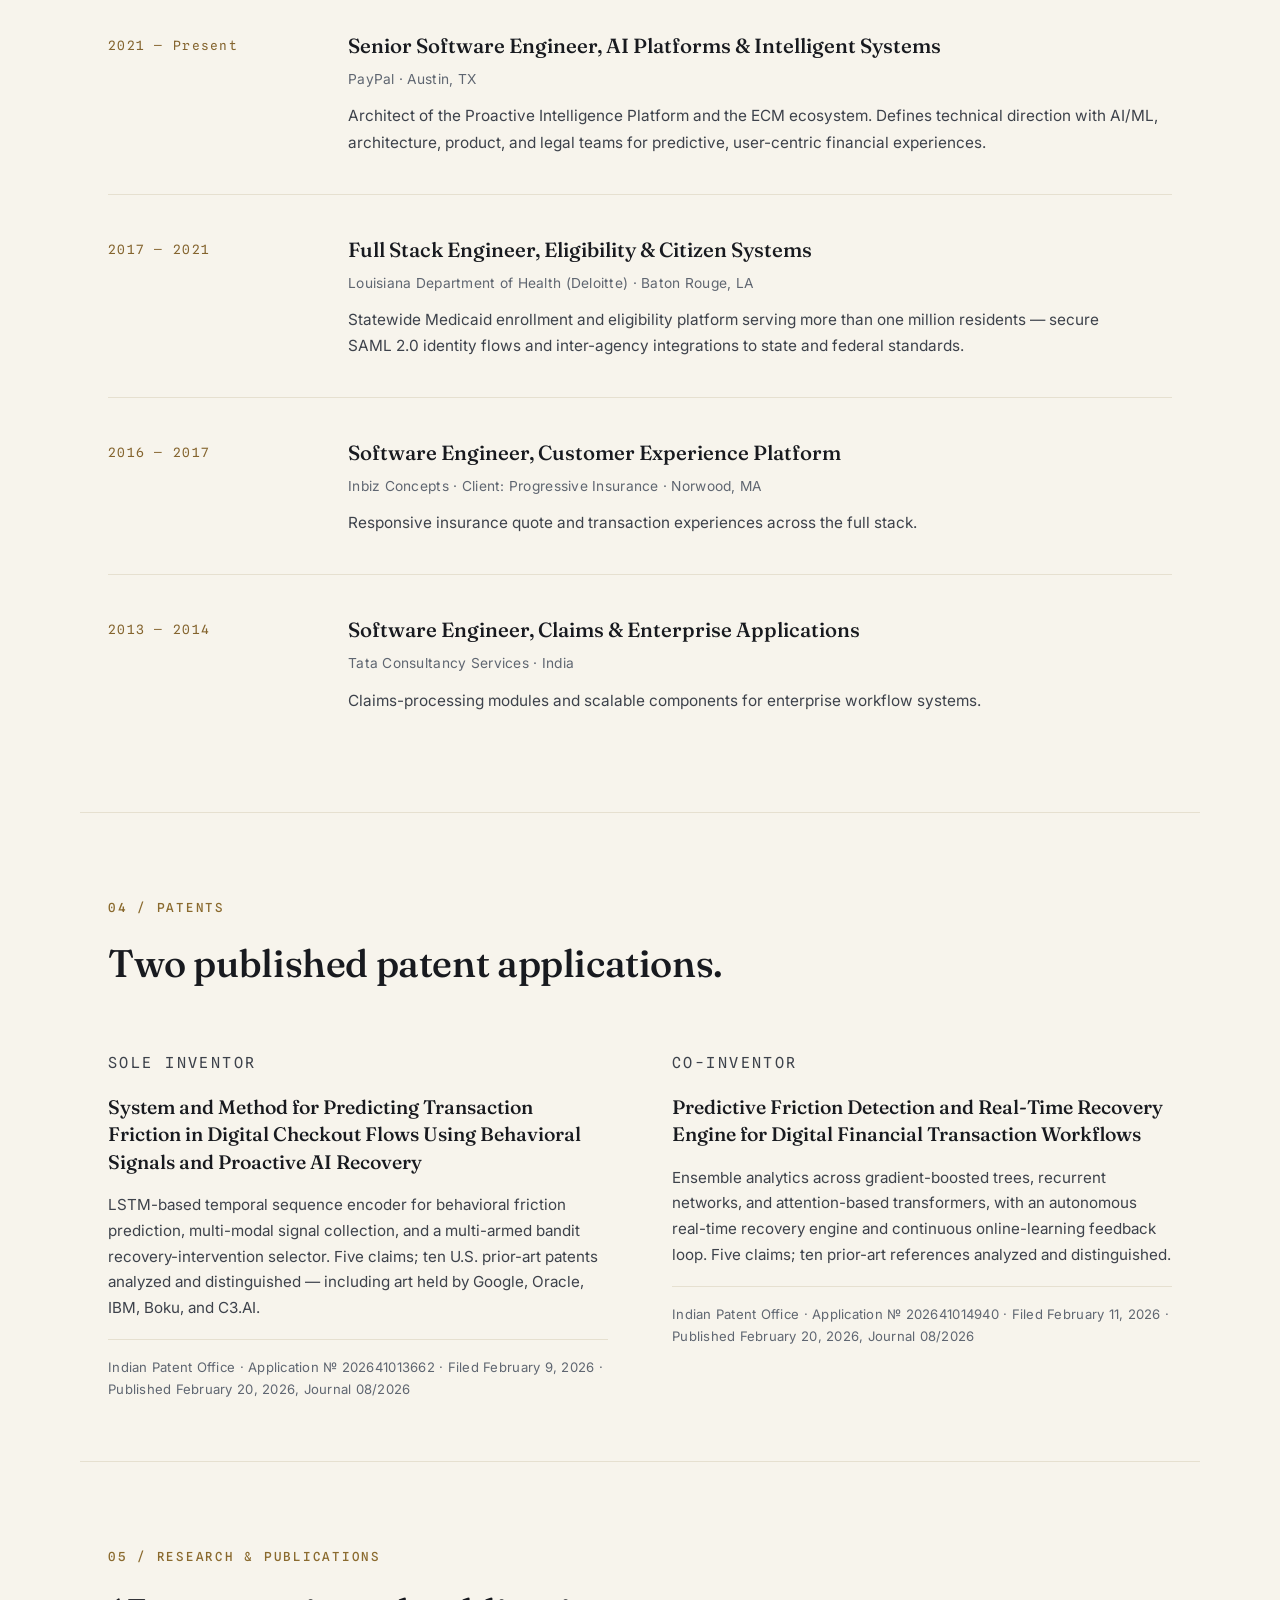
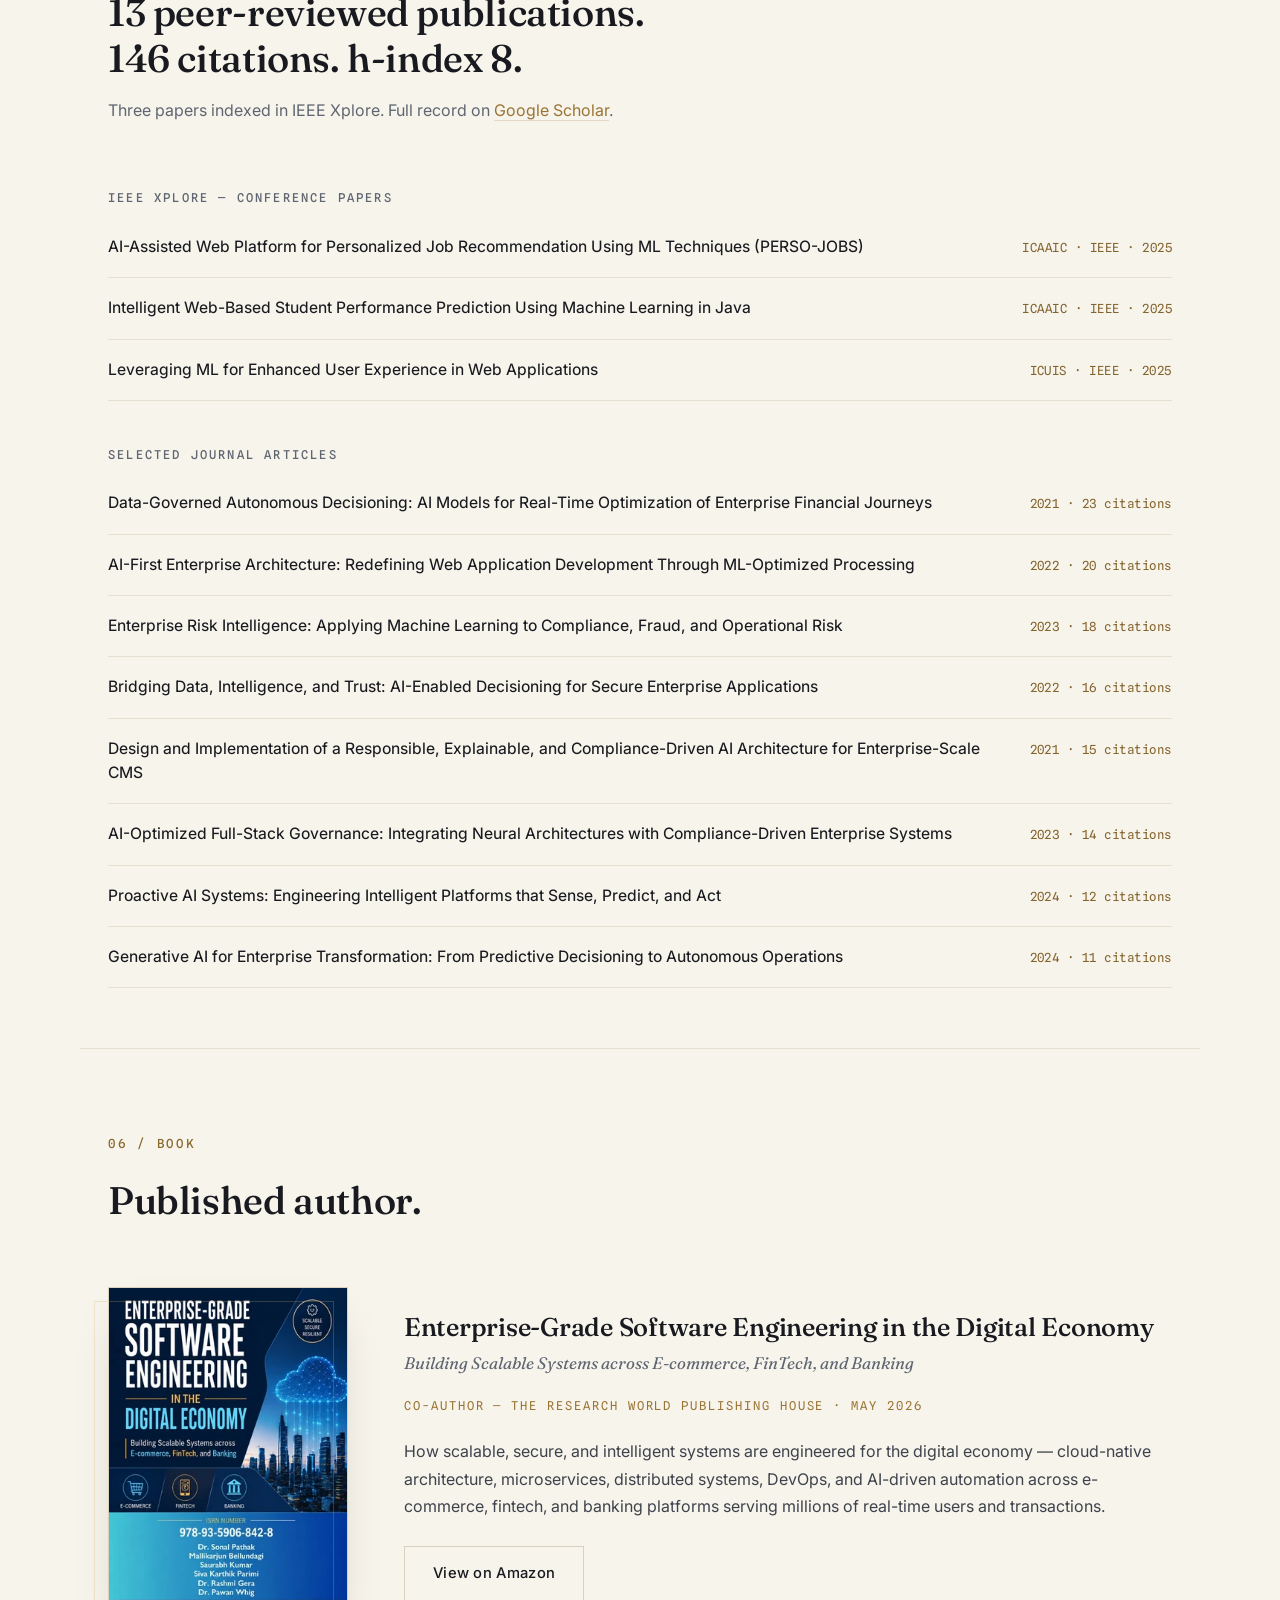
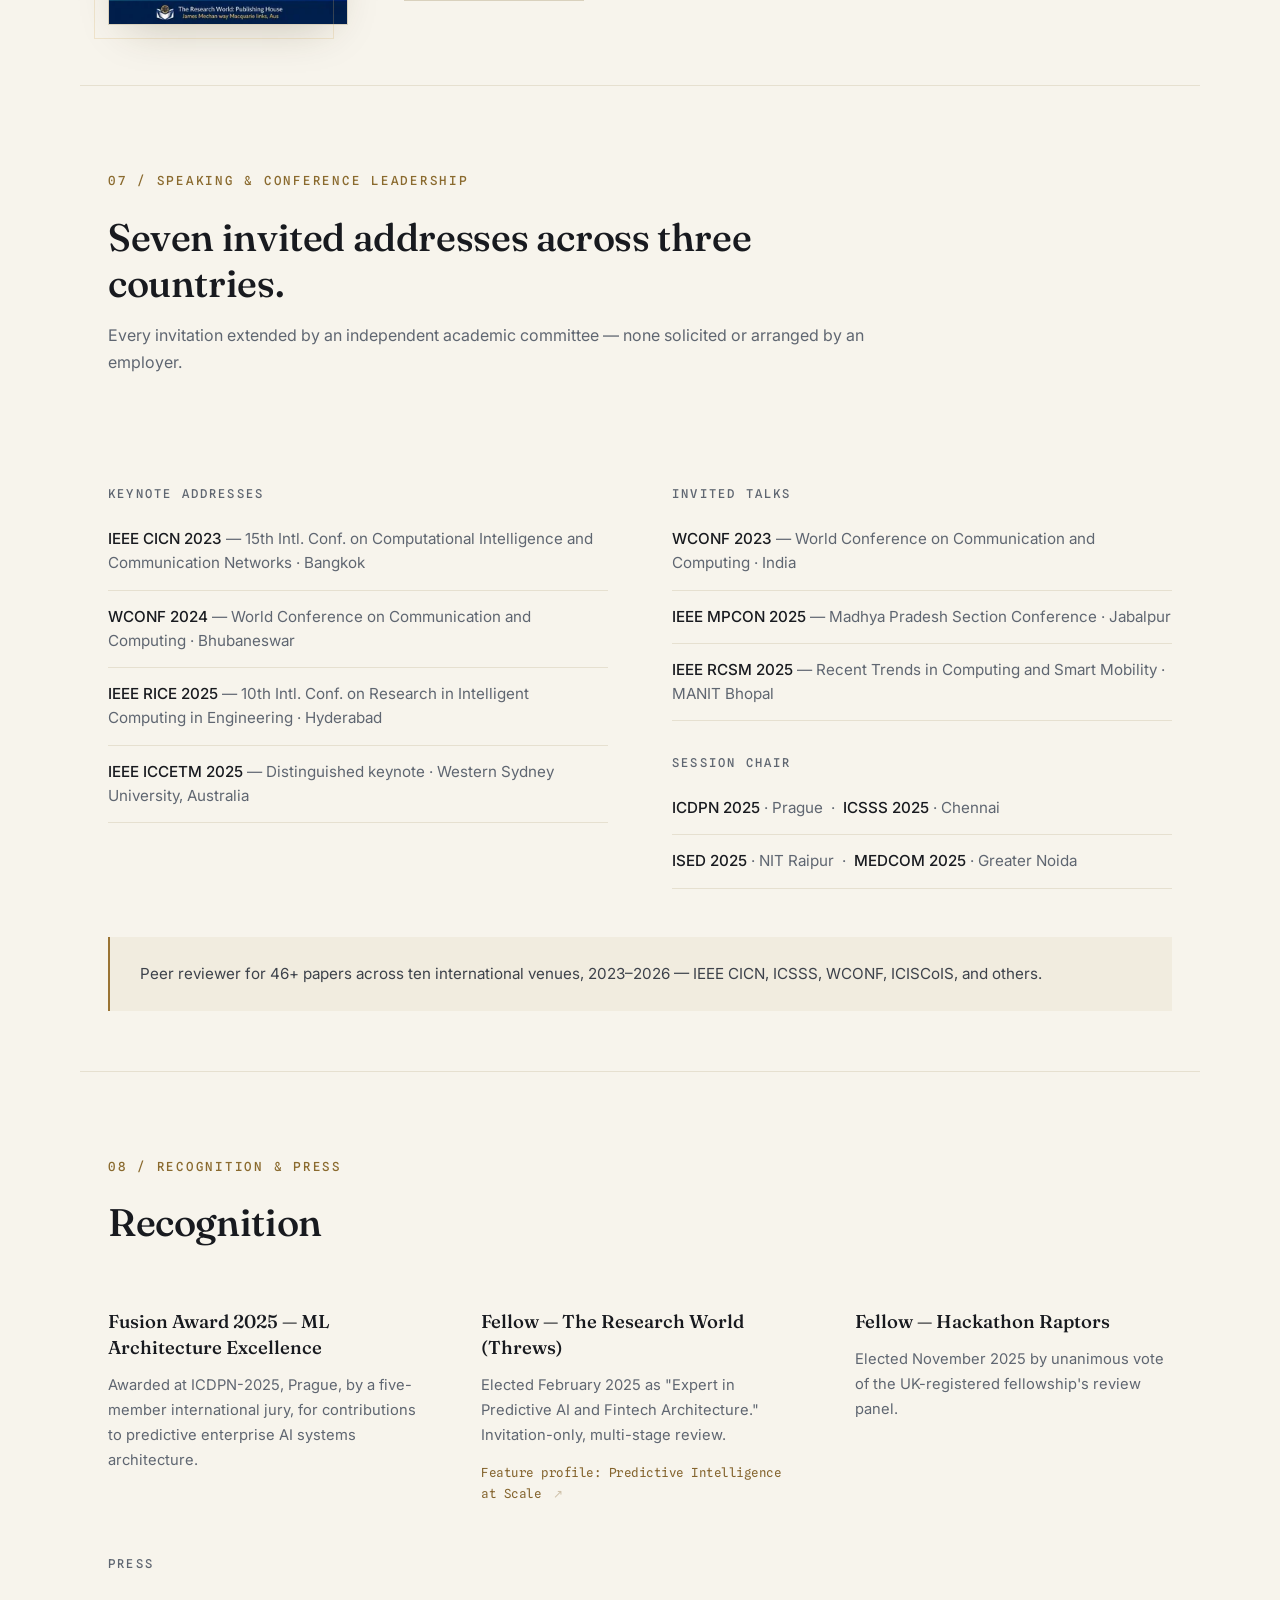
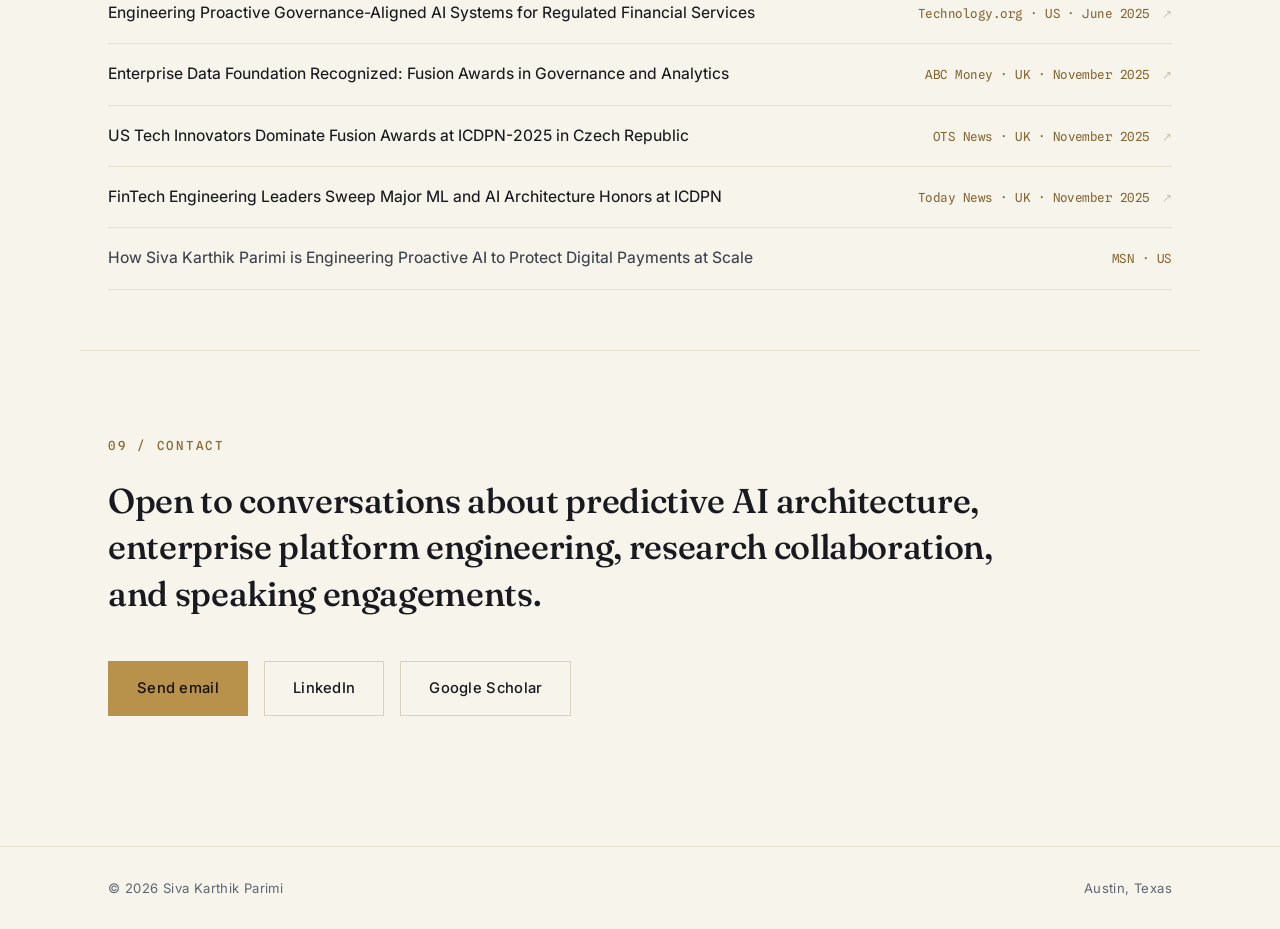
==== commit 2fa1d7b6: "Nav: prevent brand wrapping, add brand/links gap; default theme is light Co-Authored-By: Claude Fabl" ====
--- a/index.html
+++ b/index.html
@@ -11,7 +11,7 @@
   <meta name="keywords" content="Siva Karthik Parimi, AI architect, predictive AI, machine learning architecture, PayPal engineer, fintech AI, LSTM, proactive intelligence, enterprise AI, software engineer Austin" />
   <link rel="canonical" href="https://sivakarthikparimi.com/" />
   <meta name="robots" content="index, follow, max-image-preview:large" />
-  <meta name="theme-color" content="#0a0c10" />
+  <meta name="theme-color" content="#f7f4ec" />
 
   <!-- Open Graph -->
   <meta property="og:type" content="profile" />
@@ -44,9 +44,7 @@
 
   <script>
     (function () {
-      var t = localStorage.getItem("theme");
-      if (!t) t = window.matchMedia && window.matchMedia("(prefers-color-scheme: light)").matches ? "light" : "dark";
-      document.documentElement.dataset.theme = t;
+      document.documentElement.dataset.theme = localStorage.getItem("theme") || "light";
     })();
   </script>
   <link rel="stylesheet" href="/assets/css/styles.css" />
--- a/assets/css/styles.css
+++ b/assets/css/styles.css
@@ -89,9 +89,10 @@
   transition: border-color .35s;
 }
 .nav.is-scrolled { border-bottom-color: var(--line-soft); }
-.nav__inner { display: flex; align-items: center; justify-content: space-between; height: 76px; }
+.nav__inner { display: flex; align-items: center; justify-content: space-between; gap: 40px; height: 76px; }
 .nav__brand {
   display: flex; align-items: center; gap: 14px;
+  white-space: nowrap; flex-shrink: 0;
   font-family: var(--serif);
   font-weight: 520;
   font-size: 1.12rem;
@@ -99,7 +100,7 @@
   color: var(--text);
 }
 .nav__logo { color: var(--gold); flex-shrink: 0; }
-.nav__links { display: flex; align-items: center; gap: 34px; }
+.nav__links { display: flex; align-items: center; gap: clamp(16px, 2.2vw, 30px); }
 .nav__links a {
   font-size: .88rem; font-weight: 450; color: var(--muted-2);
   letter-spacing: .02em; transition: color .2s;
@@ -118,7 +119,7 @@
   width: 38px; height: 38px; border-radius: 999px;
   background: none; border: 1px solid var(--line); color: var(--muted-2);
   cursor: pointer; transition: color .2s, border-color .2s, transform .3s;
-  margin-left: 26px; flex-shrink: 0;
+  margin-left: 20px; flex-shrink: 0;
 }
 .theme-toggle:hover { color: var(--gold); border-color: var(--gold); transform: rotate(15deg); }
 .theme-toggle svg { width: 17px; height: 17px; }
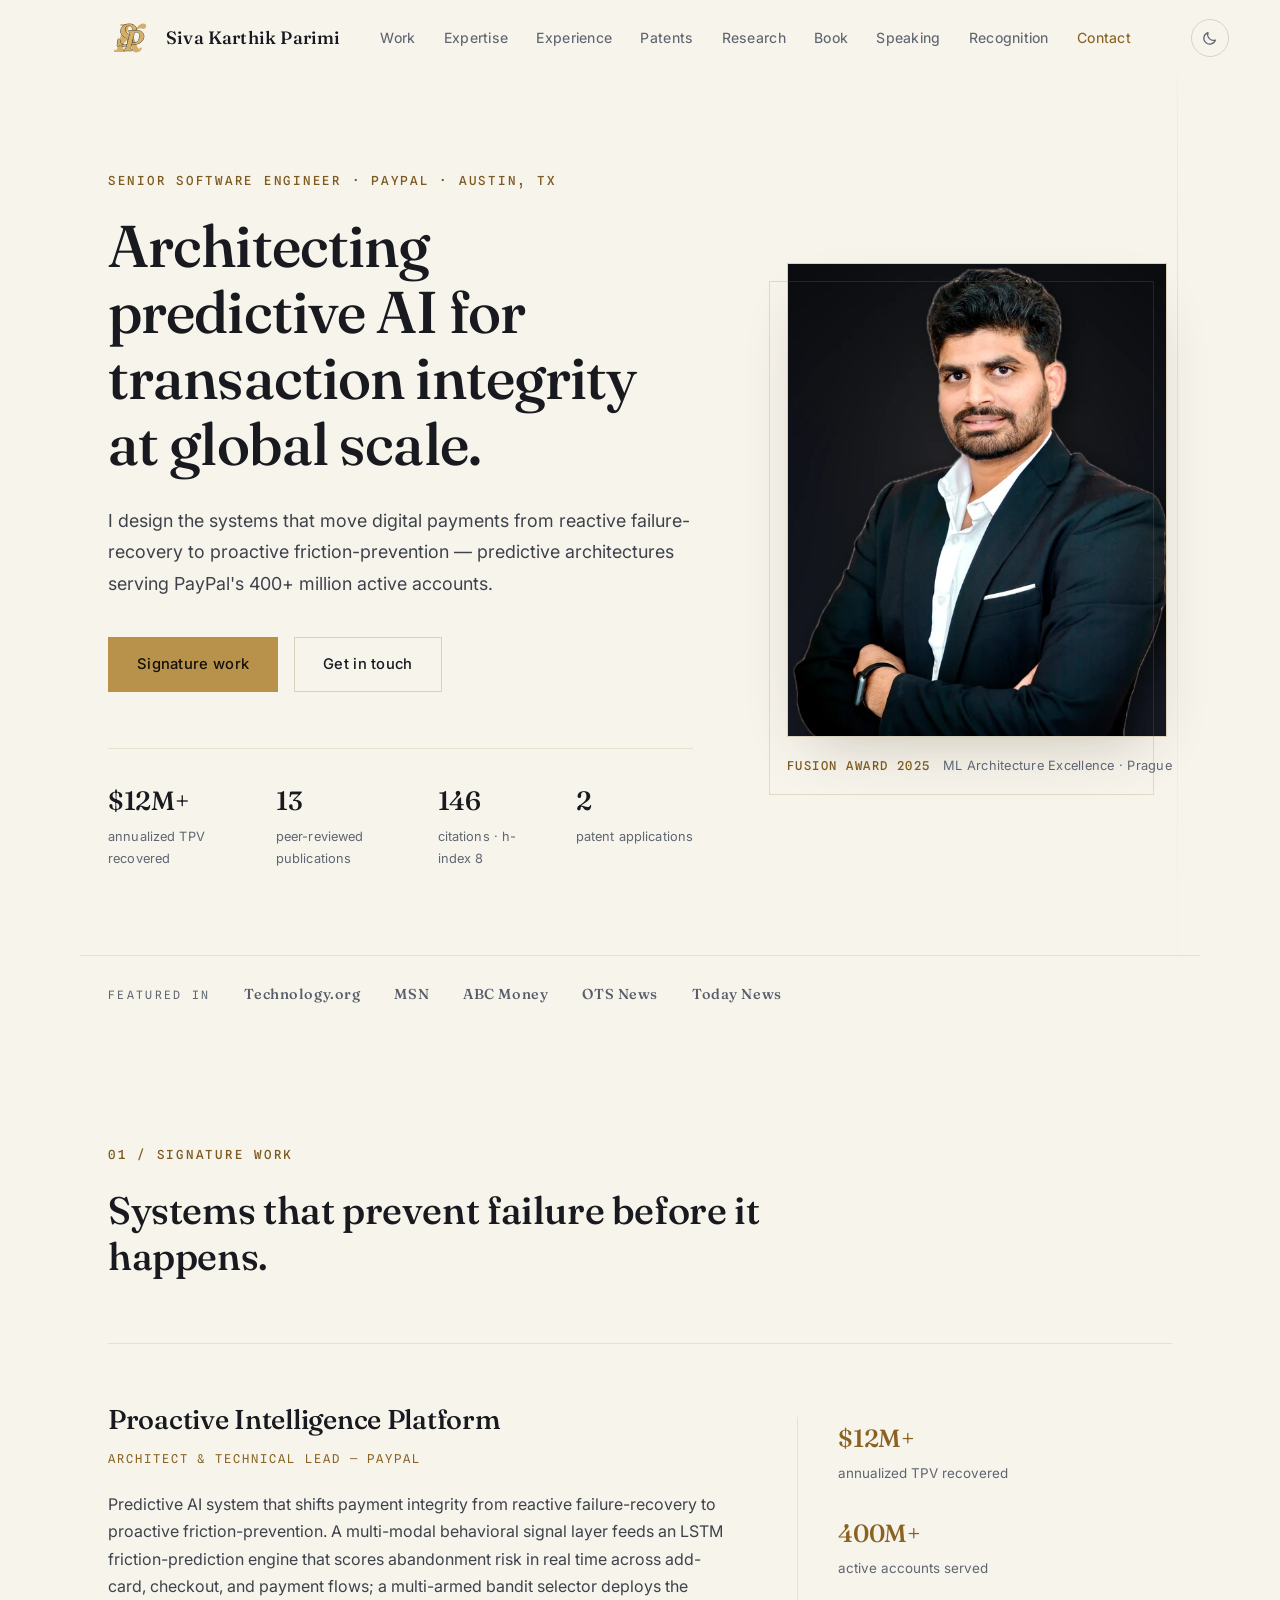
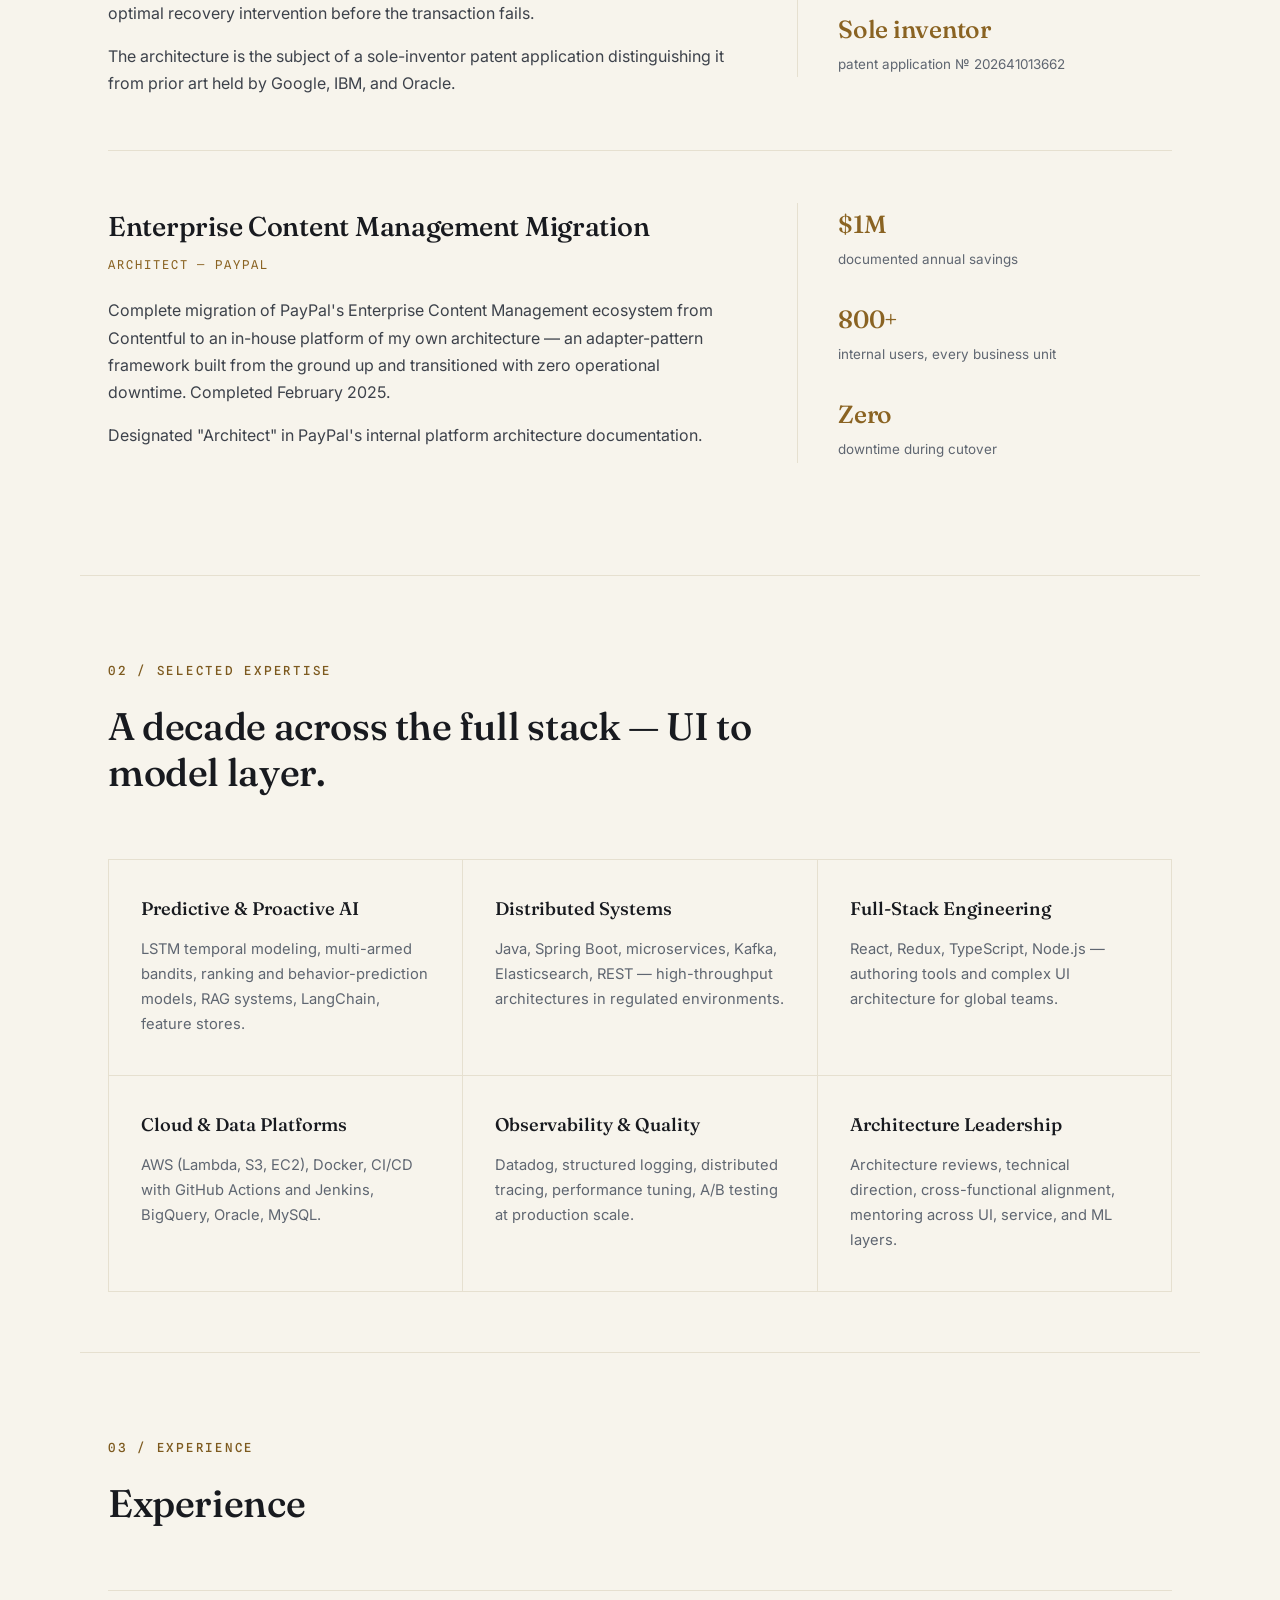
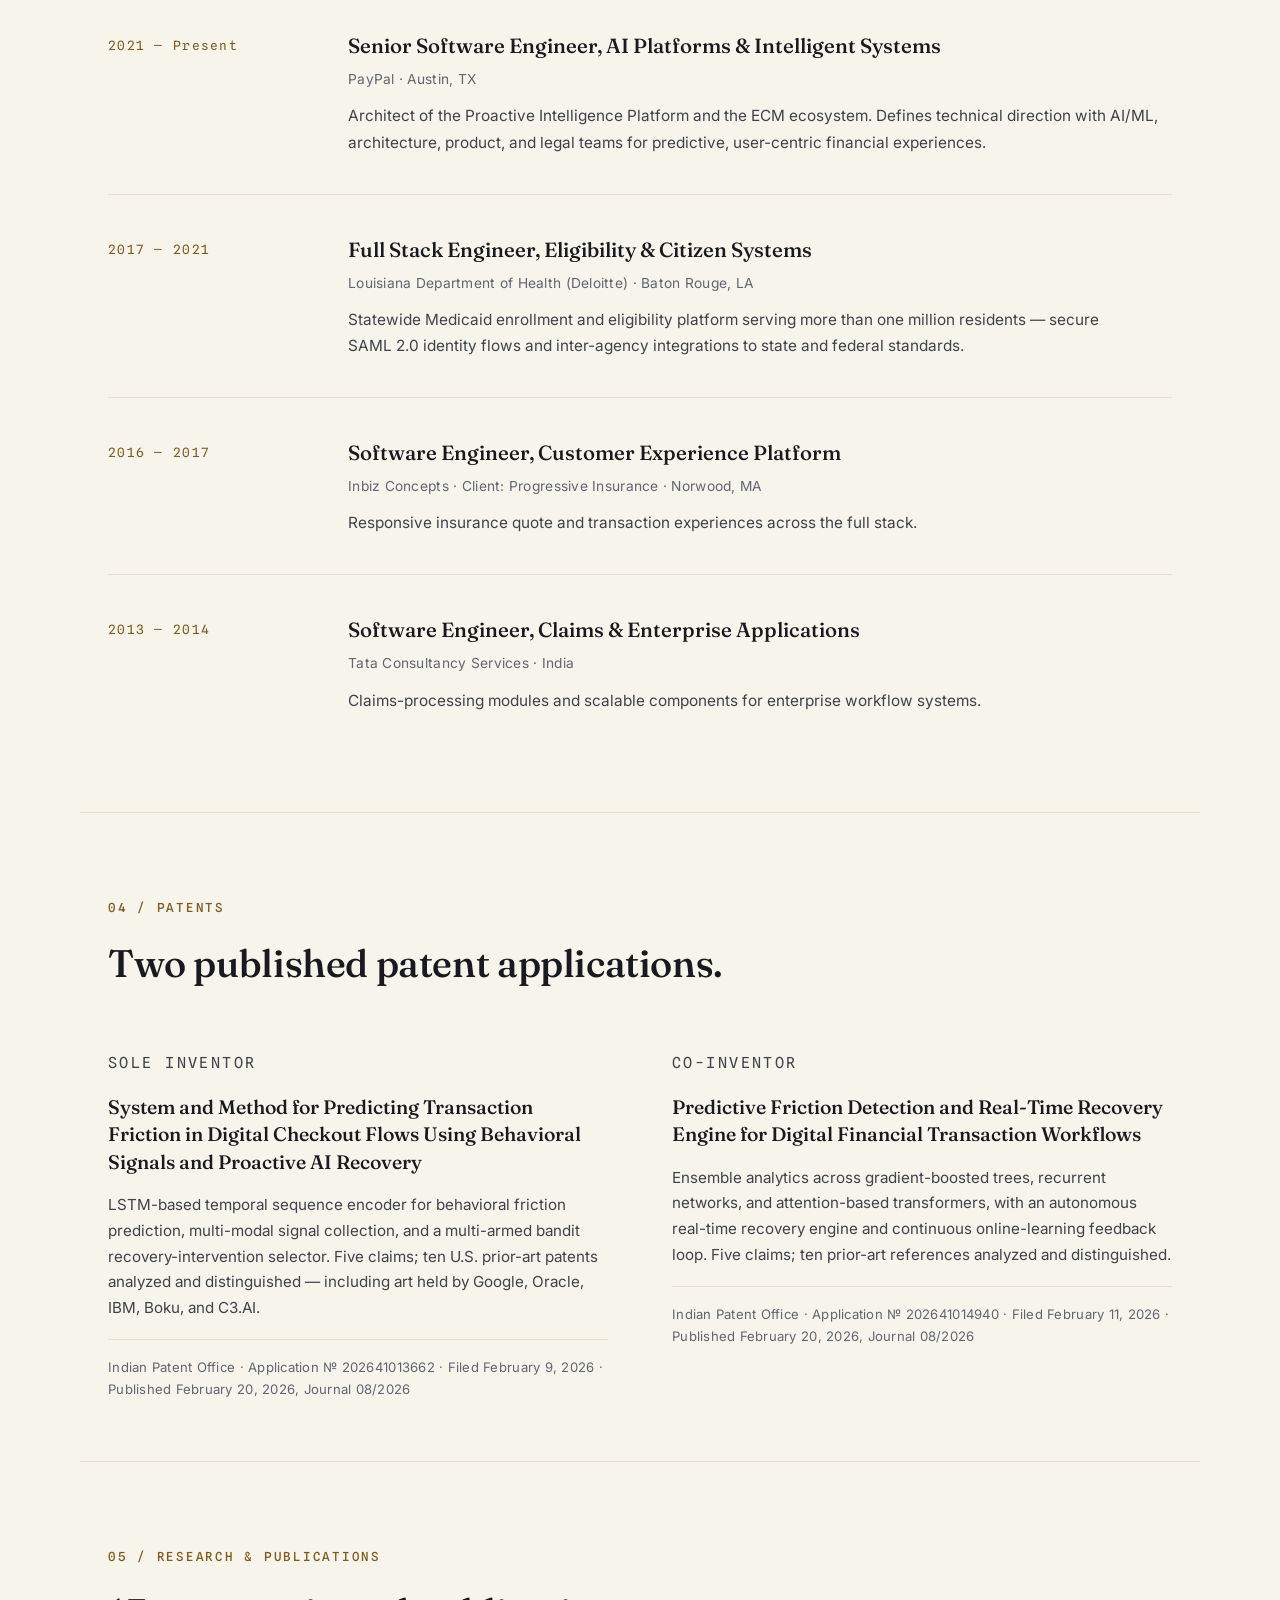
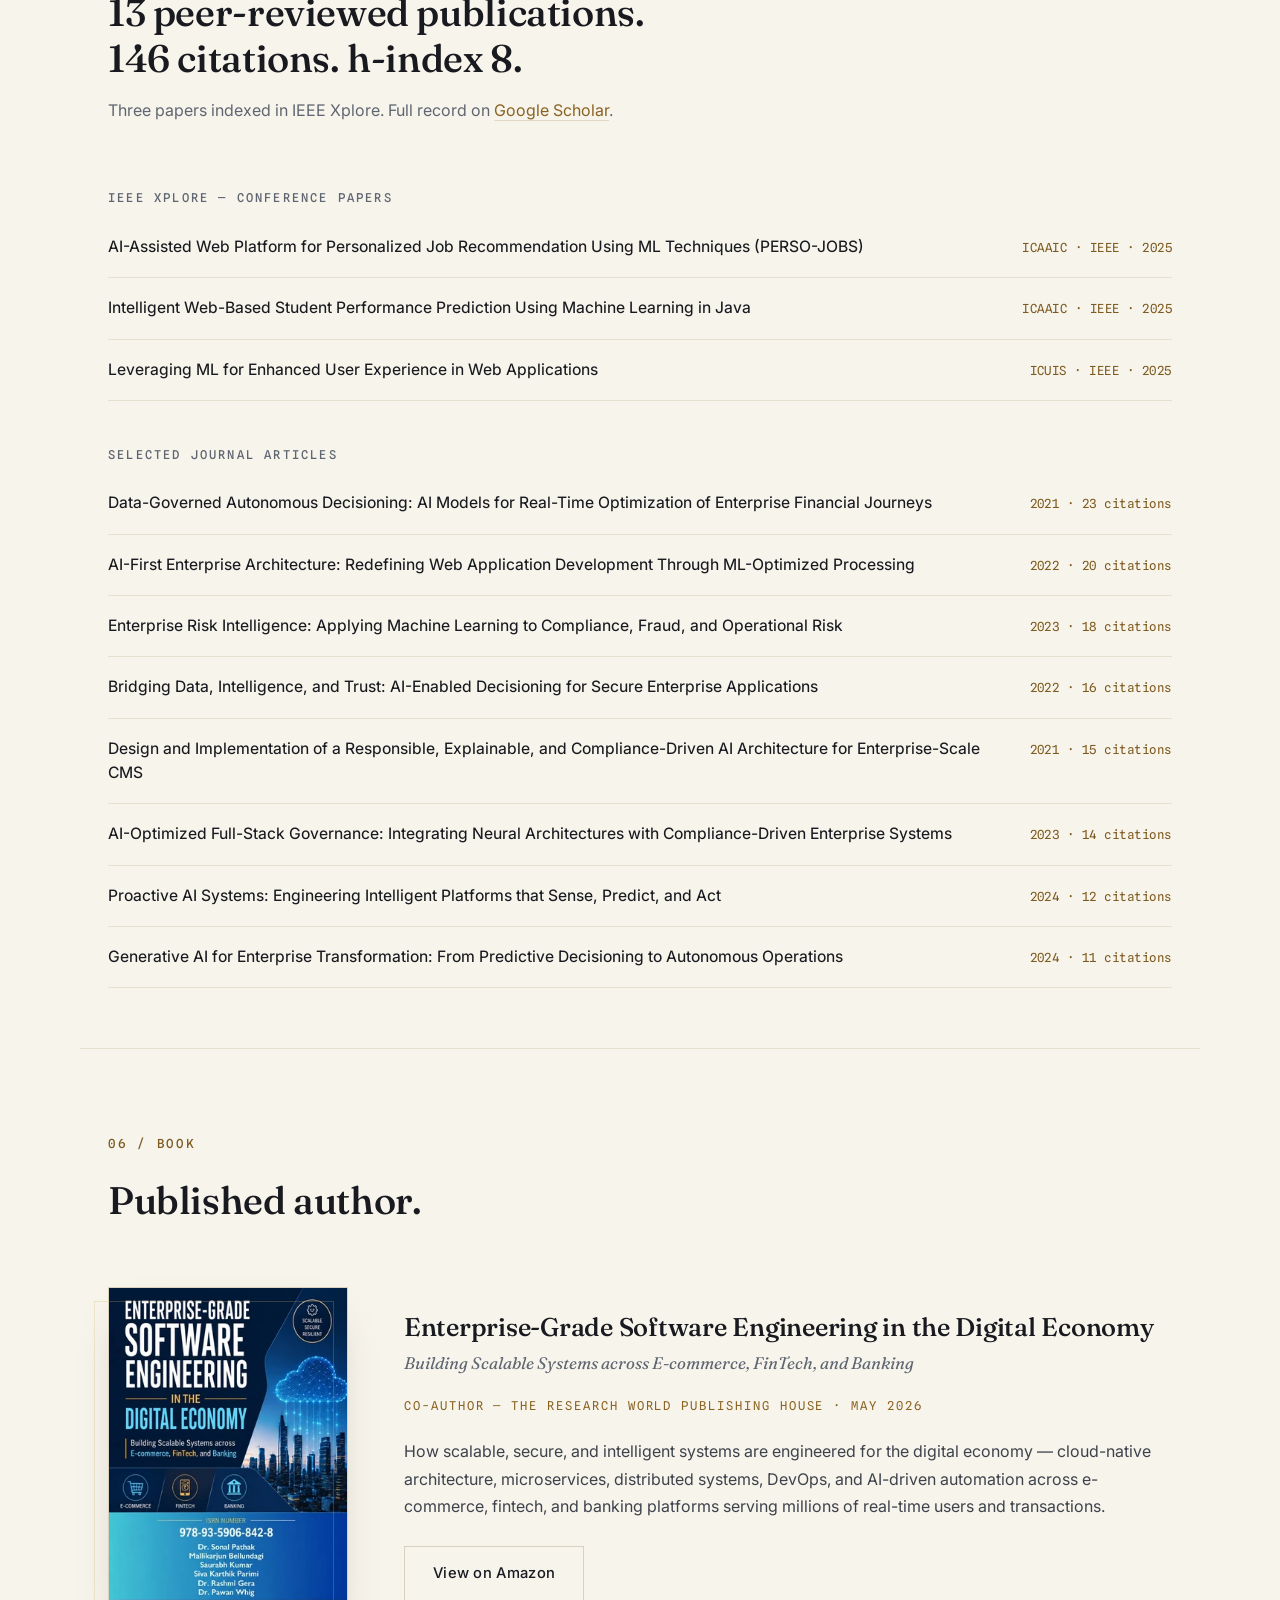
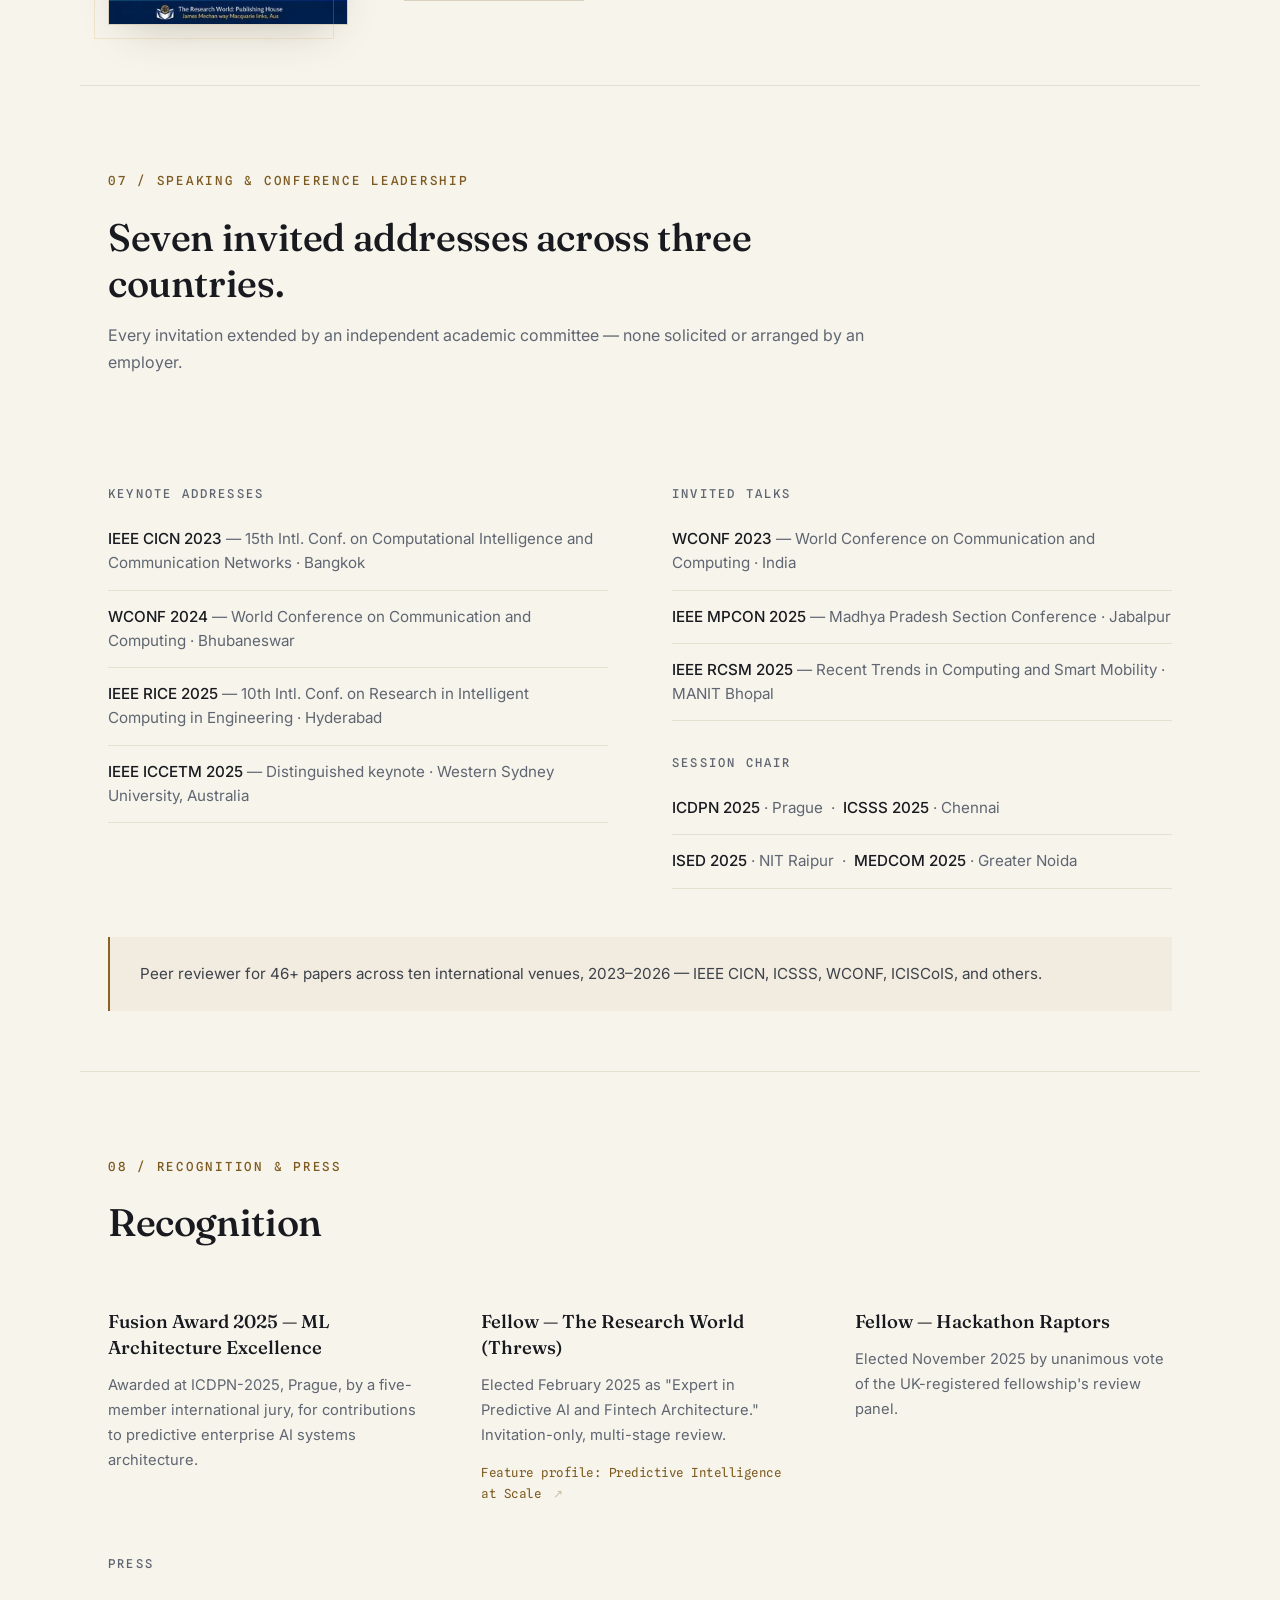
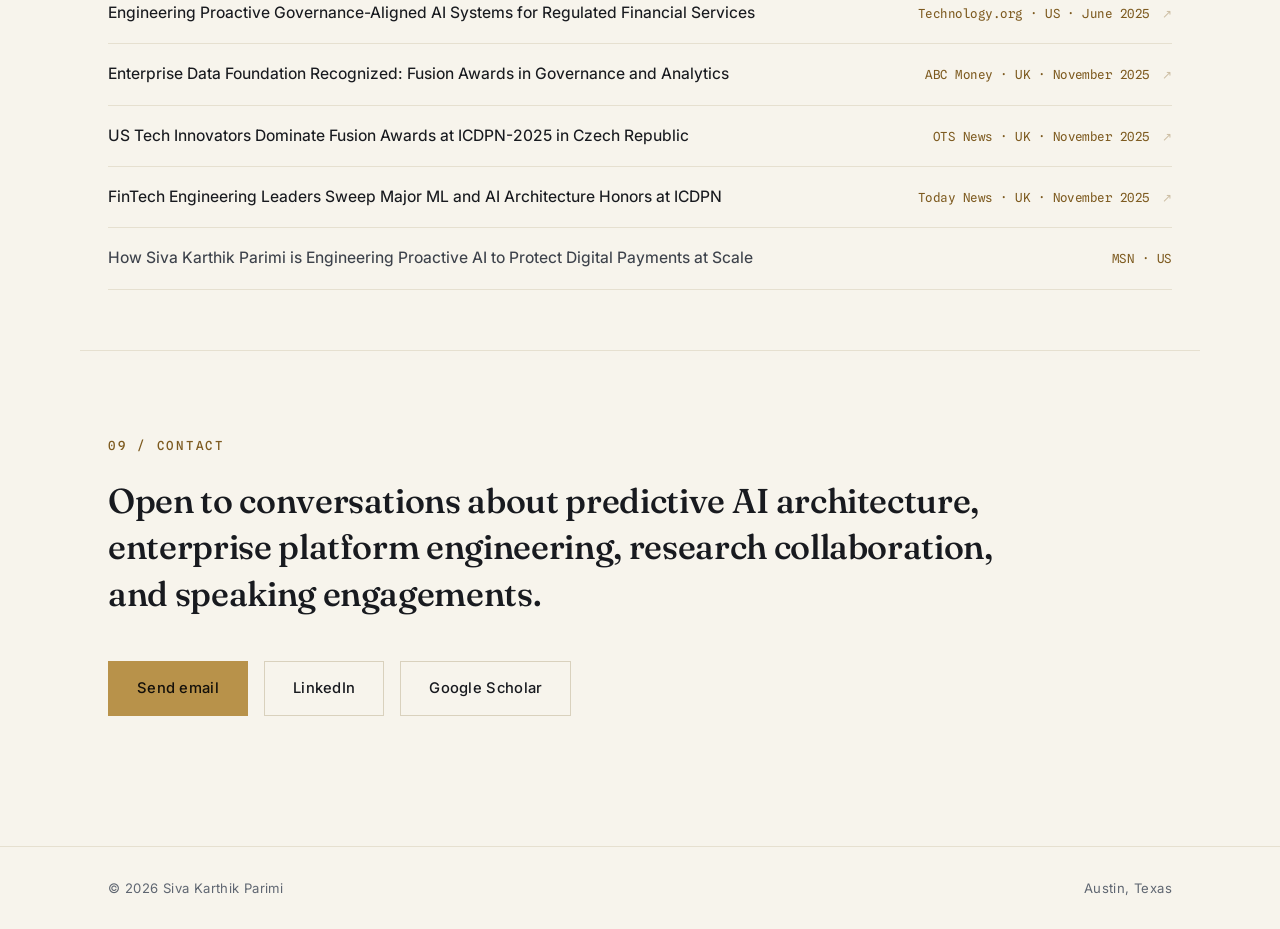
==== commit 4bf831d8: "Perf: preload hero portrait (LCP element) Co-Authored-By: Claude Fable 5 <noreply@anthropic.com>" ====
--- a/index.html
+++ b/index.html
@@ -47,6 +47,9 @@
       document.documentElement.dataset.theme = localStorage.getItem("theme") || "light";
     })();
   </script>
+  <link rel="preload" as="image" type="image/webp"
+    imagesrcset="/assets/img/portrait-560.webp 560w, /assets/img/portrait-800.webp 800w, /assets/img/portrait-1120.webp 1120w"
+    imagesizes="(max-width: 700px) 72vw, 380px" />
   <link rel="stylesheet" href="/assets/css/styles.css" />
 
   <!-- Structured data: Person (drives Google knowledge panel) -->
--- a/assets/css/styles.css
+++ b/assets/css/styles.css
@@ -35,8 +35,8 @@
   --body:      #3d424b;
   --muted:     #6b7280;
   --muted-2:   #5f6671;
-  --gold:      #9a7434;
-  --gold-soft: #84642e;
+  --gold:      #8a6322;
+  --gold-soft: #7d5a1f;
   --gold-dim:  rgba(154, 116, 52, .22);
   --shadow-photo: 0 24px 60px -28px rgba(60, 45, 15, .30);
   --shadow-book:  0 18px 44px -20px rgba(60, 45, 15, .28);
@@ -44,7 +44,7 @@
 }
 html[data-theme="light"] .btn--solid { background: #b8924a; color: #14100a; }
 html[data-theme="light"] .hero__caption span,
-html[data-theme="light"] .kicker { color: #8a6a2e; }
+html[data-theme="light"] .kicker { color: #7d5a1f; }
 
 * { box-sizing: border-box; margin: 0; padding: 0; }
 html { scroll-behavior: smooth; scroll-padding-top: 92px; }
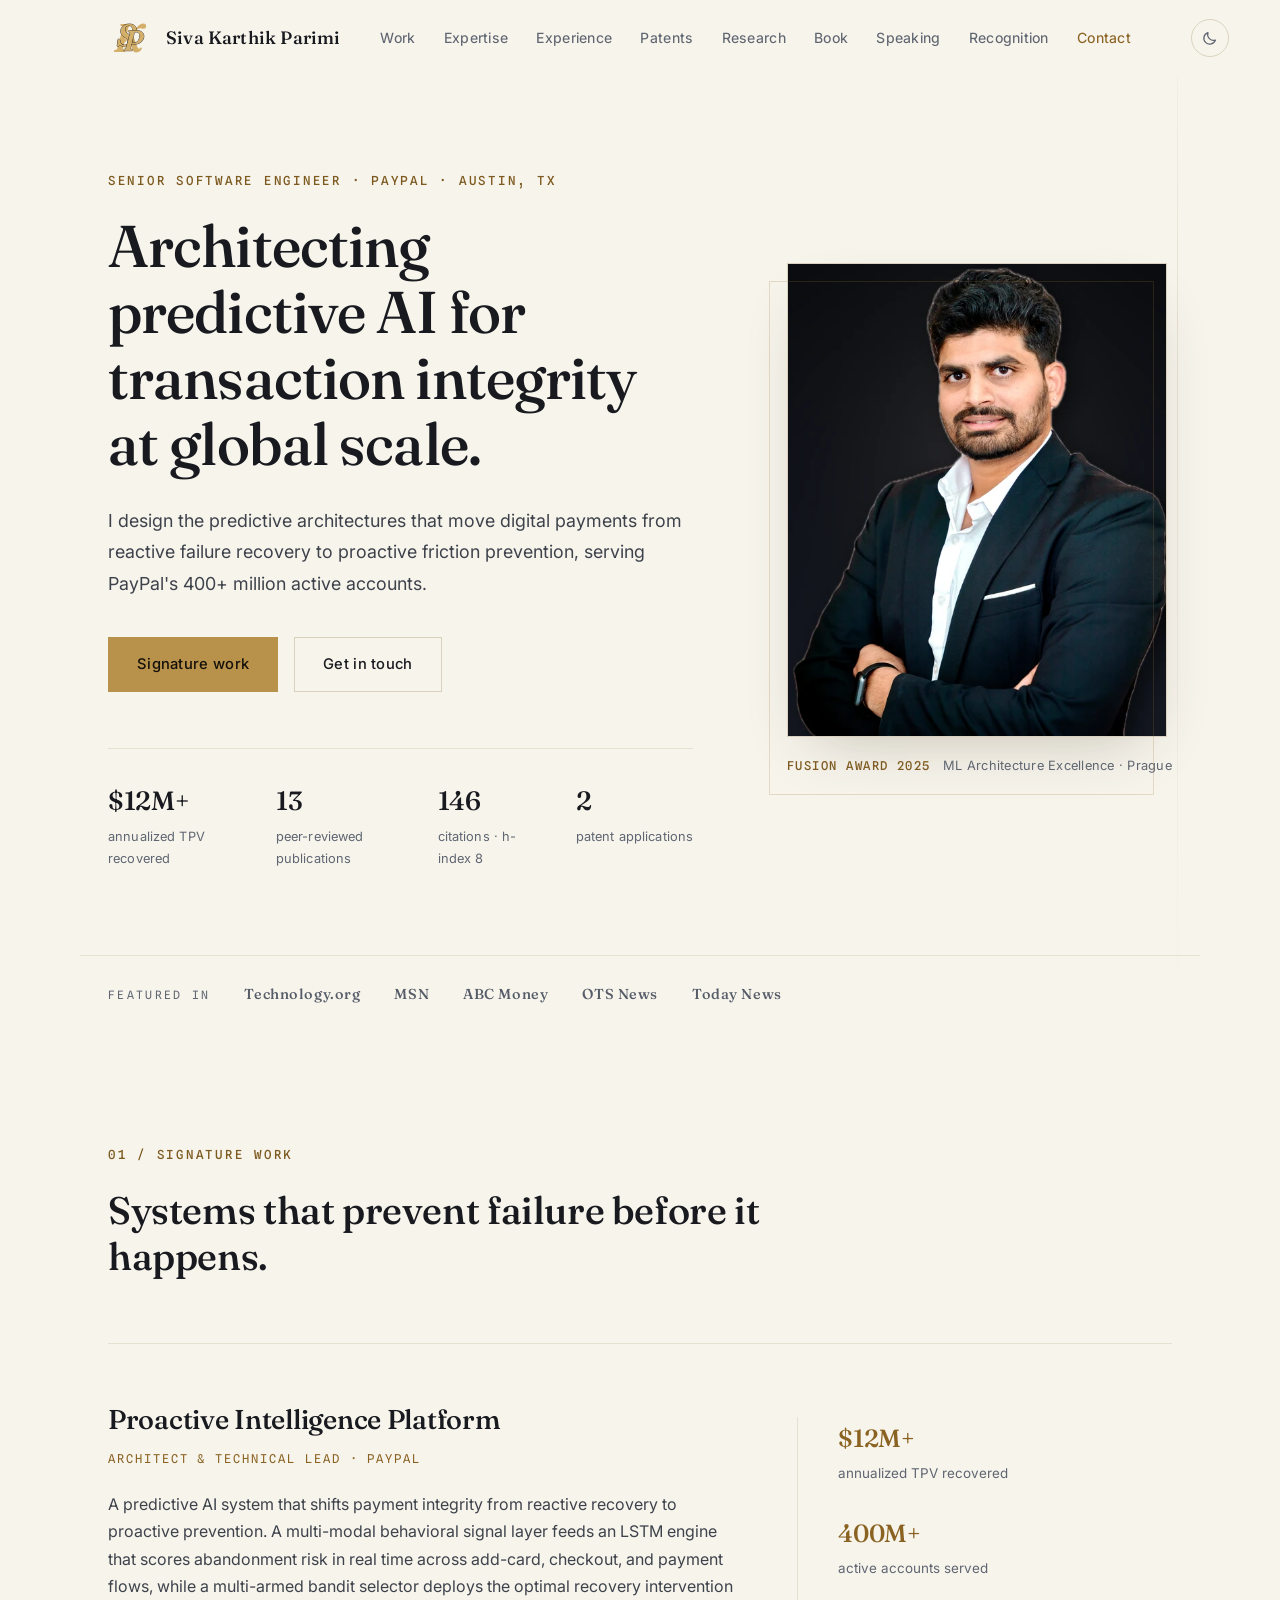
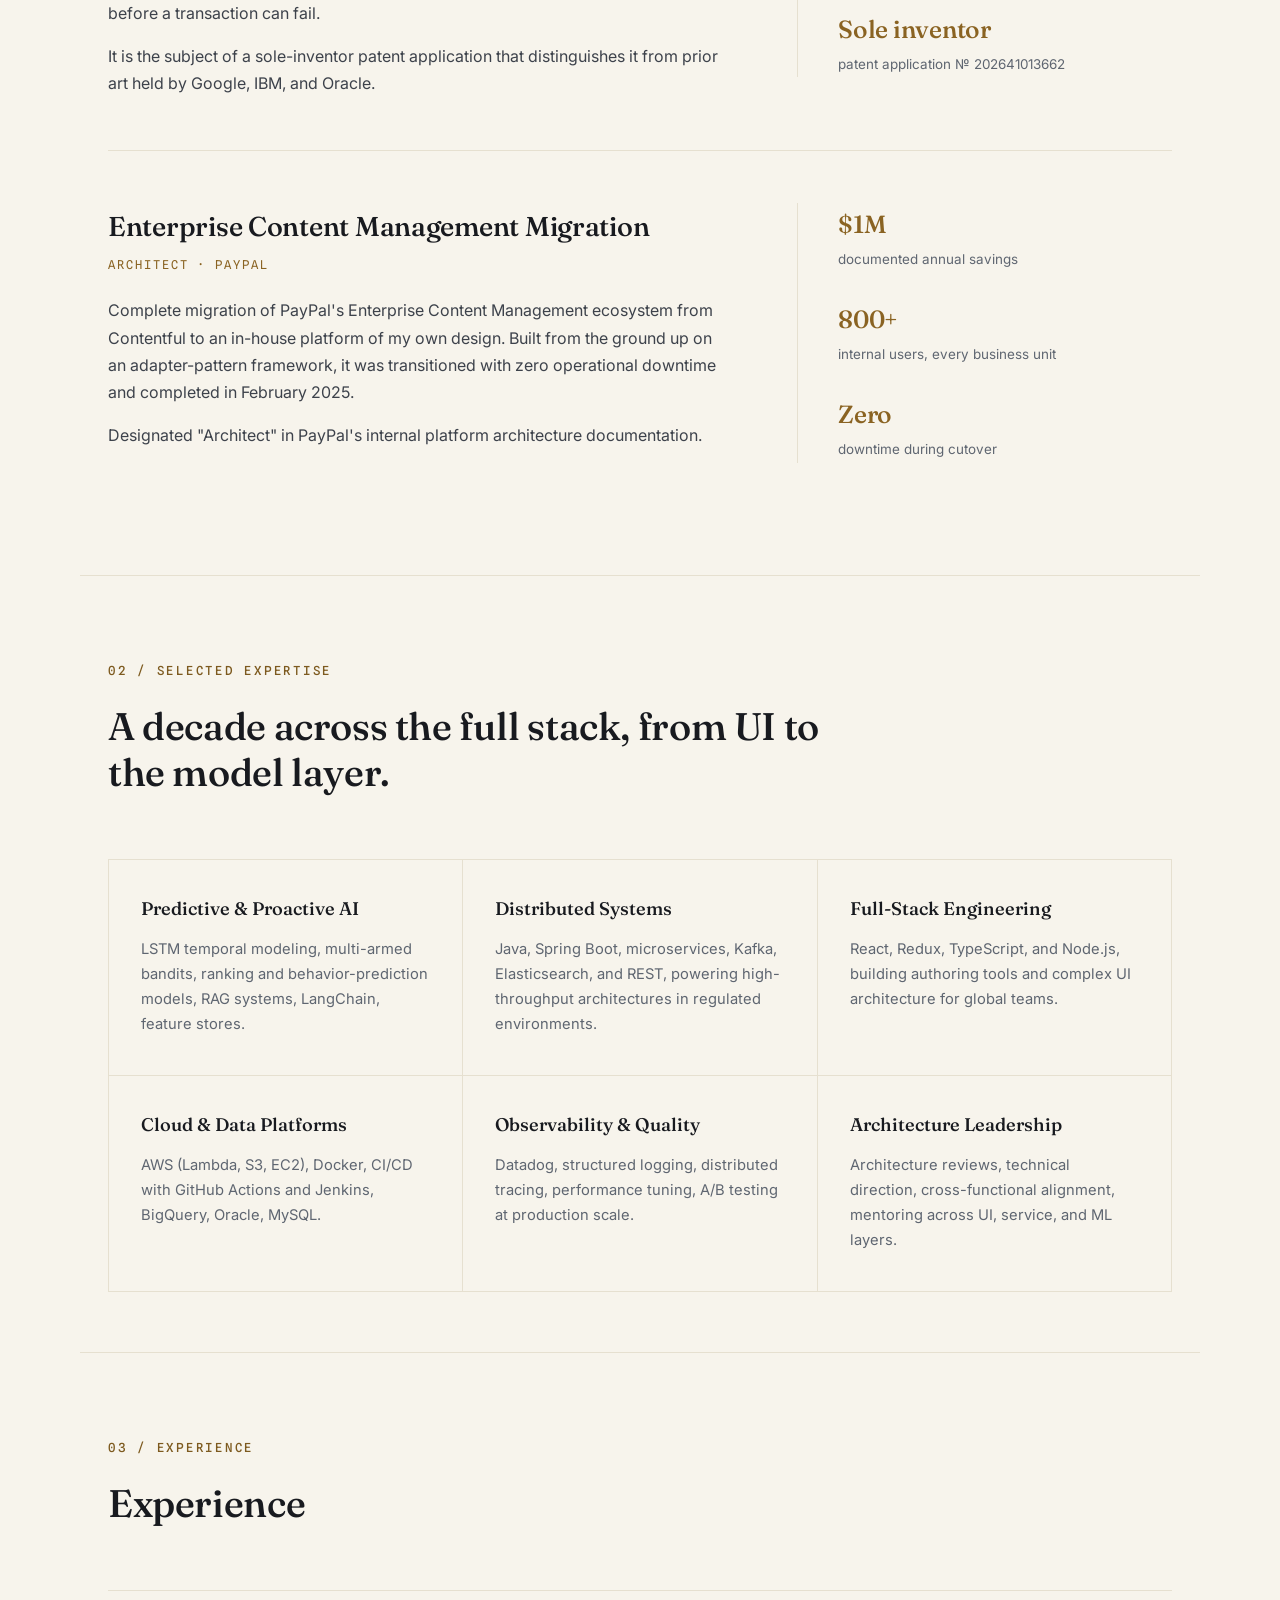
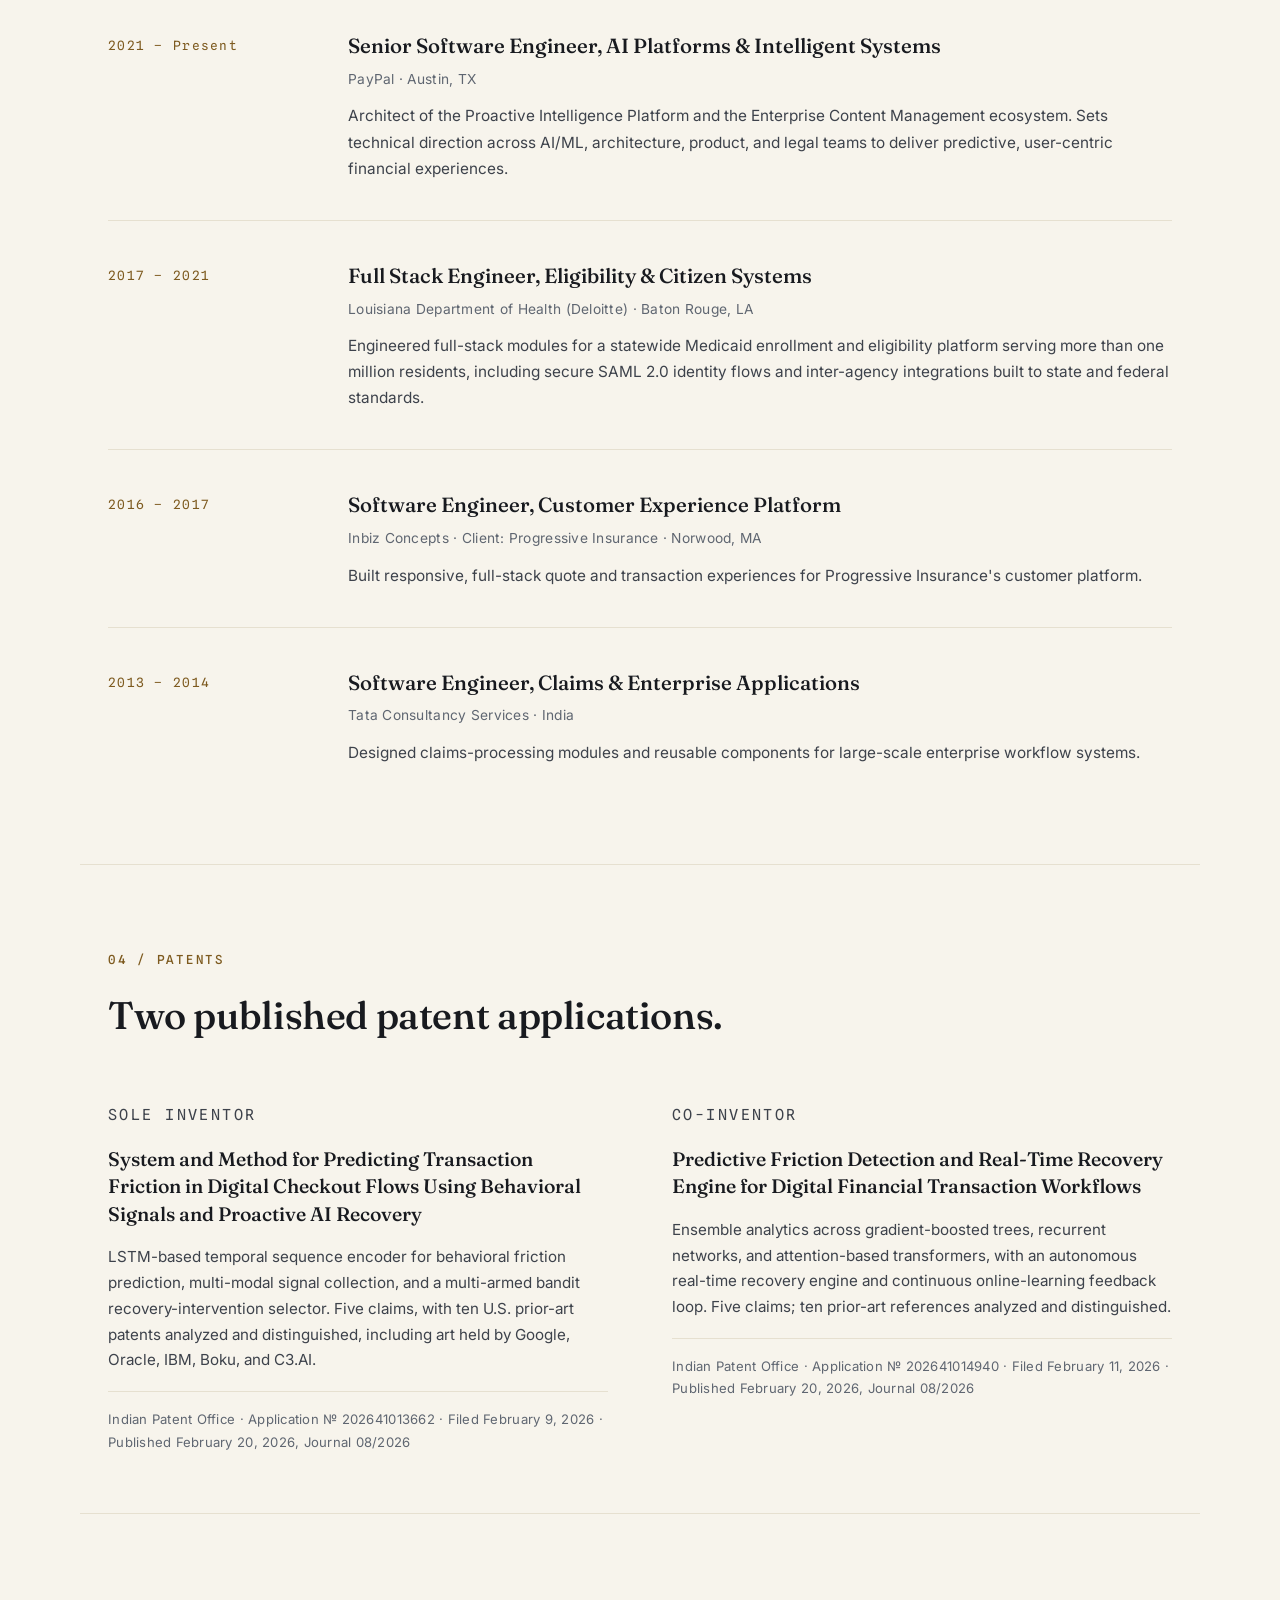
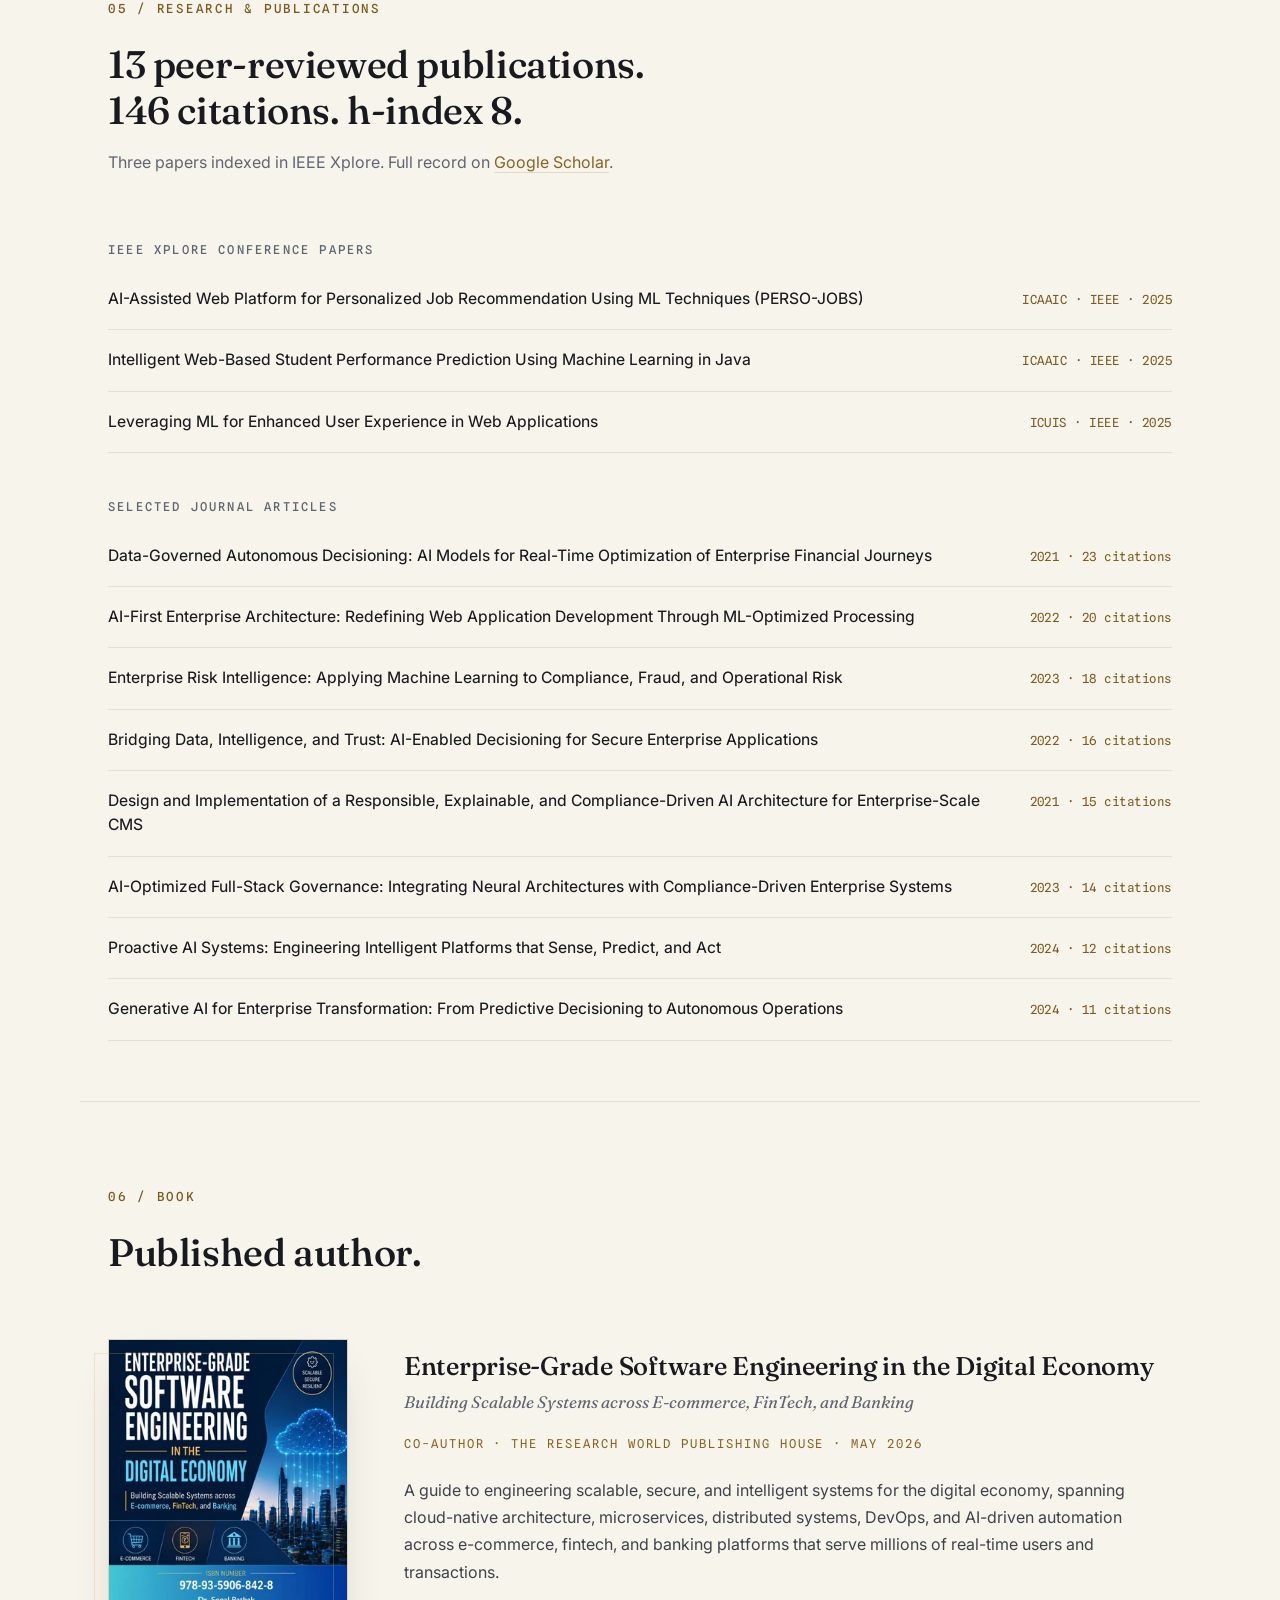
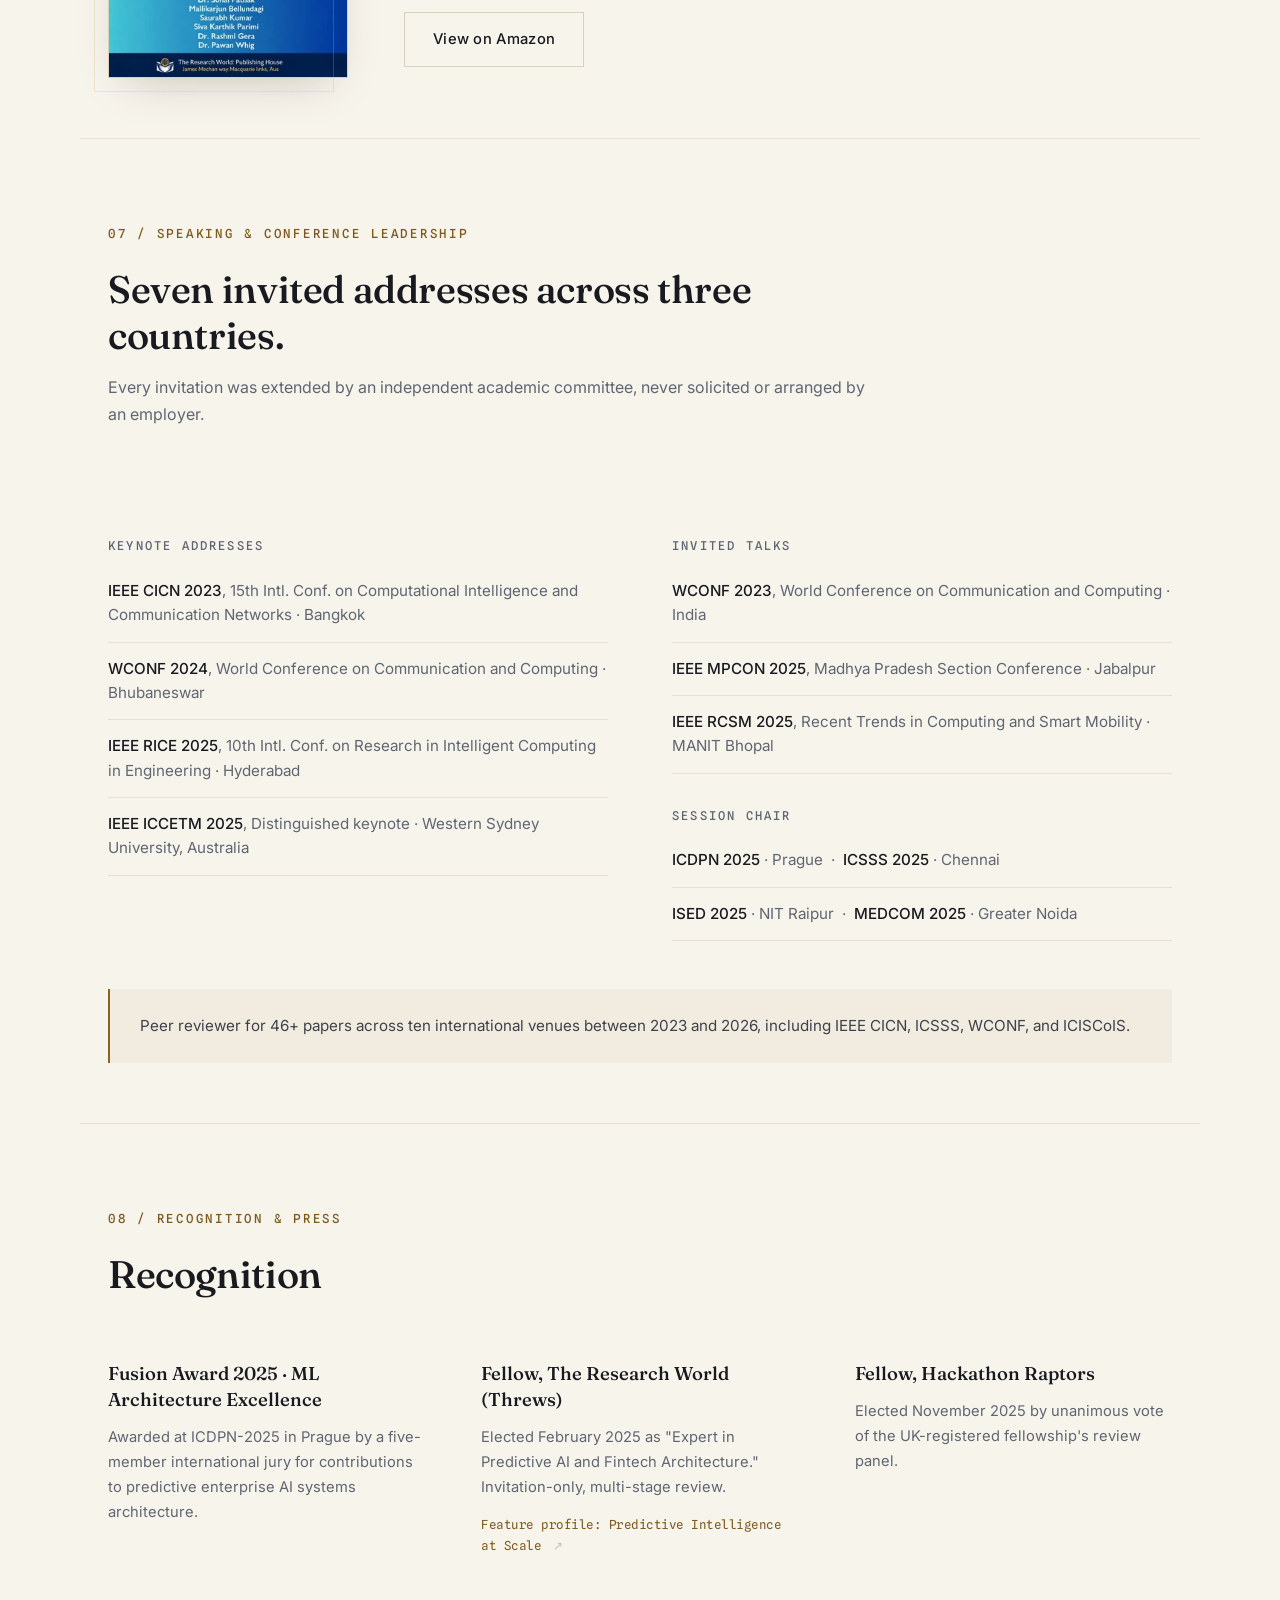
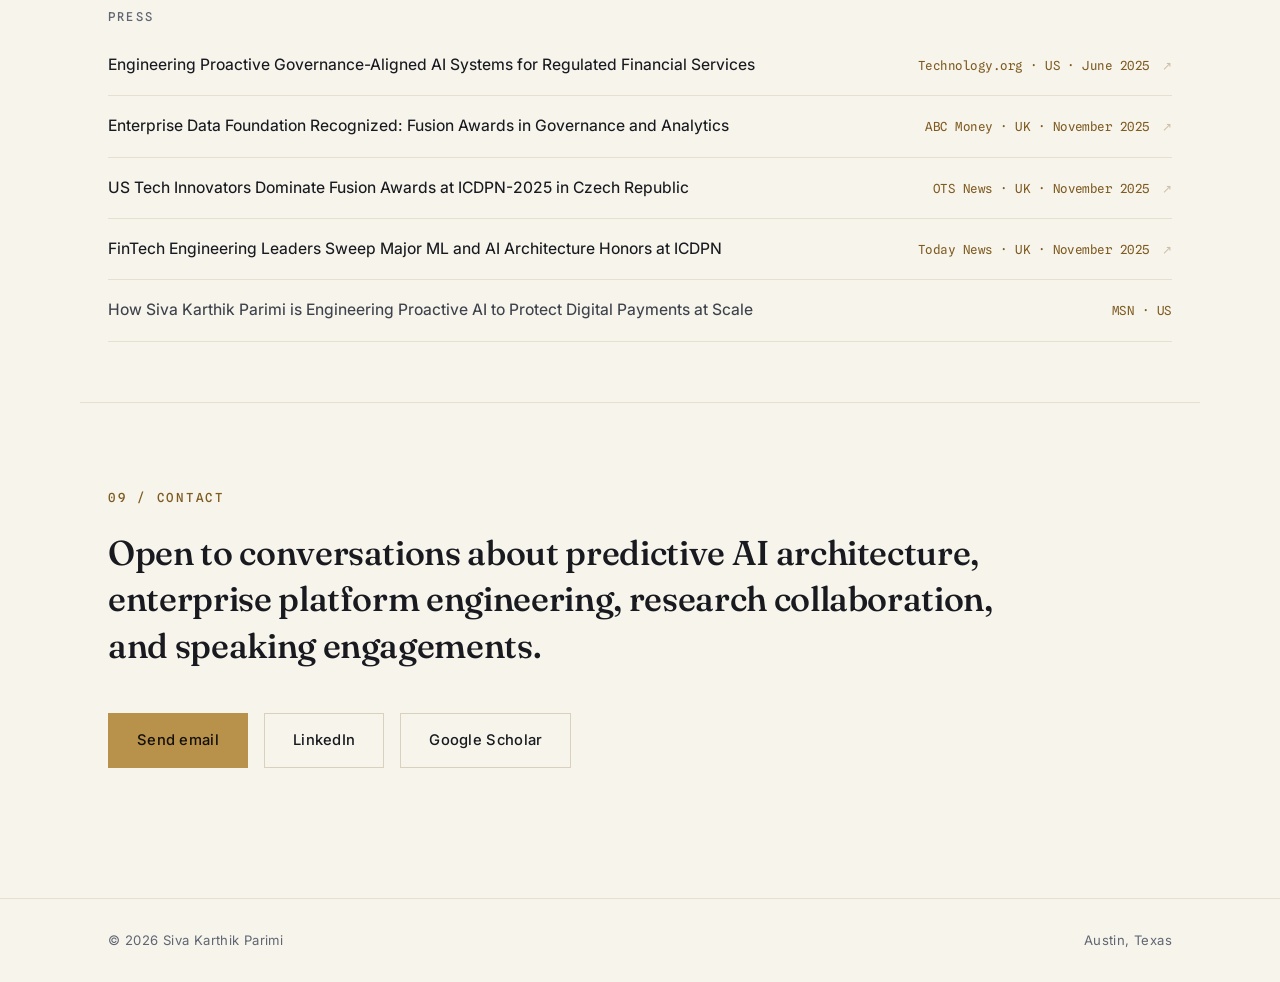
==== commit cac2f0a6: "Copy polish: remove all em-dashes, rewrite into cleaner sentences, enrich experience/book/work prose" ====
--- a/index.html
+++ b/index.html
@@ -5,7 +5,7 @@
   <meta name="viewport" content="width=device-width, initial-scale=1.0" />
 
   <!-- Primary SEO -->
-  <title>Siva Karthik Parimi — Senior Software Engineer &amp; AI Platforms Architect</title>
+  <title>Siva Karthik Parimi · Senior Software Engineer &amp; AI Platforms Architect</title>
   <meta name="description" content="Siva Karthik Parimi architects predictive AI for transaction integrity in global payments at PayPal. 13 peer-reviewed publications, 146 citations, 2 patent applications, Fusion Award 2025 for ML Architecture Excellence." />
   <meta name="author" content="Siva Karthik Parimi" />
   <meta name="keywords" content="Siva Karthik Parimi, AI architect, predictive AI, machine learning architecture, PayPal engineer, fintech AI, LSTM, proactive intelligence, enterprise AI, software engineer Austin" />
@@ -15,7 +15,7 @@
 
   <!-- Open Graph -->
   <meta property="og:type" content="profile" />
-  <meta property="og:title" content="Siva Karthik Parimi — Senior Software Engineer &amp; AI Platforms Architect" />
+  <meta property="og:title" content="Siva Karthik Parimi · Senior Software Engineer &amp; AI Platforms Architect" />
   <meta property="og:description" content="Architecting predictive AI for transaction integrity at global scale. 13 publications · 146 citations · 2 patents · Fusion Award 2025." />
   <meta property="og:url" content="https://sivakarthikparimi.com/" />
   <meta property="og:image" content="https://sivakarthikparimi.com/assets/img/og-image.jpg" />
@@ -28,7 +28,7 @@
 
   <!-- Twitter -->
   <meta name="twitter:card" content="summary_large_image" />
-  <meta name="twitter:title" content="Siva Karthik Parimi — Senior Software Engineer &amp; AI Platforms Architect" />
+  <meta name="twitter:title" content="Siva Karthik Parimi · Senior Software Engineer &amp; AI Platforms Architect" />
   <meta name="twitter:description" content="Architecting predictive AI for transaction integrity at global scale. 13 publications · 146 citations · 2 patents · Fusion Award 2025." />
   <meta name="twitter:image" content="https://sivakarthikparimi.com/assets/img/og-image.jpg" />
 
@@ -77,7 +77,7 @@
       "Full-Stack Engineering", "Digital Payments", "Fintech"
     ],
     "award": [
-      "Fusion Award 2025 — ML Architecture Excellence (ICDPN-2025, Prague)",
+      "Fusion Award 2025 · ML Architecture Excellence (ICDPN-2025, Prague)",
       "Threws Fellow Membership",
       "Hackathon Raptors Fellowship"
     ],
@@ -115,7 +115,7 @@
   <!-- NAV -->
   <header class="nav" id="nav">
     <div class="container nav__inner">
-      <a class="nav__brand" href="#top" aria-label="Siva Karthik Parimi — home">
+      <a class="nav__brand" href="#top" aria-label="Siva Karthik Parimi, home">
         <svg class="nav__logo" width="44" height="44" viewBox="0 0 100 100" role="img" aria-hidden="true"><path d="M33.9 74.2Q33.7 75.3 34.1 75.9Q34.5 76.5 35.5 76.8L37.7 77.4Q38.6 77.8 39.1 78.3Q39.6 78.8 39.6 79.7Q39.6 80.7 38.8 81.3Q38.0 81.9 36.5 81.9H15.9Q14.3 81.9 13.8 81.3Q13.2 80.8 13.2 79.9Q13.2 78.9 13.9 78.3Q14.5 77.8 15.4 77.5L18.0 76.9Q19.2 76.6 19.9 75.9Q20.6 75.1 21.1 73.7Q21.5 72.0 22.3 69.0Q23.2 66.1 24.2 62.2Q25.3 58.4 26.4 54.2Q27.5 49.9 28.6 45.6Q29.8 41.4 30.8 37.5Q31.8 33.7 32.5 30.6Q33.2 27.6 33.6 25.9Q33.9 24.7 33.5 24.0Q33.1 23.4 32.1 23.1L29.7 22.5Q28.8 22.2 28.3 21.7Q27.8 21.2 27.8 20.5Q27.8 19.4 28.8 18.8Q29.7 18.2 31.3 18.2H52.0Q53.3 18.2 53.8 18.7Q54.4 19.2 54.4 20.2Q54.4 21.1 53.8 21.6Q53.1 22.1 52.0 22.6L49.4 23.2Q48.4 23.5 47.7 24.1Q47.0 24.7 46.6 26.1Q46.0 27.9 45.1 31.1Q44.2 34.3 43.1 38.5Q42.0 42.6 40.8 47.1Q39.6 51.6 38.5 56.0Q37.3 60.3 36.4 64.1Q35.4 67.9 34.8 70.5Q34.1 73.2 33.9 74.2ZM45.4 49.5 55.4 40.6 66.4 69.4Q67.3 71.8 68.2 73.0Q69.1 74.3 70.6 74.3Q71.4 74.3 72.1 73.8Q72.8 73.3 73.5 72.4Q74.6 71.5 75.7 71.8Q76.3 72.0 76.7 72.7Q77.0 73.5 76.5 74.8Q75.4 77.3 73.6 79.2Q71.8 81.0 69.3 82.1Q66.9 83.1 64.2 83.1Q60.6 83.1 58.7 81.3Q56.7 79.6 55.4 75.8ZM34.7 63.6 33.4 59.5 67.2 24.3Q69.8 21.7 72.0 20.0Q74.1 18.4 76.1 17.6Q78.1 16.9 80.3 16.9Q83.5 16.9 85.3 18.7Q87.0 20.6 86.7 23.3Q86.5 26.2 84.6 27.7Q82.6 29.2 79.8 29.2Q77.9 29.2 76.4 28.6Q74.9 28.1 73.1 28.1Q71.3 28.1 69.3 29.1Q67.4 30.1 65.2 32.3Z" fill="#d4af6a"/><path d="M39.5 69.7Q36.4 69.7 34.4 69.1Q32.4 68.5 31.1 67.8Q29.8 67.0 29.1 66.4Q28.4 65.8 27.9 65.8Q27.5 65.8 26.9 66.4Q26.3 66.9 25.6 67.6Q24.9 68.3 24.2 68.9Q23.6 69.4 22.9 69.4Q21.9 69.4 21.4 68.9Q20.9 68.3 21.0 67.1L22.5 54.7Q22.6 53.4 23.1 52.8Q23.7 52.2 24.6 52.2Q25.5 52.2 26.0 52.7Q26.6 53.3 27.0 54.5L27.8 58.1Q28.5 62.0 31.1 64.0Q33.8 66.1 37.4 66.1Q39.7 66.1 41.4 65.3Q43.2 64.4 44.3 62.9Q45.3 61.4 45.6 59.4Q46.2 56.4 44.6 53.8Q43.0 51.1 38.3 48.2Q32.9 44.8 30.7 41.3Q28.4 37.8 29.0 33.0Q29.4 29.1 31.8 25.7Q34.1 22.4 38.3 20.3Q42.5 18.3 48.5 18.3Q53.7 18.3 57.1 19.9Q60.6 21.5 62.4 24.1Q64.2 26.7 64.0 29.6Q64.0 31.5 62.9 32.9Q61.9 34.2 60.1 34.2Q58.6 34.2 57.7 33.3Q56.7 32.5 56.1 30.6L55.4 27.9Q54.5 24.7 52.6 23.1Q50.7 21.6 47.9 21.6Q45.2 21.6 43.3 22.6Q41.3 23.7 40.1 25.4Q38.9 27.1 38.6 29.3Q38.2 32.6 39.9 35.3Q41.6 38.0 46.1 41.0Q50.4 43.9 52.7 46.4Q55.0 48.9 55.7 51.4Q56.5 54.0 56.1 57.0Q55.7 60.8 53.5 63.6Q51.3 66.5 47.7 68.1Q44.1 69.7 39.5 69.7Z" fill="#d4af6a" stroke="#0a0c10" stroke-width="1.7" paint-order="stroke" stroke-linejoin="round"/><path d="M81.1 49.1Q80.5 52.5 78.7 55.3Q76.9 58.0 74.2 59.9Q71.6 61.9 68.2 62.8Q64.9 63.8 61.0 63.8Q57.6 63.8 55.3 63.3Q53.0 62.7 50.7 61.6L52.0 58.7Q53.7 59.8 55.5 60.3Q57.3 60.8 59.3 60.8Q62.6 60.8 65.1 59.4Q67.6 58.1 69.3 55.3Q71.1 52.5 71.7 48.4Q72.4 44.2 71.6 41.5Q70.7 38.9 68.8 37.5Q66.8 36.2 64.0 36.2Q62.1 36.2 61.0 37.1Q59.9 38.0 59.4 39.9Q59.3 40.3 58.8 42.1Q58.4 43.8 57.7 46.5Q57.0 49.1 56.2 52.2Q55.4 55.4 54.6 58.6Q53.8 61.8 53.1 64.7Q52.3 67.6 51.8 69.7Q51.2 71.9 50.9 72.8Q50.6 74.1 50.9 74.7Q51.1 75.2 51.8 75.4L54.4 75.8Q55.1 76.0 55.4 76.3Q55.7 76.7 55.7 77.2Q55.7 77.9 55.1 78.4Q54.6 78.9 53.5 78.9H37.4Q36.3 78.9 35.9 78.5Q35.5 78.1 35.5 77.5Q35.5 76.8 36.0 76.4Q36.5 75.9 37.2 75.7L38.8 75.4Q39.8 75.2 40.3 74.7Q40.7 74.2 41.1 73.1Q41.4 72.2 42.0 70.0Q42.6 67.8 43.4 64.9Q44.2 62.0 45.1 58.7Q45.9 55.4 46.8 52.2Q47.6 48.9 48.3 46.1Q49.0 43.3 49.5 41.3Q50.0 39.3 50.2 38.6Q50.3 37.7 50.1 37.3Q49.8 36.8 49.1 36.6L47.3 36.2Q46.7 36.0 46.4 35.6Q46.1 35.3 46.1 34.8Q46.1 34.0 46.6 33.5Q47.2 33.1 48.3 33.1H65.6Q69.7 33.1 72.9 34.2Q76.0 35.4 78.1 37.5Q80.2 39.6 81.0 42.6Q81.8 45.5 81.1 49.1Z" fill="#d4af6a" stroke="#0a0c10" stroke-width="1.7" paint-order="stroke" stroke-linejoin="round"/></svg>
         <span>Siva Karthik Parimi</span>
       </a>
@@ -153,8 +153,8 @@
           <p class="kicker">Senior Software Engineer · PayPal · Austin, TX</p>
           <h1 class="hero__title">Architecting predictive&nbsp;AI for transaction integrity at global scale.</h1>
           <p class="hero__lead">
-            I design the systems that move digital payments from reactive failure-recovery to
-            proactive friction-prevention — predictive architectures serving PayPal's
+            I design the predictive architectures that move digital payments from reactive
+            failure recovery to proactive friction prevention, serving PayPal's
             400+&nbsp;million active accounts.
           </p>
           <div class="hero__actions">
@@ -205,17 +205,17 @@
         <article class="feature reveal">
           <div class="feature__main">
             <h3>Proactive Intelligence Platform</h3>
-            <p class="feature__role">Architect &amp; technical lead — PayPal</p>
+            <p class="feature__role">Architect &amp; Technical Lead · PayPal</p>
             <p>
-              Predictive AI system that shifts payment integrity from reactive failure-recovery to
-              proactive friction-prevention. A multi-modal behavioral signal layer feeds an
-              LSTM friction-prediction engine that scores abandonment risk in real time across
-              add-card, checkout, and payment flows; a multi-armed bandit selector deploys the
-              optimal recovery intervention before the transaction fails.
+              A predictive AI system that shifts payment integrity from reactive recovery to
+              proactive prevention. A multi-modal behavioral signal layer feeds an LSTM engine
+              that scores abandonment risk in real time across add-card, checkout, and payment
+              flows, while a multi-armed bandit selector deploys the optimal recovery
+              intervention before a transaction can fail.
             </p>
             <p>
-              The architecture is the subject of a sole-inventor patent application distinguishing
-              it from prior art held by Google, IBM, and Oracle.
+              It is the subject of a sole-inventor patent application that distinguishes it
+              from prior art held by Google, IBM, and Oracle.
             </p>
           </div>
           <aside class="feature__facts">
@@ -228,12 +228,12 @@
         <article class="feature reveal">
           <div class="feature__main">
             <h3>Enterprise Content Management Migration</h3>
-            <p class="feature__role">Architect — PayPal</p>
+            <p class="feature__role">Architect · PayPal</p>
             <p>
               Complete migration of PayPal's Enterprise Content Management ecosystem from
-              Contentful to an in-house platform of my own architecture — an adapter-pattern
-              framework built from the ground up and transitioned with zero operational downtime.
-              Completed February 2025.
+              Contentful to an in-house platform of my own design. Built from the ground up on
+              an adapter-pattern framework, it was transitioned with zero operational downtime
+              and completed in February 2025.
             </p>
             <p>
               Designated "Architect" in PayPal's internal platform architecture documentation.
@@ -253,7 +253,7 @@
       <div class="container">
         <header class="section__head reveal">
           <p class="kicker">02 / Selected Expertise</p>
-          <h2 class="section__title">A decade across the full stack — UI to model layer.</h2>
+          <h2 class="section__title">A decade across the full stack, from UI to the model layer.</h2>
         </header>
         <dl class="expertise reveal">
           <div>
@@ -262,11 +262,11 @@
           </div>
           <div>
             <dt>Distributed Systems</dt>
-            <dd>Java, Spring Boot, microservices, Kafka, Elasticsearch, REST — high-throughput architectures in regulated environments.</dd>
+            <dd>Java, Spring Boot, microservices, Kafka, Elasticsearch, and REST, powering high-throughput architectures in regulated environments.</dd>
           </div>
           <div>
             <dt>Full-Stack Engineering</dt>
-            <dd>React, Redux, TypeScript, Node.js — authoring tools and complex UI architecture for global teams.</dd>
+            <dd>React, Redux, TypeScript, and Node.js, building authoring tools and complex UI architecture for global teams.</dd>
           </div>
           <div>
             <dt>Cloud &amp; Data Platforms</dt>
@@ -293,35 +293,35 @@
         </header>
         <ol class="xp reveal">
           <li>
-            <div class="xp__when">2021 — Present</div>
+            <div class="xp__when">2021 – Present</div>
             <div class="xp__what">
               <h3>Senior Software Engineer, AI Platforms &amp; Intelligent Systems</h3>
               <p class="xp__org">PayPal · Austin, TX</p>
-              <p>Architect of the Proactive Intelligence Platform and the ECM ecosystem. Defines technical direction with AI/ML, architecture, product, and legal teams for predictive, user-centric financial experiences.</p>
+              <p>Architect of the Proactive Intelligence Platform and the Enterprise Content Management ecosystem. Sets technical direction across AI/ML, architecture, product, and legal teams to deliver predictive, user-centric financial experiences.</p>
             </div>
           </li>
           <li>
-            <div class="xp__when">2017 — 2021</div>
+            <div class="xp__when">2017 – 2021</div>
             <div class="xp__what">
               <h3>Full Stack Engineer, Eligibility &amp; Citizen Systems</h3>
               <p class="xp__org">Louisiana Department of Health (Deloitte) · Baton Rouge, LA</p>
-              <p>Statewide Medicaid enrollment and eligibility platform serving more than one million residents — secure SAML&nbsp;2.0 identity flows and inter-agency integrations to state and federal standards.</p>
+              <p>Engineered full-stack modules for a statewide Medicaid enrollment and eligibility platform serving more than one million residents, including secure SAML&nbsp;2.0 identity flows and inter-agency integrations built to state and federal standards.</p>
             </div>
           </li>
           <li>
-            <div class="xp__when">2016 — 2017</div>
+            <div class="xp__when">2016 – 2017</div>
             <div class="xp__what">
               <h3>Software Engineer, Customer Experience Platform</h3>
               <p class="xp__org">Inbiz Concepts · Client: Progressive Insurance · Norwood, MA</p>
-              <p>Responsive insurance quote and transaction experiences across the full stack.</p>
+              <p>Built responsive, full-stack quote and transaction experiences for Progressive Insurance's customer platform.</p>
             </div>
           </li>
           <li>
-            <div class="xp__when">2013 — 2014</div>
+            <div class="xp__when">2013 – 2014</div>
             <div class="xp__what">
               <h3>Software Engineer, Claims &amp; Enterprise Applications</h3>
               <p class="xp__org">Tata Consultancy Services · India</p>
-              <p>Claims-processing modules and scalable components for enterprise workflow systems.</p>
+              <p>Designed claims-processing modules and reusable components for large-scale enterprise workflow systems.</p>
             </div>
           </li>
         </ol>
@@ -339,7 +339,7 @@
           <article class="patent">
             <p class="patent__role patent__role--sole">Sole inventor</p>
             <h3>System and Method for Predicting Transaction Friction in Digital Checkout Flows Using Behavioral Signals and Proactive AI Recovery</h3>
-            <p>LSTM-based temporal sequence encoder for behavioral friction prediction, multi-modal signal collection, and a multi-armed bandit recovery-intervention selector. Five claims; ten U.S. prior-art patents analyzed and distinguished — including art held by Google, Oracle, IBM, Boku, and C3.AI.</p>
+            <p>LSTM-based temporal sequence encoder for behavioral friction prediction, multi-modal signal collection, and a multi-armed bandit recovery-intervention selector. Five claims, with ten U.S. prior-art patents analyzed and distinguished, including art held by Google, Oracle, IBM, Boku, and C3.AI.</p>
             <p class="patent__cite">Indian Patent Office · Application №&nbsp;202641013662 · Filed February&nbsp;9, 2026 · Published February&nbsp;20, 2026, Journal&nbsp;08/2026</p>
           </article>
           <article class="patent">
@@ -361,7 +361,7 @@
           <p class="section__sub">Three papers indexed in IEEE&nbsp;Xplore. Full record on <a href="https://scholar.google.com/citations?user=XLJHBDgAAAAJ" target="_blank" rel="noopener">Google&nbsp;Scholar</a>.</p>
         </header>
 
-        <h3 class="rgroup reveal">IEEE Xplore — conference papers</h3>
+        <h3 class="rgroup reveal">IEEE Xplore conference papers</h3>
         <ol class="pubs reveal">
           <li><span class="pubs__t">AI-Assisted Web Platform for Personalized Job Recommendation Using ML Techniques (PERSO-JOBS)</span><span class="pubs__m">ICAAIC · IEEE · 2025</span></li>
           <li><span class="pubs__t">Intelligent Web-Based Student Performance Prediction Using Machine Learning in Java</span><span class="pubs__m">ICAAIC · IEEE · 2025</span></li>
@@ -400,12 +400,12 @@
           <div class="book__body">
             <h3>Enterprise-Grade Software Engineering in the Digital Economy</h3>
             <p class="book__sub">Building Scalable Systems across E-commerce, FinTech, and Banking</p>
-            <p class="feature__role">Co-author &mdash; The Research World Publishing House &middot; May 2026</p>
+            <p class="feature__role">Co-author &middot; The Research World Publishing House &middot; May 2026</p>
             <p>
-              How scalable, secure, and intelligent systems are engineered for the digital economy &mdash;
-              cloud-native architecture, microservices, distributed systems, DevOps, and AI-driven
-              automation across e-commerce, fintech, and banking platforms serving millions of
-              real-time users and transactions.
+              A guide to engineering scalable, secure, and intelligent systems for the digital
+              economy, spanning cloud-native architecture, microservices, distributed systems,
+              DevOps, and AI-driven automation across e-commerce, fintech, and banking platforms
+              that serve millions of real-time users and transactions.
             </p>
             <div class="book__actions">
               <a class="btn btn--line" href="https://www.amazon.com/dp/B0GX32PMPD" target="_blank" rel="noopener">View on Amazon</a>
@@ -421,24 +421,24 @@
         <header class="section__head reveal">
           <p class="kicker">07 / Speaking &amp; Conference Leadership</p>
           <h2 class="section__title">Seven invited addresses across three countries.</h2>
-          <p class="section__sub">Every invitation extended by an independent academic committee — none solicited or arranged by an employer.</p>
+          <p class="section__sub">Every invitation was extended by an independent academic committee, never solicited or arranged by an employer.</p>
         </header>
         <div class="cols reveal">
           <div class="col">
             <h3 class="rgroup">Keynote addresses</h3>
             <ul class="rlist">
-              <li><strong>IEEE CICN 2023</strong> — 15th Intl. Conf. on Computational Intelligence and Communication Networks · Bangkok</li>
-              <li><strong>WCONF 2024</strong> — World Conference on Communication and Computing · Bhubaneswar</li>
-              <li><strong>IEEE RICE 2025</strong> — 10th Intl. Conf. on Research in Intelligent Computing in Engineering · Hyderabad</li>
-              <li><strong>IEEE ICCETM 2025</strong> — Distinguished keynote · Western Sydney University, Australia</li>
+              <li><strong>IEEE CICN 2023</strong>, 15th Intl. Conf. on Computational Intelligence and Communication Networks · Bangkok</li>
+              <li><strong>WCONF 2024</strong>, World Conference on Communication and Computing · Bhubaneswar</li>
+              <li><strong>IEEE RICE 2025</strong>, 10th Intl. Conf. on Research in Intelligent Computing in Engineering · Hyderabad</li>
+              <li><strong>IEEE ICCETM 2025</strong>, Distinguished keynote · Western Sydney University, Australia</li>
             </ul>
           </div>
           <div class="col">
             <h3 class="rgroup">Invited talks</h3>
             <ul class="rlist">
-              <li><strong>WCONF 2023</strong> — World Conference on Communication and Computing · India</li>
-              <li><strong>IEEE MPCON 2025</strong> — Madhya Pradesh Section Conference · Jabalpur</li>
-              <li><strong>IEEE RCSM 2025</strong> — Recent Trends in Computing and Smart Mobility · MANIT Bhopal</li>
+              <li><strong>WCONF 2023</strong>, World Conference on Communication and Computing · India</li>
+              <li><strong>IEEE MPCON 2025</strong>, Madhya Pradesh Section Conference · Jabalpur</li>
+              <li><strong>IEEE RCSM 2025</strong>, Recent Trends in Computing and Smart Mobility · MANIT Bhopal</li>
             </ul>
             <h3 class="rgroup" style="margin-top:2rem">Session chair</h3>
             <ul class="rlist">
@@ -447,7 +447,7 @@
             </ul>
           </div>
         </div>
-        <p class="note reveal">Peer reviewer for 46+ papers across ten international venues, 2023–2026 — IEEE CICN, ICSSS, WCONF, ICISCoIS, and others.</p>
+        <p class="note reveal">Peer reviewer for 46+ papers across ten international venues between 2023 and 2026, including IEEE CICN, ICSSS, WCONF, and ICISCoIS.</p>
       </div>
     </section>
 
@@ -460,16 +460,16 @@
         </header>
         <div class="honors reveal">
           <article class="honor">
-            <h3>Fusion Award 2025 — ML Architecture Excellence</h3>
-            <p>Awarded at ICDPN-2025, Prague, by a five-member international jury, for contributions to predictive enterprise AI systems architecture.</p>
+            <h3>Fusion Award 2025 · ML Architecture Excellence</h3>
+            <p>Awarded at ICDPN-2025 in Prague by a five-member international jury for contributions to predictive enterprise AI systems architecture.</p>
           </article>
           <article class="honor">
-            <h3>Fellow — The Research World (Threws)</h3>
+            <h3>Fellow, The Research World (Threws)</h3>
             <p>Elected February 2025 as "Expert in Predictive AI and Fintech Architecture." Invitation-only, multi-stage review.</p>
             <a class="honor__link" href="https://threws.com/predictive-intelligence-at-scale-how-siva-karthik-parimi-is-advancing-trustworthy-ai-in-global-financial-technology/" target="_blank" rel="noopener">Feature profile: Predictive Intelligence at Scale <span class="press__arrow">&#8599;</span></a>
           </article>
           <article class="honor">
-            <h3>Fellow — Hackathon Raptors</h3>
+            <h3>Fellow, Hackathon Raptors</h3>
             <p>Elected November 2025 by unanimous vote of the UK-registered fellowship's review panel.</p>
           </article>
         </div>
